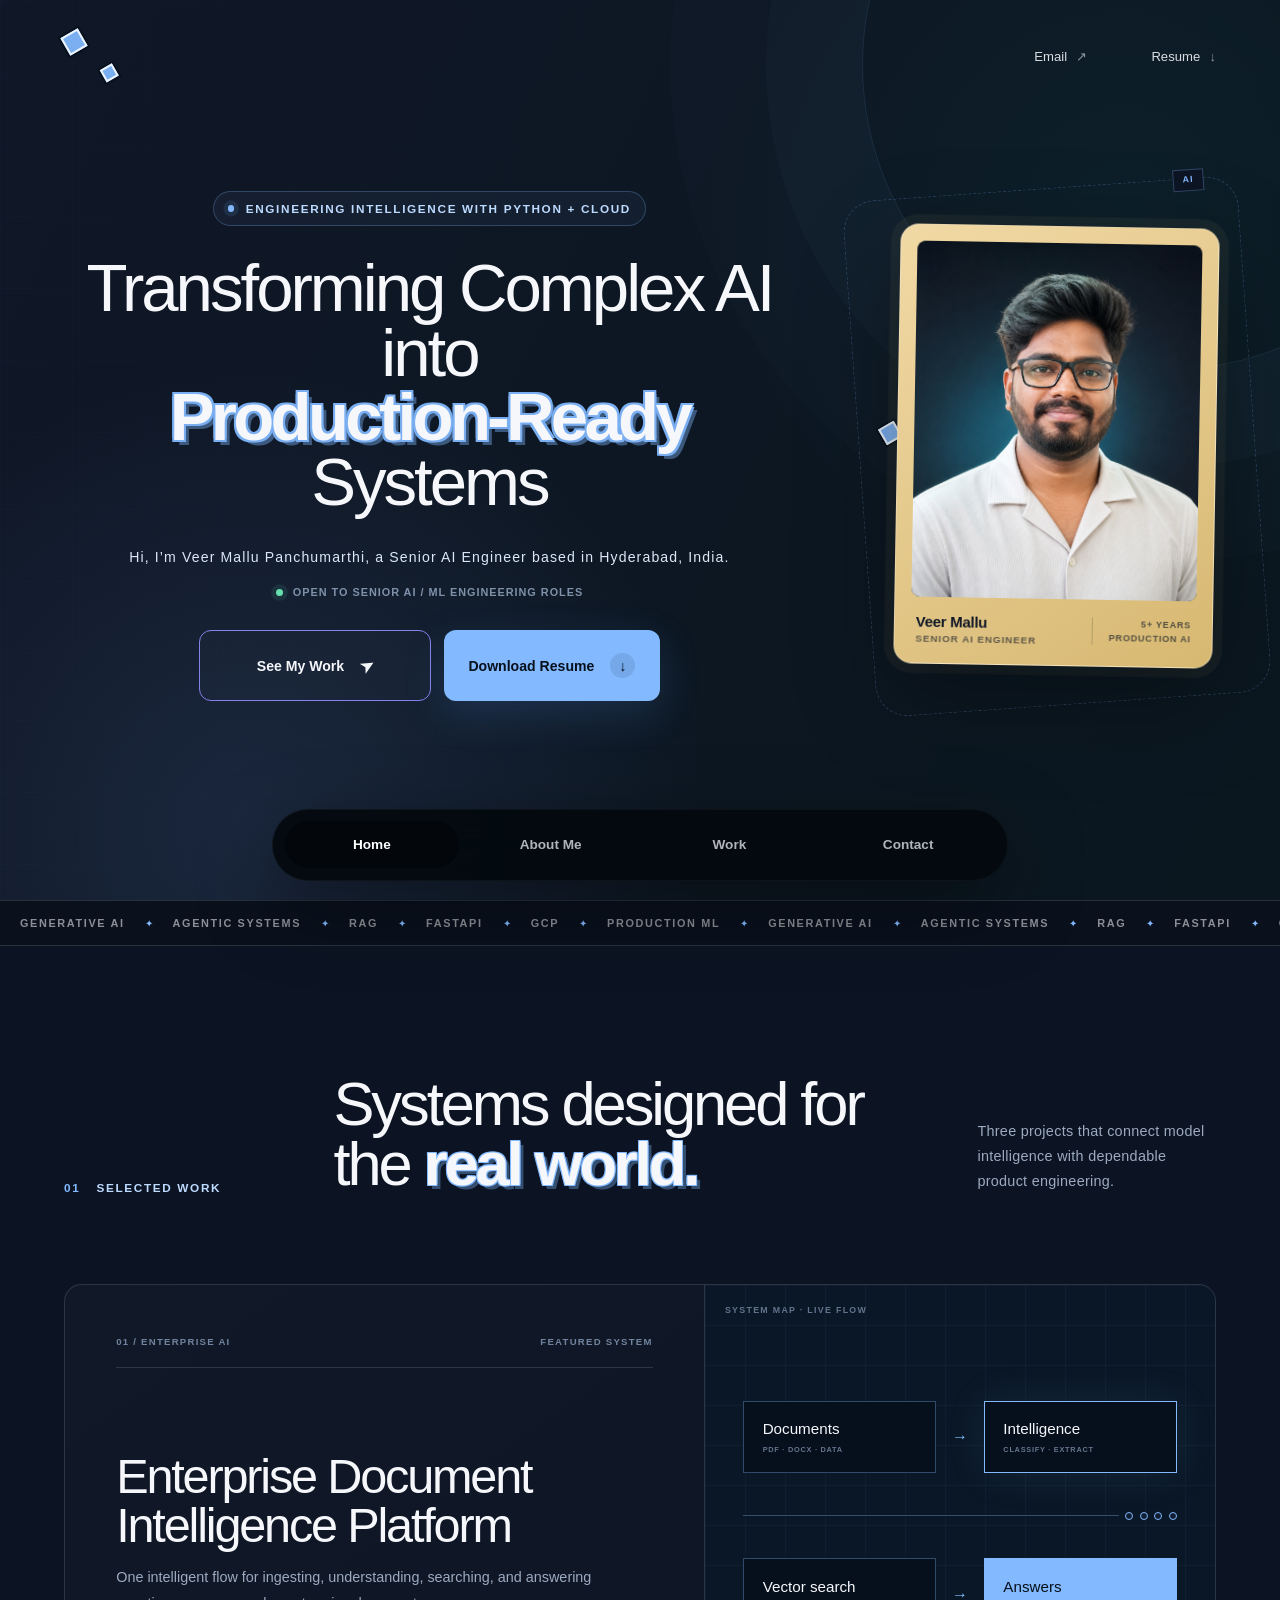
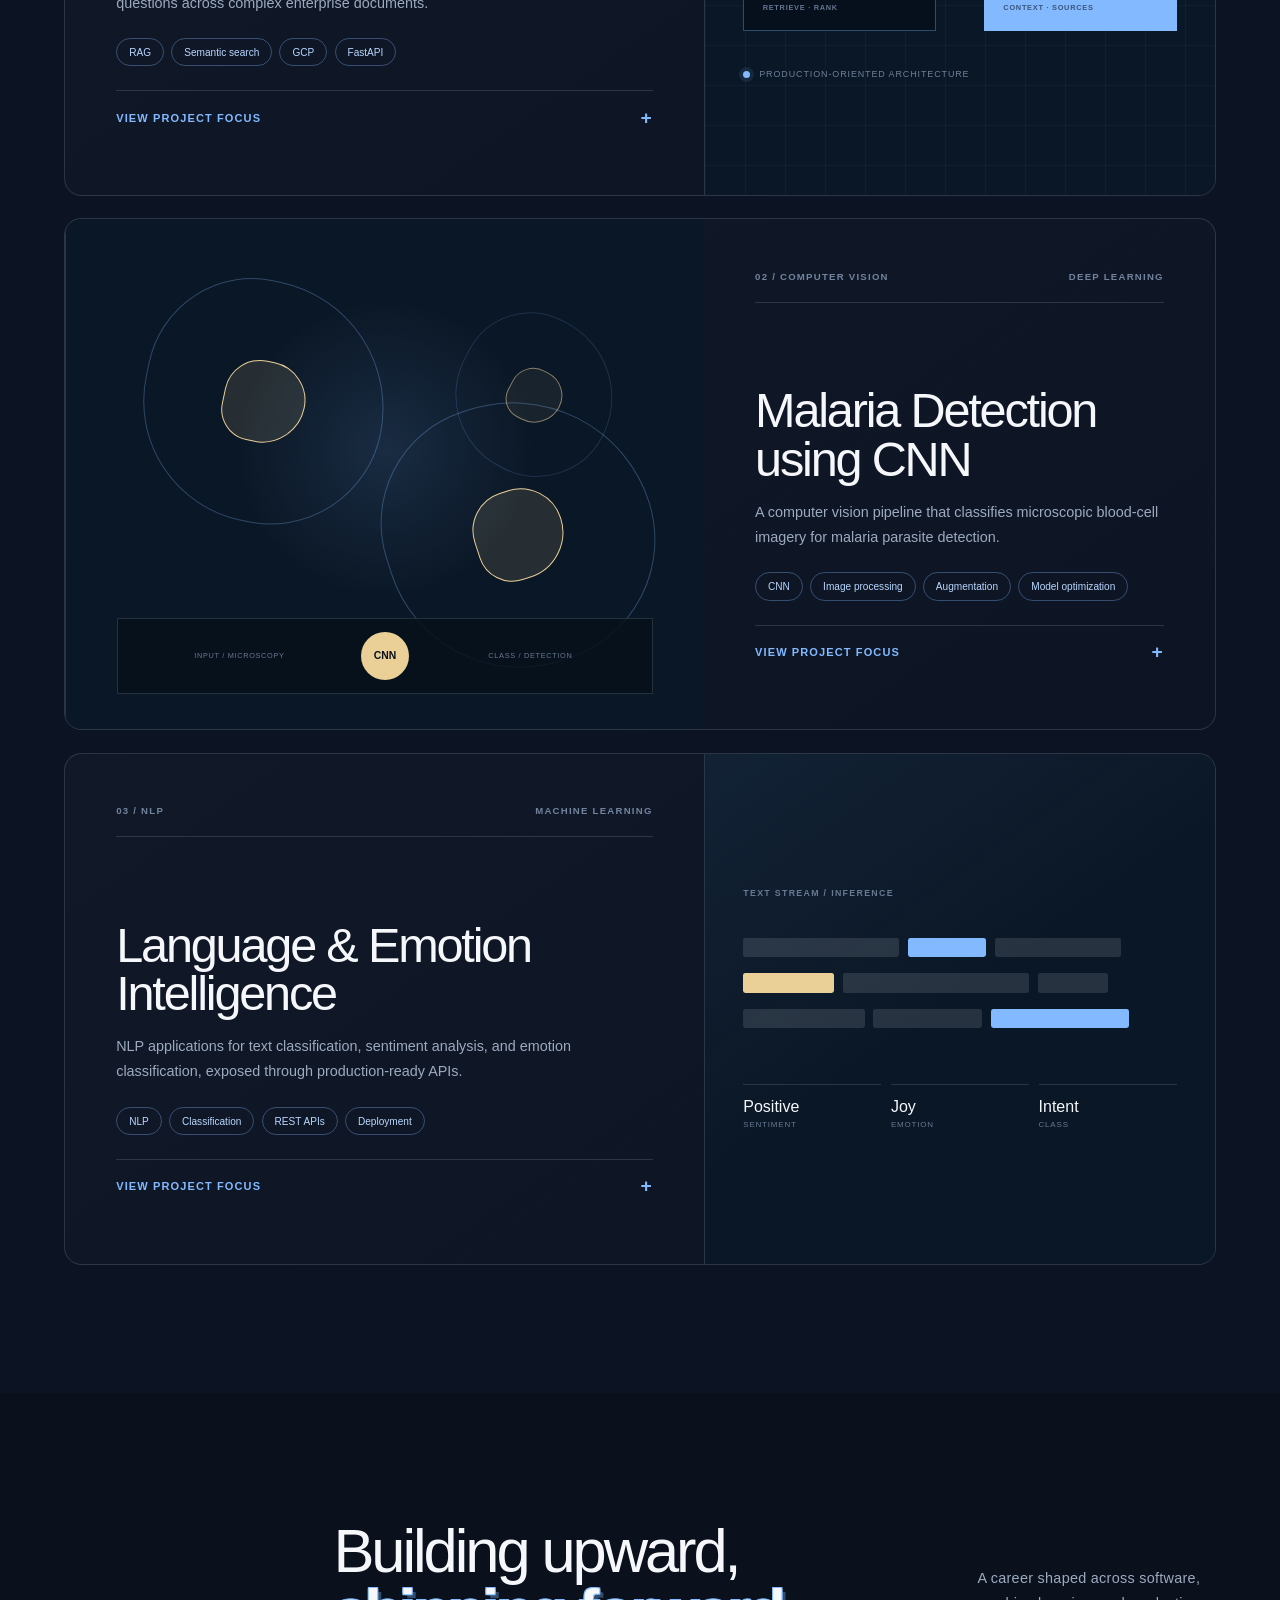
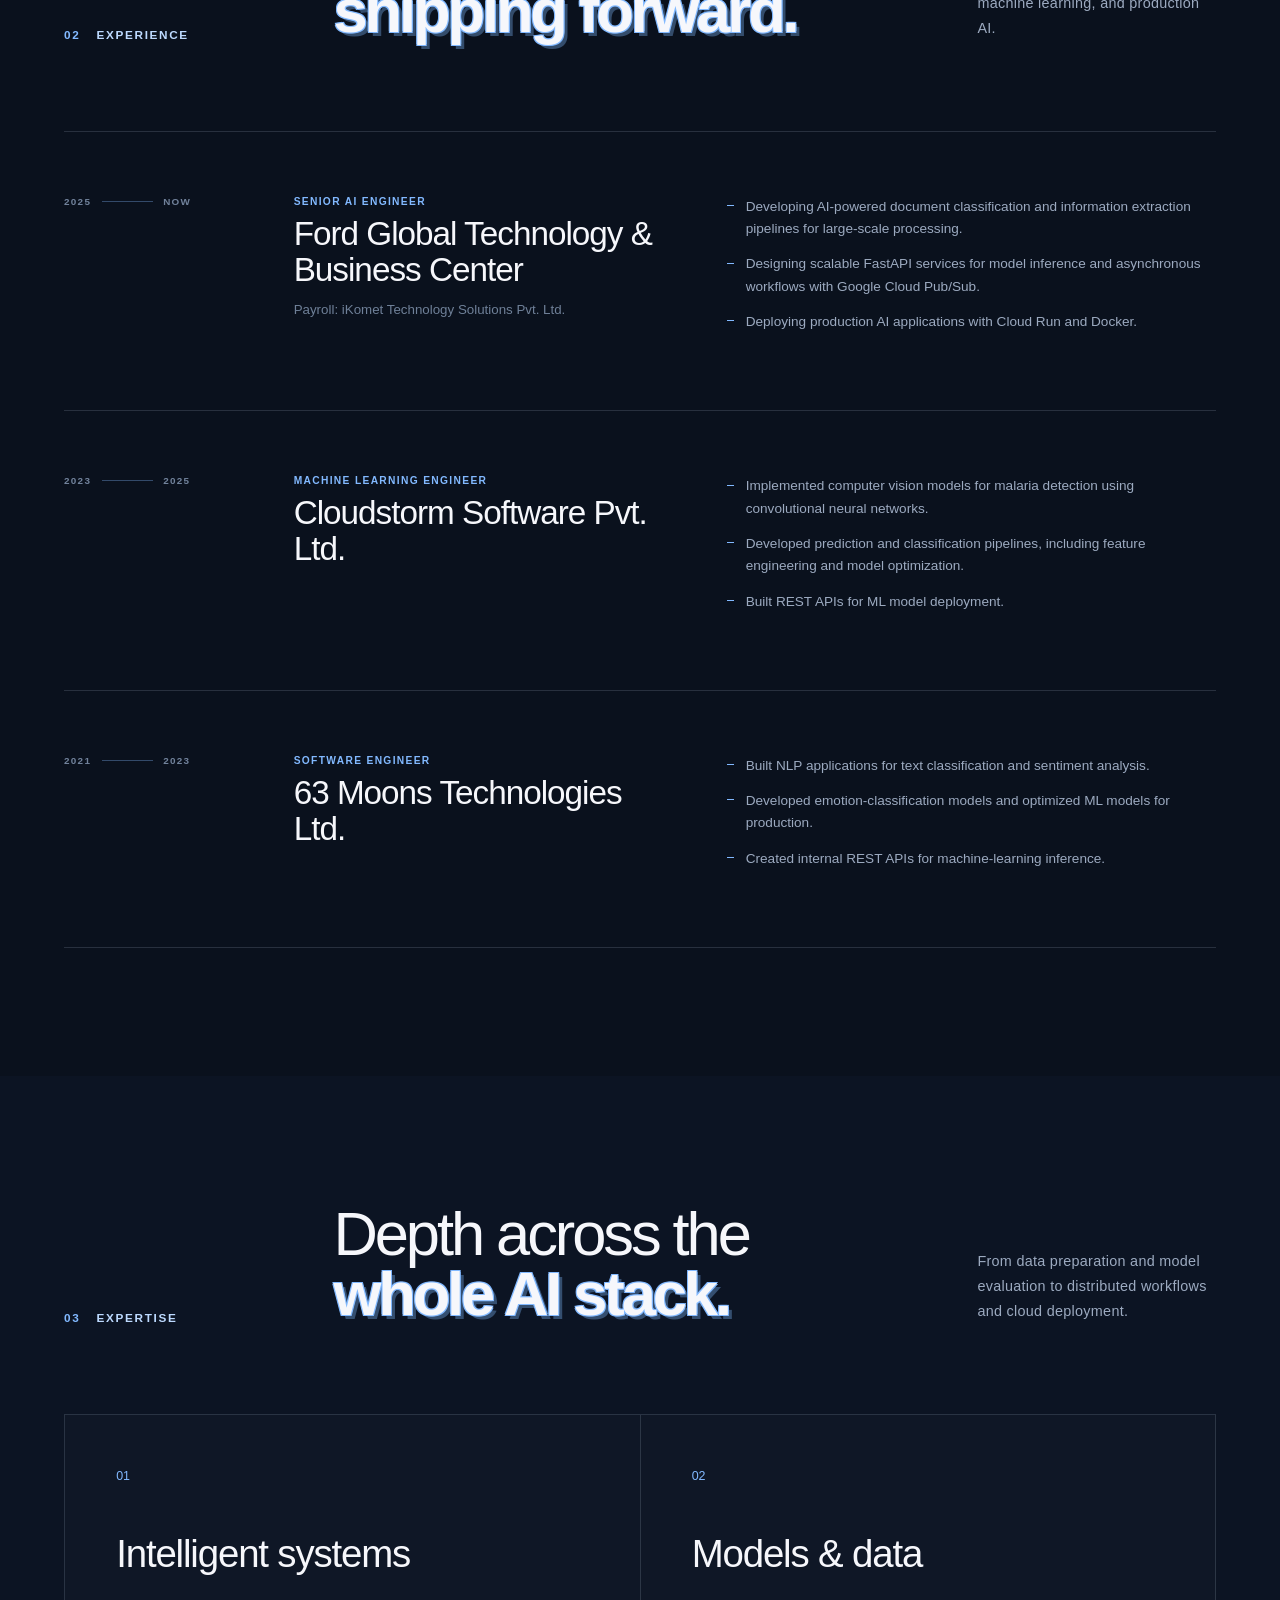
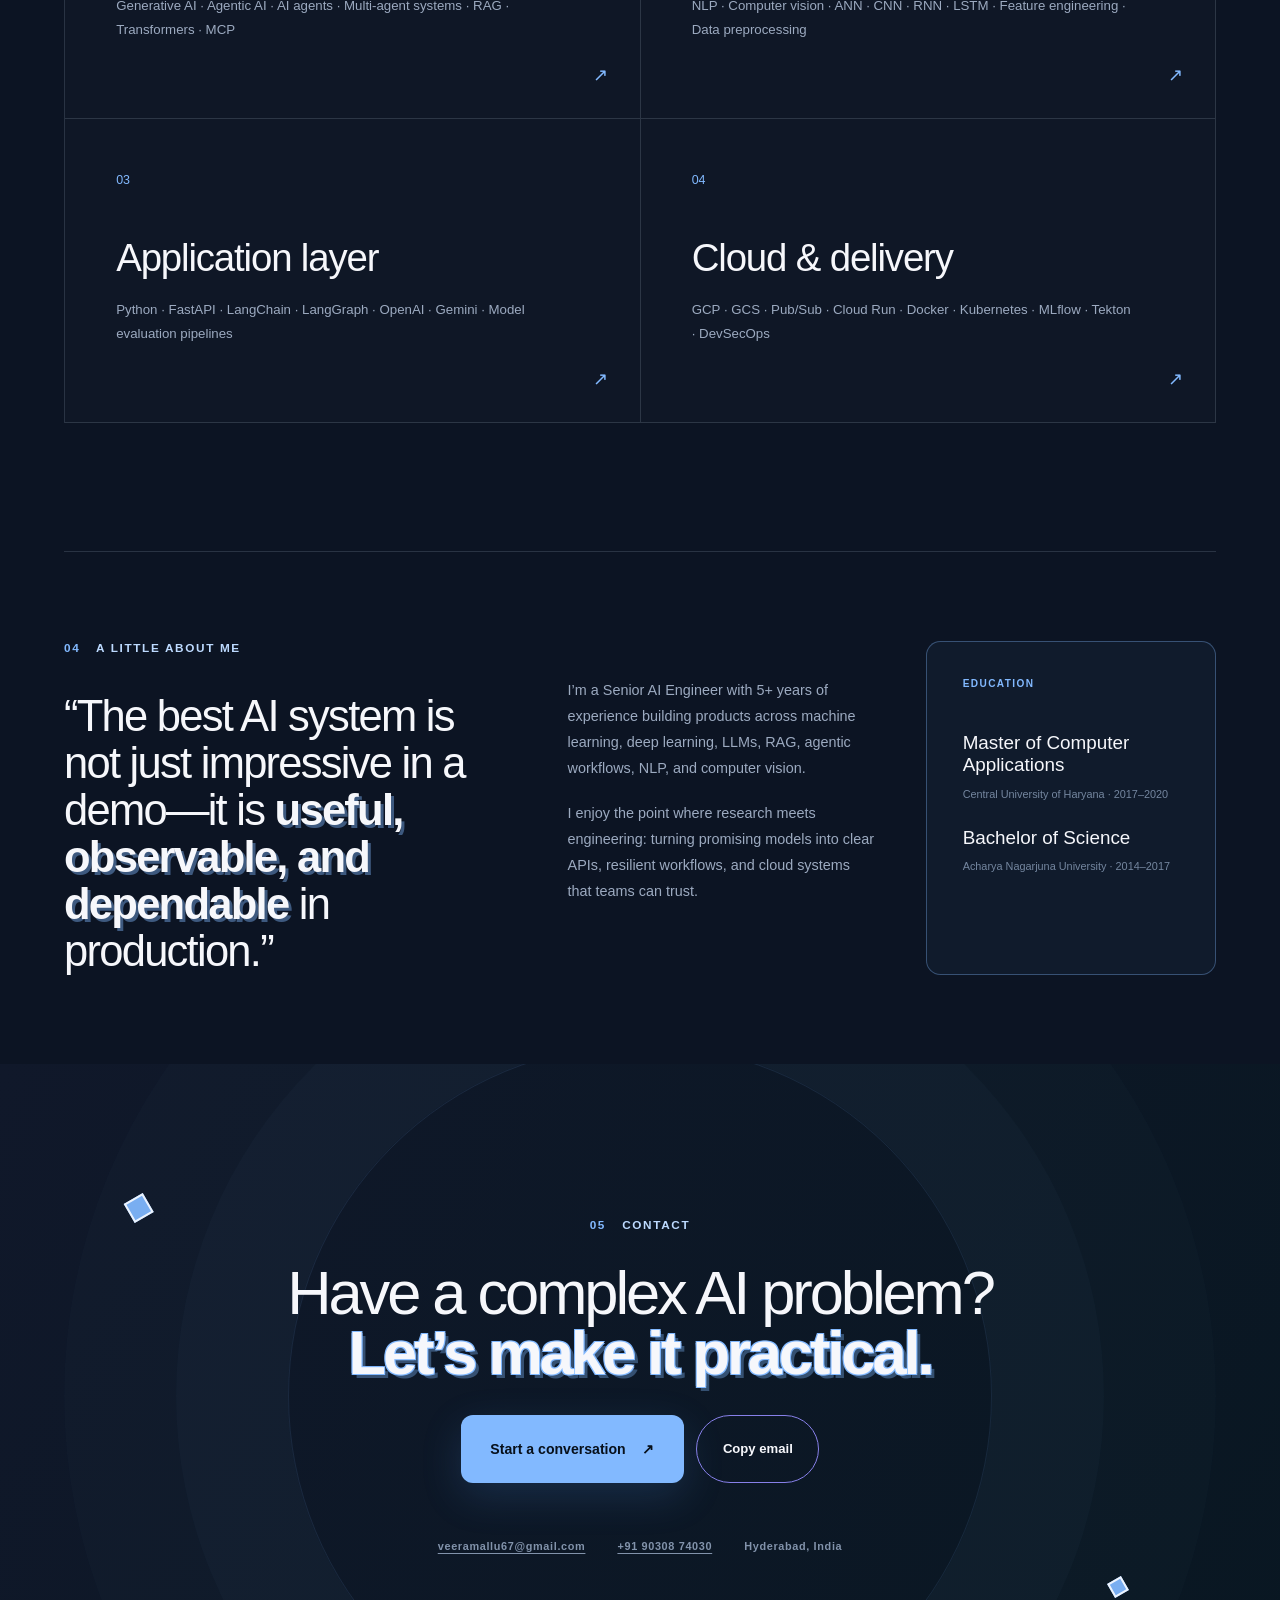
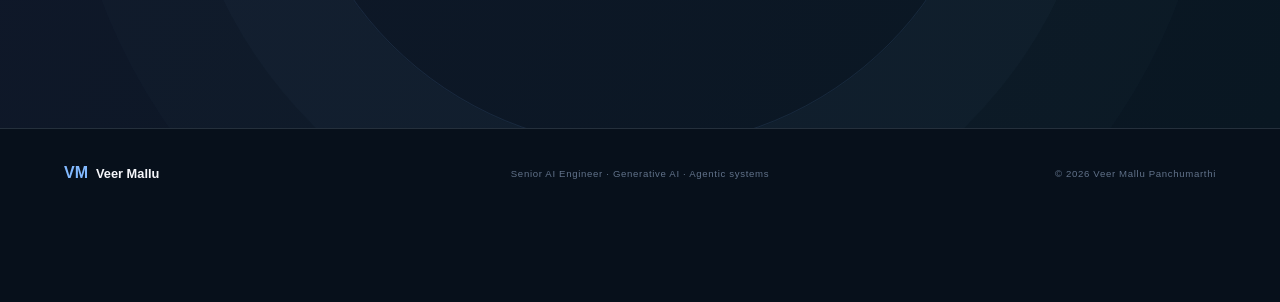
==== index.html @ 97373ddd "Publish AI engineer portfolio" ====
<!doctype html>
<html lang="en">
  <head>
    <meta charset="utf-8" />
    <meta name="viewport" content="width=device-width, initial-scale=1" />
    <meta name="theme-color" content="#0c1423" />
    <meta
      name="description"
      content="Portfolio of Veer Mallu Panchumarthi, a Senior AI Engineer building production-ready Generative AI, Agentic AI, RAG, and machine learning systems."
    />
    <meta property="og:type" content="website" />
    <meta property="og:title" content="Veer Mallu Panchumarthi — Senior AI Engineer" />
    <meta property="og:description" content="Production-ready Generative AI, Agentic AI, RAG, and machine learning systems." />
    <meta property="og:image" content="assets/og-reference-ui.png" />
    <meta property="og:image:alt" content="Veer Mallu Panchumarthi — Senior AI Engineer, Generative AI, Agentic Systems" />
    <meta name="twitter:card" content="summary_large_image" />
    <meta name="twitter:title" content="Veer Mallu Panchumarthi — Senior AI Engineer" />
    <meta name="twitter:description" content="Production-ready Generative AI, Agentic AI, RAG, and machine learning systems." />
    <meta name="twitter:image" content="assets/og-reference-ui.png" />
    <title>Veer Mallu Panchumarthi — Senior AI Engineer</title>
    <link rel="stylesheet" href="styles.css" />
    <script src="script.js" defer></script>
  </head>
  <body>
    <a class="skip-link" href="#main">Skip to content</a>
    <div class="noise" aria-hidden="true"></div>

    <header class="site-header" data-header>
      <a class="corner-mark" href="#top" aria-label="Veer Mallu Panchumarthi, home">
        <i></i><i></i>
      </a>
      <nav class="utility-nav" aria-label="Utility navigation">
        <a href="mailto:veeramallu67@gmail.com">Email <span aria-hidden="true">↗</span></a>
        <a href="assets/resume.pdf" download="Veer-Mallu-Panchumarthi-Resume.pdf" aria-label="Download Veer Mallu Panchumarthi's resume">Resume <span aria-hidden="true">↓</span></a>
      </nav>
    </header>

    <main id="main">
      <section class="hero" id="top">
        <div class="hero-copy">
          <p class="eyebrow reveal">Engineering intelligence with Python + Cloud</p>
          <h1 class="reveal">
            <span>Transforming Complex AI</span>
            <span>into</span>
            <span class="outlined">Production-Ready</span>
            <span>Systems</span>
          </h1>
          <p class="hero-intro reveal">Hi, I’m Veer Mallu Panchumarthi, a Senior AI Engineer based in Hyderabad, India.</p>
          <p class="hero-status reveal"><i aria-hidden="true"></i> Open to senior AI / ML engineering roles</p>
          <div class="hero-actions reveal">
            <a class="button button-outline" href="#work">See My Work <span aria-hidden="true">➤</span></a>
            <a class="button button-primary" href="assets/resume.pdf" download="Veer-Mallu-Panchumarthi-Resume.pdf">Download Resume <span class="download-icon" aria-hidden="true">↓</span></a>
          </div>
        </div>

        <div class="hero-visual reveal" aria-label="Portrait of Veer Mallu Panchumarthi">
          <div class="portrait-frame">
            <div class="portrait-image">
              <img src="assets/veer-mallu-panchumarthi.png" alt="Veer Mallu Panchumarthi" width="1024" height="1024" />
            </div>
            <div class="portrait-meta">
              <div><strong>Veer Mallu</strong><span>Senior AI Engineer</span></div>
              <small>5+ years<br />Production AI</small>
            </div>
          </div>
          <i class="portrait-spark" aria-hidden="true"></i>
          <i class="portrait-ring" aria-hidden="true"></i>
        </div>
      </section>

      <div class="ticker" aria-label="Areas of expertise">
        <div class="ticker-track">
          <span>Generative AI</span><i>✦</i><span>Agentic systems</span><i>✦</i><span>RAG</span><i>✦</i><span>FastAPI</span><i>✦</i><span>GCP</span><i>✦</i><span>Production ML</span><i>✦</i>
          <span aria-hidden="true">Generative AI</span><i aria-hidden="true">✦</i><span aria-hidden="true">Agentic systems</span><i aria-hidden="true">✦</i><span aria-hidden="true">RAG</span><i aria-hidden="true">✦</i><span aria-hidden="true">FastAPI</span><i aria-hidden="true">✦</i><span aria-hidden="true">GCP</span><i aria-hidden="true">✦</i><span aria-hidden="true">Production ML</span><i aria-hidden="true">✦</i>
        </div>
      </div>

      <section class="section work-section" id="work">
        <header class="section-heading reveal-on-scroll">
          <p class="section-kicker"><span>01</span> Selected work</p>
          <h2>Systems designed for the <em>real world.</em></h2>
          <p>Three projects that connect model intelligence with dependable product engineering.</p>
        </header>

        <div class="project-list">
          <article class="project-card project-featured reveal-on-scroll">
            <div class="project-copy">
              <div class="project-meta"><span>01 / Enterprise AI</span><span>Featured system</span></div>
              <h3>Enterprise Document Intelligence Platform</h3>
              <p>One intelligent flow for ingesting, understanding, searching, and answering questions across complex enterprise documents.</p>
              <ul class="tag-list" aria-label="Technologies used">
                <li>RAG</li><li>Semantic search</li><li>GCP</li><li>FastAPI</li>
              </ul>
              <details class="project-details">
                <summary>View project focus <span aria-hidden="true">+</span></summary>
                <div>
                  <p><strong>Challenge</strong> Turn scattered documents into useful, searchable knowledge without losing context.</p>
                  <p><strong>Approach</strong> Combined document ingestion, classification, metadata extraction, vector retrieval, and contextual generation in a scalable cloud-native architecture.</p>
                </div>
              </details>
            </div>
            <div class="system-map" aria-label="Document intelligence system flow">
              <div class="map-label">SYSTEM MAP · LIVE FLOW</div>
              <div class="map-row">
                <span class="map-node">Documents<small>PDF · DOCX · DATA</small></span>
                <b aria-hidden="true">→</b>
                <span class="map-node active">Intelligence<small>CLASSIFY · EXTRACT</small></span>
              </div>
              <div class="map-rail" aria-hidden="true"><i></i><i></i><i></i><i></i></div>
              <div class="map-row map-row-end">
                <span class="map-node">Vector search<small>RETRIEVE · RANK</small></span>
                <b aria-hidden="true">→</b>
                <span class="map-node output">Answers<small>CONTEXT · SOURCES</small></span>
              </div>
              <div class="map-status"><i></i> Production-oriented architecture</div>
            </div>
          </article>

          <article class="project-card reveal-on-scroll">
            <div class="project-copy">
              <div class="project-meta"><span>02 / Computer vision</span><span>Deep learning</span></div>
              <h3>Malaria Detection using CNN</h3>
              <p>A computer vision pipeline that classifies microscopic blood-cell imagery for malaria parasite detection.</p>
              <ul class="tag-list"><li>CNN</li><li>Image processing</li><li>Augmentation</li><li>Model optimization</li></ul>
              <details class="project-details">
                <summary>View project focus <span aria-hidden="true">+</span></summary>
                <div>
                  <p><strong>Challenge</strong> Learn reliable visual patterns from medical microscopy images.</p>
                  <p><strong>Approach</strong> Built the preprocessing, augmentation, training, and optimization workflow around a convolutional neural network.</p>
                </div>
              </details>
            </div>
            <div class="vision-panel" aria-label="Abstract visualization of image classification">
              <div class="cell cell-one"><i></i></div><div class="cell cell-two"><i></i></div><div class="cell cell-three"><i></i></div>
              <div class="vision-readout"><span>INPUT / MICROSCOPY</span><strong>CNN</strong><span>CLASS / DETECTION</span></div>
            </div>
          </article>

          <article class="project-card reveal-on-scroll">
            <div class="project-copy">
              <div class="project-meta"><span>03 / NLP</span><span>Machine learning</span></div>
              <h3>Language &amp; Emotion Intelligence</h3>
              <p>NLP applications for text classification, sentiment analysis, and emotion classification, exposed through production-ready APIs.</p>
              <ul class="tag-list"><li>NLP</li><li>Classification</li><li>REST APIs</li><li>Deployment</li></ul>
              <details class="project-details">
                <summary>View project focus <span aria-hidden="true">+</span></summary>
                <div>
                  <p><strong>Challenge</strong> Convert unstructured language into useful categories and emotional signals.</p>
                  <p><strong>Approach</strong> Developed and optimized machine-learning models, then delivered inference through internal REST APIs.</p>
                </div>
              </details>
            </div>
            <div class="language-panel" aria-label="Abstract visualization of natural language processing">
              <p>Text stream / inference</p>
              <div class="sentence"><span style="--w: 36%"></span><span class="hot" style="--w: 18%"></span><span style="--w: 29%"></span></div>
              <div class="sentence"><span class="warm" style="--w: 21%"></span><span style="--w: 43%"></span><span style="--w: 16%"></span></div>
              <div class="sentence"><span style="--w: 28%"></span><span style="--w: 25%"></span><span class="hot" style="--w: 32%"></span></div>
              <dl><div><dt>Positive</dt><dd>Sentiment</dd></div><div><dt>Joy</dt><dd>Emotion</dd></div><div><dt>Intent</dt><dd>Class</dd></div></dl>
            </div>
          </article>
        </div>
      </section>

      <section class="section experience-section" id="experience">
        <header class="section-heading section-heading-dark reveal-on-scroll">
          <p class="section-kicker"><span>02</span> Experience</p>
          <h2>Building upward, <em>shipping forward.</em></h2>
          <p>A career shaped across software, machine learning, and production AI.</p>
        </header>

        <div class="timeline">
          <article class="timeline-item reveal-on-scroll">
            <div class="timeline-date"><span>2025</span><i></i><span>Now</span></div>
            <div class="timeline-role"><p>Senior AI Engineer</p><h3>Ford Global Technology &amp; Business Center</h3><small>Payroll: iKomet Technology Solutions Pvt. Ltd.</small></div>
            <ul>
              <li>Developing AI-powered document classification and information extraction pipelines for large-scale processing.</li>
              <li>Designing scalable FastAPI services for model inference and asynchronous workflows with Google Cloud Pub/Sub.</li>
              <li>Deploying production AI applications with Cloud Run and Docker.</li>
            </ul>
          </article>
          <article class="timeline-item reveal-on-scroll">
            <div class="timeline-date"><span>2023</span><i></i><span>2025</span></div>
            <div class="timeline-role"><p>Machine Learning Engineer</p><h3>Cloudstorm Software Pvt. Ltd.</h3></div>
            <ul>
              <li>Implemented computer vision models for malaria detection using convolutional neural networks.</li>
              <li>Developed prediction and classification pipelines, including feature engineering and model optimization.</li>
              <li>Built REST APIs for ML model deployment.</li>
            </ul>
          </article>
          <article class="timeline-item reveal-on-scroll">
            <div class="timeline-date"><span>2021</span><i></i><span>2023</span></div>
            <div class="timeline-role"><p>Software Engineer</p><h3>63 Moons Technologies Ltd.</h3></div>
            <ul>
              <li>Built NLP applications for text classification and sentiment analysis.</li>
              <li>Developed emotion-classification models and optimized ML models for production.</li>
              <li>Created internal REST APIs for machine-learning inference.</li>
            </ul>
          </article>
        </div>
      </section>

      <section class="section expertise-section" id="about">
        <header class="section-heading reveal-on-scroll">
          <p class="section-kicker"><span>03</span> Expertise</p>
          <h2>Depth across the <em>whole AI stack.</em></h2>
          <p>From data preparation and model evaluation to distributed workflows and cloud deployment.</p>
        </header>

        <div class="expertise-grid">
          <article class="expertise-card reveal-on-scroll">
            <span class="expertise-number">01</span><h3>Intelligent systems</h3>
            <p>Generative AI · Agentic AI · AI agents · Multi-agent systems · RAG · Transformers · MCP</p>
          </article>
          <article class="expertise-card reveal-on-scroll">
            <span class="expertise-number">02</span><h3>Models &amp; data</h3>
            <p>NLP · Computer vision · ANN · CNN · RNN · LSTM · Feature engineering · Data preprocessing</p>
          </article>
          <article class="expertise-card reveal-on-scroll">
            <span class="expertise-number">03</span><h3>Application layer</h3>
            <p>Python · FastAPI · LangChain · LangGraph · OpenAI · Gemini · Model evaluation pipelines</p>
          </article>
          <article class="expertise-card reveal-on-scroll">
            <span class="expertise-number">04</span><h3>Cloud &amp; delivery</h3>
            <p>GCP · GCS · Pub/Sub · Cloud Run · Docker · Kubernetes · MLflow · Tekton · DevSecOps</p>
          </article>
        </div>

        <div class="about-grid reveal-on-scroll">
          <div class="about-statement">
            <p class="section-kicker"><span>04</span> A little about me</p>
            <blockquote>“The best AI system is not just impressive in a demo—it is <em>useful, observable, and dependable</em> in production.”</blockquote>
          </div>
          <div class="about-copy">
            <p>I’m a Senior AI Engineer with 5+ years of experience building products across machine learning, deep learning, LLMs, RAG, agentic workflows, NLP, and computer vision.</p>
            <p>I enjoy the point where research meets engineering: turning promising models into clear APIs, resilient workflows, and cloud systems that teams can trust.</p>
          </div>
          <div class="education-card">
            <p>Education</p>
            <h3>Master of Computer Applications</h3>
            <span>Central University of Haryana · 2017–2020</span>
            <h3>Bachelor of Science</h3>
            <span>Acharya Nagarjuna University · 2014–2017</span>
          </div>
        </div>
      </section>

      <section class="contact-section" id="contact">
        <div class="contact-orbit" aria-hidden="true"></div>
        <p class="section-kicker reveal-on-scroll"><span>05</span> Contact</p>
        <h2 class="reveal-on-scroll">Have a complex AI problem?<br /><em>Let’s make it practical.</em></h2>
        <div class="contact-actions reveal-on-scroll">
          <a class="button button-primary button-large" href="mailto:veeramallu67@gmail.com">Start a conversation <span aria-hidden="true">↗</span></a>
          <button class="copy-button" type="button" data-copy-email data-email="veeramallu67@gmail.com">Copy email</button>
        </div>
        <div class="contact-details reveal-on-scroll">
          <a href="mailto:veeramallu67@gmail.com">veeramallu67@gmail.com</a>
          <a href="tel:+919030874030">+91 90308 74030</a>
          <span>Hyderabad, India</span>
        </div>
      </section>
    </main>

    <footer>
      <a class="brand" href="#top"><span class="brand-mark">VM</span><span class="brand-name">Veer Mallu</span></a>
      <p>Senior AI Engineer · Generative AI · Agentic systems</p>
      <p>© <span data-year>2026</span> Veer Mallu Panchumarthi</p>
    </footer>

    <nav class="floating-nav" aria-label="Portfolio sections" data-floating-nav>
      <a class="active" href="#top">Home</a>
      <a href="#about">About Me</a>
      <a href="#work">Work</a>
      <a href="#contact">Contact</a>
    </nav>

    <div class="scroll-progress" aria-hidden="true" data-scroll-progress></div>
    <div class="toast" role="status" aria-live="polite" data-toast>Email copied to clipboard</div>
  </body>
</html>
---- styles.css ----
:root {
  --navy: #0c1423;
  --navy-deep: #07101b;
  --navy-soft: #111d30;
  --panel: #101b2c;
  --white: #f6f7fb;
  --muted: #9caac0;
  --blue: #82b9ff;
  --blue-soft: #bddaff;
  --violet: #8780e9;
  --sand: #ead097;
  --line: rgba(207, 224, 246, 0.15);
  --line-blue: rgba(130, 185, 255, 0.34);
  --sans: "Segoe UI", Inter, Arial, sans-serif;
  --pad: clamp(1.3rem, 5vw, 6rem);
}

* { box-sizing: border-box; }
html { scroll-behavior: smooth; }
body { margin: 0; min-width: 320px; overflow-x: hidden; background: var(--navy); color: var(--white); font-family: var(--sans); -webkit-font-smoothing: antialiased; }
a { color: inherit; }
img { display: block; max-width: 100%; }
button, a { -webkit-tap-highlight-color: transparent; }

.skip-link { position: fixed; top: .75rem; left: .75rem; z-index: 100; transform: translateY(-180%); padding: .8rem 1rem; border-radius: .4rem; background: var(--blue); color: var(--navy-deep); font-weight: 750; text-decoration: none; }
.skip-link:focus { transform: none; }
.sr-only { position: absolute; width: 1px; height: 1px; padding: 0; margin: -1px; overflow: hidden; clip: rect(0,0,0,0); white-space: nowrap; border: 0; }
.noise { position: fixed; inset: 0; z-index: 60; opacity: .025; pointer-events: none; background-image: repeating-radial-gradient(circle at 20% 20%, #fff 0, #fff .55px, transparent .75px, transparent 5px); background-size: 8px 8px; mix-blend-mode: overlay; }

.site-header { position: fixed; inset: 0 0 auto; z-index: 40; min-height: 7rem; display: grid; grid-template-columns: 1fr auto; align-items: center; padding: 1.1rem var(--pad); transition: min-height 180ms ease, background 180ms ease; }
.site-header.scrolled { min-height: 5rem; background: rgba(7,16,27,.84); backdrop-filter: blur(18px); }
.corner-mark { position: relative; display: block; width: 3.3rem; height: 3rem; }
.corner-mark i, .portrait-spark { position: absolute; display: block; width: 1.25rem; aspect-ratio: 1; border: 2px solid #eef4fd; background: #79aef1; box-shadow: 0 0 0 2px rgba(7,16,27,.95); transform: rotate(60deg); }
.corner-mark i:first-child { top: 0; left: 0; }
.corner-mark i:last-child { right: 0; bottom: 0; width: .9rem; }
.utility-nav { display: flex; gap: clamp(2rem,5vw,5.5rem); }
.utility-nav a { color: rgba(246,247,251,.88); font-size: clamp(.82rem,1vw,1rem); text-decoration: none; }
.utility-nav a span { margin-left: .35rem; color: rgba(246,247,251,.55); }
.utility-nav a:hover, .utility-nav a:focus-visible { color: var(--blue); }

.hero { position: relative; min-height: 100svh; display: grid; grid-template-columns: minmax(0,1.65fr) minmax(18rem,.72fr); align-items: center; gap: clamp(3rem,8vw,10rem); overflow: hidden; padding: 8.5rem var(--pad) 9rem; background: radial-gradient(circle at 20% 92%, rgba(72,98,153,.22), transparent 35%), radial-gradient(circle at 88% 24%, rgba(20,78,89,.15), transparent 32%), linear-gradient(115deg,#101727 0%,#0a171f 100%); isolation: isolate; }
.hero::before { content: ""; position: absolute; inset: 0; z-index: -2; opacity: .26; background-image: linear-gradient(rgba(130,185,255,.055) 1px,transparent 1px),linear-gradient(90deg,rgba(130,185,255,.055) 1px,transparent 1px); background-size: 4.5rem 4.5rem; -webkit-mask-image: linear-gradient(90deg,black,transparent 70%); mask-image: linear-gradient(90deg,black,transparent 70%); }
.hero::after { content: ""; position: absolute; z-index: -1; width: 38rem; aspect-ratio: 1; right: -12rem; top: -15rem; border: 1px solid rgba(130,185,255,.12); border-radius: 50%; box-shadow: 0 0 0 6rem rgba(130,185,255,.025),0 0 0 12rem rgba(130,185,255,.012); }
.hero-copy { position: relative; z-index: 2; max-width: 76rem; text-align: center; }
.eyebrow, .section-kicker { margin: 0; color: var(--blue-soft); font-size: clamp(.68rem,.92vw,.94rem); font-weight: 650; letter-spacing: .14em; text-transform: uppercase; }
.eyebrow { display: inline-flex; align-items: center; gap: .7rem; margin-bottom: 1.9rem; padding: .62rem .85rem; border: 1px solid rgba(130,185,255,.25); border-radius: 999px; background: rgba(130,185,255,.055); }
.eyebrow::before { content: ""; width: .42rem; aspect-ratio: 1; border-radius: 50%; background: var(--blue); box-shadow: 0 0 0 .28rem rgba(130,185,255,.1); }
h1 { margin: 0; font-size: clamp(3.15rem,5.25vw,6.7rem); font-weight: 330; line-height: .96; letter-spacing: -.045em; }
h1 span { display: block; }
.outlined { color: var(--white); font-weight: 650; letter-spacing: -.055em; text-shadow: -2px -2px 0 #79aef1, 2px -2px 0 #79aef1, -2px 2px 0 #79aef1, 2px 2px 0 #79aef1, 5px 5px 0 rgba(121,174,241,.43); }
.hero-intro { max-width: 65rem; margin: 2rem auto 0; color: #dbe7f7; font-size: clamp(.82rem,1.1vw,1.08rem); line-height: 1.7; letter-spacing: .08em; }
.hero-status { display: flex; align-items: center; justify-content: center; gap: .6rem; margin: 1rem 0 0; color: #7f91a9; font-size: .68rem; font-weight: 650; letter-spacing: .09em; text-transform: uppercase; }
.hero-status i { width: .48rem; aspect-ratio: 1; border-radius: 50%; background: #66e0ae; box-shadow: 0 0 0 .3rem rgba(102,224,174,.1); }
.hero-actions { display: flex; justify-content: center; flex-wrap: wrap; gap: .8rem; margin-top: 2rem; }
.button { display: inline-flex; align-items: center; justify-content: center; gap: 1rem; min-height: 3.9rem; padding: .85rem 1.45rem; border: 1px solid transparent; border-radius: .75rem; font-size: .88rem; font-weight: 700; text-decoration: none; transition: transform 160ms ease, border-color 160ms ease, background 160ms ease; }
.button:hover, .button:focus-visible { transform: translateY(-3px); }
.button-outline { min-width: 14.5rem; min-height: 4.4rem; border-color: var(--violet); background: rgba(255,255,255,.015); }
.button-outline:hover { border-color: var(--blue); background: rgba(130,185,255,.08); }
.button-outline span { font-size: 1rem; transform: rotate(-30deg); }
.button-primary { min-width: 13.5rem; border-radius: .75rem; background: var(--blue); color: var(--navy-deep); box-shadow: 0 .8rem 2.5rem rgba(80,145,228,.18); }
.button-primary:hover { background: #a7ceff; box-shadow: 0 1rem 3rem rgba(80,145,228,.3); }
.download-icon { display: inline-grid; place-items: center; width: 1.55rem; aspect-ratio: 1; border-radius: 50%; background: rgba(7,16,27,.1); font-size: .9rem; }
.hero-visual { position: relative; z-index: 2; justify-self: end; width: min(100%,29rem); }
.portrait-frame { position: relative; z-index: 2; padding: 1rem; border: 1px solid rgba(255,255,255,.35); border-radius: 1.15rem; background: linear-gradient(145deg,#f1d9a5,#d7b871); box-shadow: 0 1.8rem 6rem rgba(0,0,0,.35),0 0 0 .6rem rgba(234,208,151,.055); transform: rotate(1deg); transition: transform 220ms ease,box-shadow 220ms ease; }
.portrait-frame:hover { transform: rotate(0deg) translateY(-5px); box-shadow: 0 2.2rem 7rem rgba(0,0,0,.42),0 0 0 .6rem rgba(234,208,151,.08); }
.portrait-image { overflow: hidden; aspect-ratio: 4/5; border-radius: .55rem; background: #0b1a29; }
.portrait-frame img { width: 100%; height: 100%; object-fit: cover; object-position: 50% 28%; transform: scale(1.015); }
.portrait-meta { display: flex; align-items: center; justify-content: space-between; gap: 1rem; padding: 1rem .3rem .2rem; color: #111826; }
.portrait-meta div { display: grid; gap: .18rem; }
.portrait-meta strong { font-size: .94rem; letter-spacing: -.02em; }
.portrait-meta span { color: rgba(17,24,38,.62); font-size: .62rem; font-weight: 700; letter-spacing: .09em; text-transform: uppercase; }
.portrait-meta small { padding-left: 1rem; border-left: 1px solid rgba(17,24,38,.2); color: rgba(17,24,38,.66); font-size: .57rem; font-weight: 750; line-height: 1.45; letter-spacing: .08em; text-align: right; text-transform: uppercase; }
.portrait-spark { left: -1rem; top: 45%; width: 1.15rem; }
.portrait-ring { position: absolute; z-index: 1; inset: -2.4rem; border: 1px dashed rgba(130,185,255,.22); border-radius: 2rem; transform: rotate(-4deg); }
.portrait-ring::after { content: "AI"; position: absolute; top: -.65rem; right: 2rem; padding: .35rem .55rem; border: 1px solid rgba(130,185,255,.3); background: var(--navy); color: var(--blue); font: 750 .55rem/1 var(--sans); letter-spacing: .12em; }

.reveal { opacity: 0; transform: translateY(1.2rem); animation: reveal 720ms cubic-bezier(.2,.7,.2,1) forwards; }
.hero-copy .reveal:nth-child(2) { animation-delay: 100ms; }
.hero-copy .reveal:nth-child(3) { animation-delay: 190ms; }
.hero-copy .reveal:nth-child(4) { animation-delay: 270ms; }
.hero-visual.reveal { animation-delay: 210ms; }
.floating-nav { position: fixed; z-index: 50; left: 50%; bottom: 1.2rem; display: flex; gap: .25rem; width: min(92vw,46rem); padding: .72rem; border: 1px solid rgba(255,255,255,.04); border-radius: 999px; background: rgba(3,8,13,.9); box-shadow: 0 1.5rem 5rem rgba(0,0,0,.42); backdrop-filter: blur(18px); transform: translateX(-50%); }
.floating-nav a { flex: 1; padding: 1rem .7rem; border-radius: 999px; color: rgba(246,247,251,.72); font-size: .85rem; font-weight: 650; text-align: center; text-decoration: none; transition: background 160ms ease,color 160ms ease; }
.floating-nav a:hover, .floating-nav a:focus-visible, .floating-nav a.active { background: #02060b; color: #fff; }

.ticker { overflow: hidden; border-block: 1px solid var(--line); background: #0a111d; }
.ticker-track { display: flex; align-items: center; width: max-content; padding: 1rem 0; animation: ticker 28s linear infinite; }
.ticker span { padding-inline: 1.25rem; color: rgba(246,247,251,.55); font-size: .68rem; font-weight: 700; letter-spacing: .15em; text-transform: uppercase; }
.ticker i { color: var(--blue); font-size: .63rem; font-style: normal; }

.section { position: relative; padding: clamp(6rem,10vw,10rem) var(--pad); background: var(--navy); }
.section-heading { display: grid; grid-template-columns: .62fr minmax(18rem,1.75fr) minmax(14rem,.72fr); align-items: end; gap: clamp(2rem,5vw,6rem); max-width: 104rem; margin: 0 auto clamp(3.8rem,7vw,7rem); }
.section-kicker span { margin-right: .7rem; color: var(--blue); }
.section-heading h2, .contact-section h2 { margin: 0; font-size: clamp(2.8rem,4.8vw,5.8rem); font-weight: 350; line-height: .98; letter-spacing: -.05em; }
.section-heading h2 em, .contact-section h2 em { color: var(--white); font-style: normal; font-weight: 650; text-shadow: -1px -1px 0 var(--blue), 1px -1px 0 var(--blue), -1px 1px 0 var(--blue), 1px 1px 0 var(--blue), 4px 4px 0 rgba(130,185,255,.35); }
.section-heading > p:last-child { margin: 0; color: var(--muted); font-size: .9rem; line-height: 1.75; letter-spacing: .02em; }

.project-list { display: grid; gap: 1.4rem; max-width: 104rem; margin: auto; }
.project-card { display: grid; grid-template-columns: minmax(0,1fr) minmax(20rem,.8fr); min-height: 32rem; overflow: hidden; border: 1px solid var(--line); border-radius: 1.1rem; background: linear-gradient(145deg,rgba(255,255,255,.025),rgba(255,255,255,.006)); }
.project-card:nth-child(even) .project-copy { order: 2; }
.project-copy { display: flex; flex-direction: column; padding: clamp(1.6rem,4vw,4rem); }
.project-meta { display: flex; justify-content: space-between; gap: 1rem; padding-bottom: 1.25rem; border-bottom: 1px solid var(--line); color: #71839e; font-size: .6rem; font-weight: 700; letter-spacing: .13em; text-transform: uppercase; }
.project-copy h3 { max-width: 17ch; margin: auto 0 1rem; font-size: clamp(2.3rem,3.8vw,4.4rem); font-weight: 380; line-height: 1; letter-spacing: -.045em; }
.project-copy > p { max-width: 42rem; margin: 0; color: var(--muted); font-size: .9rem; line-height: 1.75; }
.tag-list { display: flex; flex-wrap: wrap; gap: .45rem; margin: 1.4rem 0 0; padding: 0; list-style: none; }
.tag-list li { padding: .48rem .75rem; border: 1px solid var(--line-blue); border-radius: 999px; color: #b9d7ff; font-size: .63rem; }
.project-details { margin-top: 1.5rem; }
.project-details summary { display: flex; align-items: center; justify-content: space-between; padding: .95rem 0; border-top: 1px solid var(--line); cursor: pointer; color: var(--blue); font-size: .69rem; font-weight: 750; letter-spacing: .1em; list-style: none; text-transform: uppercase; }
.project-details summary::-webkit-details-marker { display: none; }
.project-details summary span { font-size: 1.2rem; transition: transform 180ms ease; }
.project-details[open] summary span { transform: rotate(45deg); }
.project-details div { display: grid; grid-template-columns: 1fr 1fr; gap: 1.2rem; padding-top: .7rem; }
.project-details div p { margin: 0; color: #8090a8; font-size: .78rem; line-height: 1.6; }
.project-details strong { display: block; margin-bottom: .25rem; color: var(--white); }

.system-map, .vision-panel, .language-panel { position: relative; overflow: hidden; min-height: 100%; border-left: 1px solid var(--line); background: #0a1726; }
.system-map { display: flex; flex-direction: column; justify-content: center; gap: 2.4rem; padding: clamp(1.4rem,3vw,3rem); background-image: linear-gradient(rgba(130,185,255,.045) 1px,transparent 1px),linear-gradient(90deg,rgba(130,185,255,.045) 1px,transparent 1px); background-size: 2.5rem 2.5rem; }
.map-label { position: absolute; top: 1.25rem; left: 1.25rem; color: #63738c; font-size: .55rem; font-weight: 700; letter-spacing: .15em; }
.map-row { display: flex; align-items: center; gap: 1rem; }
.map-row b { color: var(--blue); font-weight: 400; }
.map-node { flex: 1; padding: 1.15rem; border: 1px solid var(--line-blue); background: rgba(7,16,27,.85); font-size: .95rem; }
.map-node small { display: block; margin-top: .5rem; color: #64758e; font-size: .46rem; font-weight: 650; letter-spacing: .1em; }
.map-node.active { border-color: var(--blue); box-shadow: 0 0 2.5rem rgba(130,185,255,.1); }
.map-node.output { color: var(--navy-deep); border-color: var(--blue); background: var(--blue); }
.map-node.output small { color: rgba(7,16,27,.58); }
.map-rail { display: grid; grid-template-columns: repeat(4,1fr); align-items: center; gap: .4rem; }
.map-rail::before { content: ""; grid-column: 1/-1; grid-row: 1; height: 1px; background: var(--line-blue); }
.map-rail i { z-index: 1; grid-row: 1; justify-self: center; width: .5rem; aspect-ratio: 1; border: 1px solid var(--blue); border-radius: 50%; background: var(--navy-soft); }
.map-status { display: flex; align-items: center; gap: .55rem; color: #6e8099; font-size: .56rem; letter-spacing: .1em; text-transform: uppercase; }
.map-status i { width: .45rem; aspect-ratio: 1; border-radius: 50%; background: var(--blue); box-shadow: 0 0 0 .25rem rgba(130,185,255,.1); }

.vision-panel { min-height: 31rem; background: radial-gradient(circle at 50% 45%,rgba(130,185,255,.13),transparent 35%),#0a1726; }
.cell { position: absolute; display: grid; place-items: center; aspect-ratio: 1; border: 1px solid rgba(130,185,255,.3); border-radius: 45% 55% 48% 52%; }
.cell i { width: 34%; aspect-ratio: 1; border: 1px solid var(--sand); border-radius: 48% 52% 58% 42%; background: rgba(234,208,151,.12); }
.cell-one { width: 38%; top: 12%; left: 12%; transform: rotate(12deg); }
.cell-two { width: 42%; right: 8%; bottom: 12%; transform: rotate(-18deg); }
.cell-three { width: 25%; top: 19%; right: 14%; opacity: .56; transform: rotate(28deg); }
.vision-readout { position: absolute; inset: auto 8% 7%; display: grid; grid-template-columns: 1fr auto 1fr; align-items: center; gap: .8rem; padding: .8rem; border: 1px solid var(--line); background: rgba(7,16,27,.84); }
.vision-readout span { color: #687992; font-size: .46rem; letter-spacing: .09em; text-align: center; }
.vision-readout strong { display: grid; place-items: center; width: 3rem; aspect-ratio: 1; border-radius: 50%; background: var(--sand); color: var(--navy-deep); font-size: .65rem; }
.language-panel { display: flex; flex-direction: column; justify-content: center; padding: clamp(1.4rem,3vw,3rem); background: linear-gradient(145deg,rgba(130,185,255,.07),transparent 50%),#0a1726; }
.language-panel > p { margin: 0 0 2rem; color: #687992; font-size: .55rem; font-weight: 700; letter-spacing: .15em; text-transform: uppercase; }
.sentence { display: flex; gap: .55rem; margin-block: .5rem; }
.sentence span { width: var(--w); height: 1.2rem; border-radius: .15rem; background: rgba(246,247,251,.12); }
.sentence .hot { background: var(--blue); }
.sentence .warm { background: var(--sand); }
.language-panel dl { display: grid; grid-template-columns: repeat(3,1fr); gap: .6rem; margin: 3rem 0 0; }
.language-panel dl div { padding-top: .85rem; border-top: 1px solid var(--line); }
.language-panel dt { font-size: 1rem; }
.language-panel dd { margin: .25rem 0 0; color: #677992; font-size: .5rem; letter-spacing: .1em; text-transform: uppercase; }

.experience-section { background: #0a111d; }
.timeline { max-width: 104rem; margin: auto; border-top: 1px solid var(--line); }
.timeline-item { display: grid; grid-template-columns: .42fr .9fr 1.15fr; gap: clamp(1.5rem,4vw,5rem); padding: clamp(2.4rem,5vw,4.8rem) 0; border-bottom: 1px solid var(--line); }
.timeline-date { display: flex; align-items: center; gap: .65rem; align-self: start; color: #71829b; font-size: .62rem; font-weight: 700; letter-spacing: .13em; text-transform: uppercase; }
.timeline-date i { width: clamp(2rem,4vw,4rem); height: 1px; background: var(--line-blue); }
.timeline-role p { margin: 0 0 .55rem; color: var(--blue); font-size: .64rem; font-weight: 750; letter-spacing: .13em; text-transform: uppercase; }
.timeline-role h3 { margin: 0; font-size: clamp(1.55rem,2.6vw,2.7rem); font-weight: 400; line-height: 1.08; letter-spacing: -.03em; }
.timeline-role small { display: block; margin-top: .8rem; color: #6f8098; line-height: 1.5; }
.timeline-item ul { margin: 0; padding: 0; list-style: none; }
.timeline-item li { position: relative; margin-bottom: .8rem; padding-left: 1.15rem; color: var(--muted); font-size: .85rem; line-height: 1.65; }
.timeline-item li::before { content: ""; position: absolute; top: .68em; left: 0; width: .42rem; height: 1px; background: var(--blue); }

.expertise-section { padding-bottom: 0; }
.expertise-grid { display: grid; grid-template-columns: repeat(2,1fr); max-width: 104rem; margin: auto; border-top: 1px solid var(--line); border-left: 1px solid var(--line); }
.expertise-card { position: relative; min-height: 19rem; padding: clamp(1.8rem,4vw,3.5rem); border-right: 1px solid var(--line); border-bottom: 1px solid var(--line); background: rgba(255,255,255,.012); }
.expertise-card::after { content: "↗"; position: absolute; right: 2rem; bottom: 2rem; color: var(--blue); font-size: 1.1rem; transition: transform 180ms ease; }
.expertise-card:hover { background: rgba(130,185,255,.025); }
.expertise-card:hover::after { transform: translate(.25rem,-.25rem); }
.expertise-number { color: var(--blue); font-size: .78rem; }
.expertise-card h3 { margin: 3rem 0 1.1rem; font-size: clamp(1.8rem,3vw,2.8rem); font-weight: 400; letter-spacing: -.03em; }
.expertise-card p { max-width: 38rem; margin: 0; padding-right: 2rem; color: var(--muted); font-size: .83rem; line-height: 1.85; }
.about-grid { display: grid; grid-template-columns: 1.25fr .85fr .8fr; gap: clamp(2rem,4vw,5rem); max-width: 104rem; margin: clamp(6rem,10vw,10rem) auto 0; padding: clamp(3rem,7vw,7rem) 0; border-top: 1px solid var(--line); }
.about-statement blockquote { max-width: 17ch; margin: 2.4rem 0 0; font-size: clamp(2rem,3.4vw,4rem); font-weight: 350; line-height: 1.08; letter-spacing: -.04em; }
.about-statement blockquote em { color: var(--white); font-style: normal; font-weight: 650; text-shadow: 3px 3px 0 rgba(130,185,255,.42); }
.about-copy { padding-top: 2.3rem; }
.about-copy p { margin: 0 0 1.2rem; color: var(--muted); font-size: .9rem; line-height: 1.8; }
.education-card { padding: 2.2rem; border: 1px solid var(--line-blue); border-radius: .9rem; background: var(--panel); }
.education-card > p { margin: 0 0 2.7rem; color: var(--blue); font-size: .63rem; font-weight: 750; letter-spacing: .14em; text-transform: uppercase; }
.education-card h3 { margin: 1.5rem 0 .45rem; font-size: 1.18rem; font-weight: 500; line-height: 1.2; }
.education-card span { color: #74869f; font-size: .68rem; line-height: 1.5; }

.contact-section { position: relative; overflow: hidden; padding: clamp(7rem,12vw,12rem) var(--pad) 11rem; background: linear-gradient(120deg,#10182a,#091722); text-align: center; }
.contact-section::before, .contact-section::after { content: ""; position: absolute; width: 1.1rem; aspect-ratio: 1; border: 2px solid #eef4fd; background: #79aef1; transform: rotate(60deg); }
.contact-section::before { top: 20%; left: 10%; }
.contact-section::after { right: 12%; bottom: 20%; width: .75rem; }
.contact-section h2 { position: relative; z-index: 2; margin: 2rem auto; }
.contact-actions { position: relative; z-index: 2; display: flex; justify-content: center; flex-wrap: wrap; gap: .8rem; }
.button-large { min-height: 4.2rem; padding-inline: 1.8rem; }
.copy-button { min-height: 4.2rem; padding: .85rem 1.6rem; border: 1px solid var(--violet); border-radius: 999px; background: transparent; color: var(--white); font: 700 .82rem/1 var(--sans); cursor: pointer; }
.copy-button:hover, .copy-button:focus-visible { border-color: var(--blue); }
.contact-details { position: relative; z-index: 2; display: flex; justify-content: center; flex-wrap: wrap; gap: .7rem 2rem; margin-top: 3.6rem; color: #8293ab; font-size: .68rem; font-weight: 700; letter-spacing: .06em; }
.contact-details a { text-underline-offset: .3em; }
.contact-orbit { position: absolute; width: 44rem; aspect-ratio: 1; left: 50%; top: 50%; border: 1px solid rgba(130,185,255,.11); border-radius: 50%; box-shadow: 0 0 0 7rem rgba(130,185,255,.025),0 0 0 14rem rgba(130,185,255,.015); transform: translate(-50%,-50%); }

footer { display: grid; grid-template-columns: 1fr auto 1fr; align-items: center; gap: 2rem; padding: 2.2rem var(--pad) 7.5rem; border-top: 1px solid var(--line); background: var(--navy-deep); }
footer .brand { color: var(--white); text-decoration: none; }
footer .brand-mark { color: var(--blue); font-weight: 750; }
footer .brand-name { margin-left: .5rem; font-size: .8rem; font-weight: 650; }
footer p { margin: 0; color: #61728a; font-size: .6rem; letter-spacing: .07em; }
footer p:last-child { justify-self: end; }
.toast { position: fixed; z-index: 70; right: 1.2rem; bottom: 6.6rem; padding: .85rem 1rem; border: 1px solid var(--line-blue); border-radius: .55rem; background: var(--panel); color: var(--white); font-size: .7rem; box-shadow: 0 1rem 3rem rgba(0,0,0,.35); opacity: 0; pointer-events: none; transform: translateY(.7rem); transition: 180ms ease; }
.toast.visible { opacity: 1; transform: none; }
.scroll-progress { position: fixed; inset: 0 auto auto 0; z-index: 80; width: 0; height: 2px; background: var(--blue); }
.reveal-on-scroll { opacity: 0; transform: translateY(2rem); transition: opacity 700ms cubic-bezier(.2,.7,.2,1),transform 700ms cubic-bezier(.2,.7,.2,1); }
.reveal-on-scroll.visible { opacity: 1; transform: none; }

@keyframes reveal { to { opacity: 1; transform: none; } }
@keyframes ticker { to { transform: translateX(-50%); } }

@media (max-width: 980px) {
  .hero { grid-template-columns: 1fr; padding-top: 9rem; }
  .hero-copy { max-width: 62rem; margin-inline: auto; }
  .hero-visual { justify-self: center; width: min(68vw,25rem); }
  .section-heading { grid-template-columns: 1fr; align-items: start; gap: 1.5rem; }
  .section-heading h2 { max-width: 13ch; }
  .section-heading > p:last-child { max-width: 35rem; }
  .project-card { grid-template-columns: 1fr; }
  .project-card:nth-child(even) .project-copy { order: initial; }
  .project-copy { min-height: 29rem; }
  .system-map, .vision-panel, .language-panel { min-height: 29rem; border-left: 0; border-top: 1px solid var(--line); }
  .timeline-item { grid-template-columns: .45fr 1fr; }
  .timeline-item ul { grid-column: 2; }
  .about-grid { grid-template-columns: 1fr 1fr; }
  .about-statement { grid-column: 1/-1; }
  footer { grid-template-columns: 1fr 1fr; }
  footer > p:first-of-type { display: none; }
}

@media (max-width: 600px) {
  .site-header { min-height: 5.5rem; padding-inline: 1.25rem; }
  .utility-nav { gap: 1.25rem; }
  .utility-nav a { font-size: .76rem; }
  .corner-mark { transform: scale(.82); transform-origin: left center; }
  .hero { padding: 7.5rem 1.25rem 8.5rem; gap: 3.7rem; }
  h1 { font-size: clamp(2.85rem,14vw,4.5rem); }
  .hero-intro { font-size: .76rem; line-height: 1.65; }
  .hero-visual { width: min(82vw,22rem); }
  .portrait-frame { padding: .85rem; }
  .portrait-meta { padding-top: .8rem; }
  .portrait-ring { inset: -1.2rem; }
  .floating-nav { gap: .05rem; width: calc(100vw - 1rem); padding: .4rem; }
  .floating-nav a { padding: .85rem .3rem; font-size: .7rem; }
  .section { padding-block: 5.5rem; }
  .project-card { min-height: auto; border-radius: .8rem; }
  .project-copy { min-height: 28rem; padding: 1.4rem; }
  .project-meta span:last-child { display: none; }
  .project-copy h3 { font-size: 2.5rem; }
  .project-details div { grid-template-columns: 1fr; }
  .system-map, .vision-panel, .language-panel { min-height: 25rem; }
  .map-row { gap: .5rem; }
  .map-node { padding: .8rem; font-size: .82rem; }
  .timeline-item { grid-template-columns: 1fr; gap: 1.2rem; }
  .timeline-item ul { grid-column: auto; }
  .expertise-grid { grid-template-columns: 1fr; }
  .expertise-card { min-height: 16rem; }
  .about-grid { grid-template-columns: 1fr; }
  .about-statement { grid-column: auto; }
  .education-card { padding: 1.5rem; }
  .contact-section { padding-inline: 1.25rem; }
  .contact-section h2 br { display: none; }
  .contact-details { flex-direction: column; }
  footer { grid-template-columns: 1fr; text-align: center; }
  footer .brand, footer p:last-child { justify-self: center; }
}

@media (prefers-reduced-motion: reduce) {
  html { scroll-behavior: auto; }
  *, *::before, *::after { animation-duration: .01ms !important; animation-iteration-count: 1 !important; transition-duration: .01ms !important; }
  .reveal-on-scroll { opacity: 1; transform: none; }
}
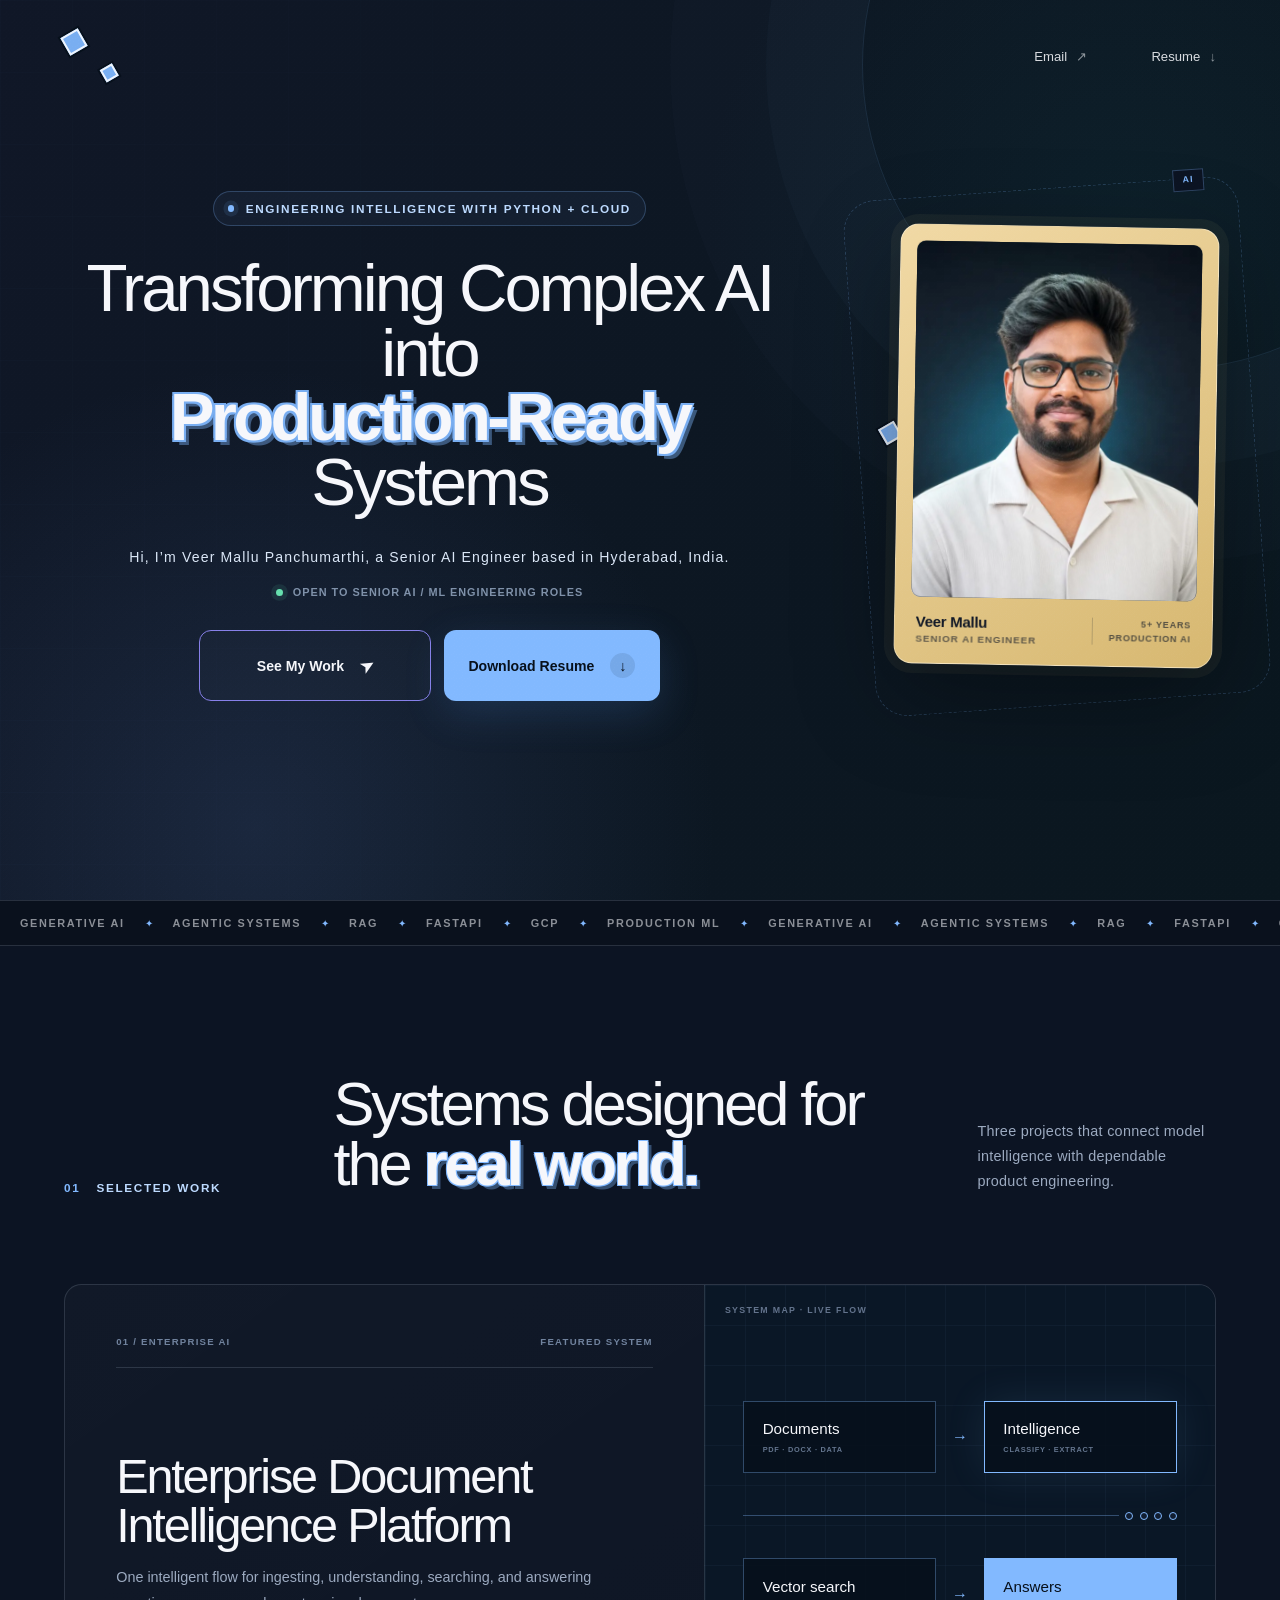
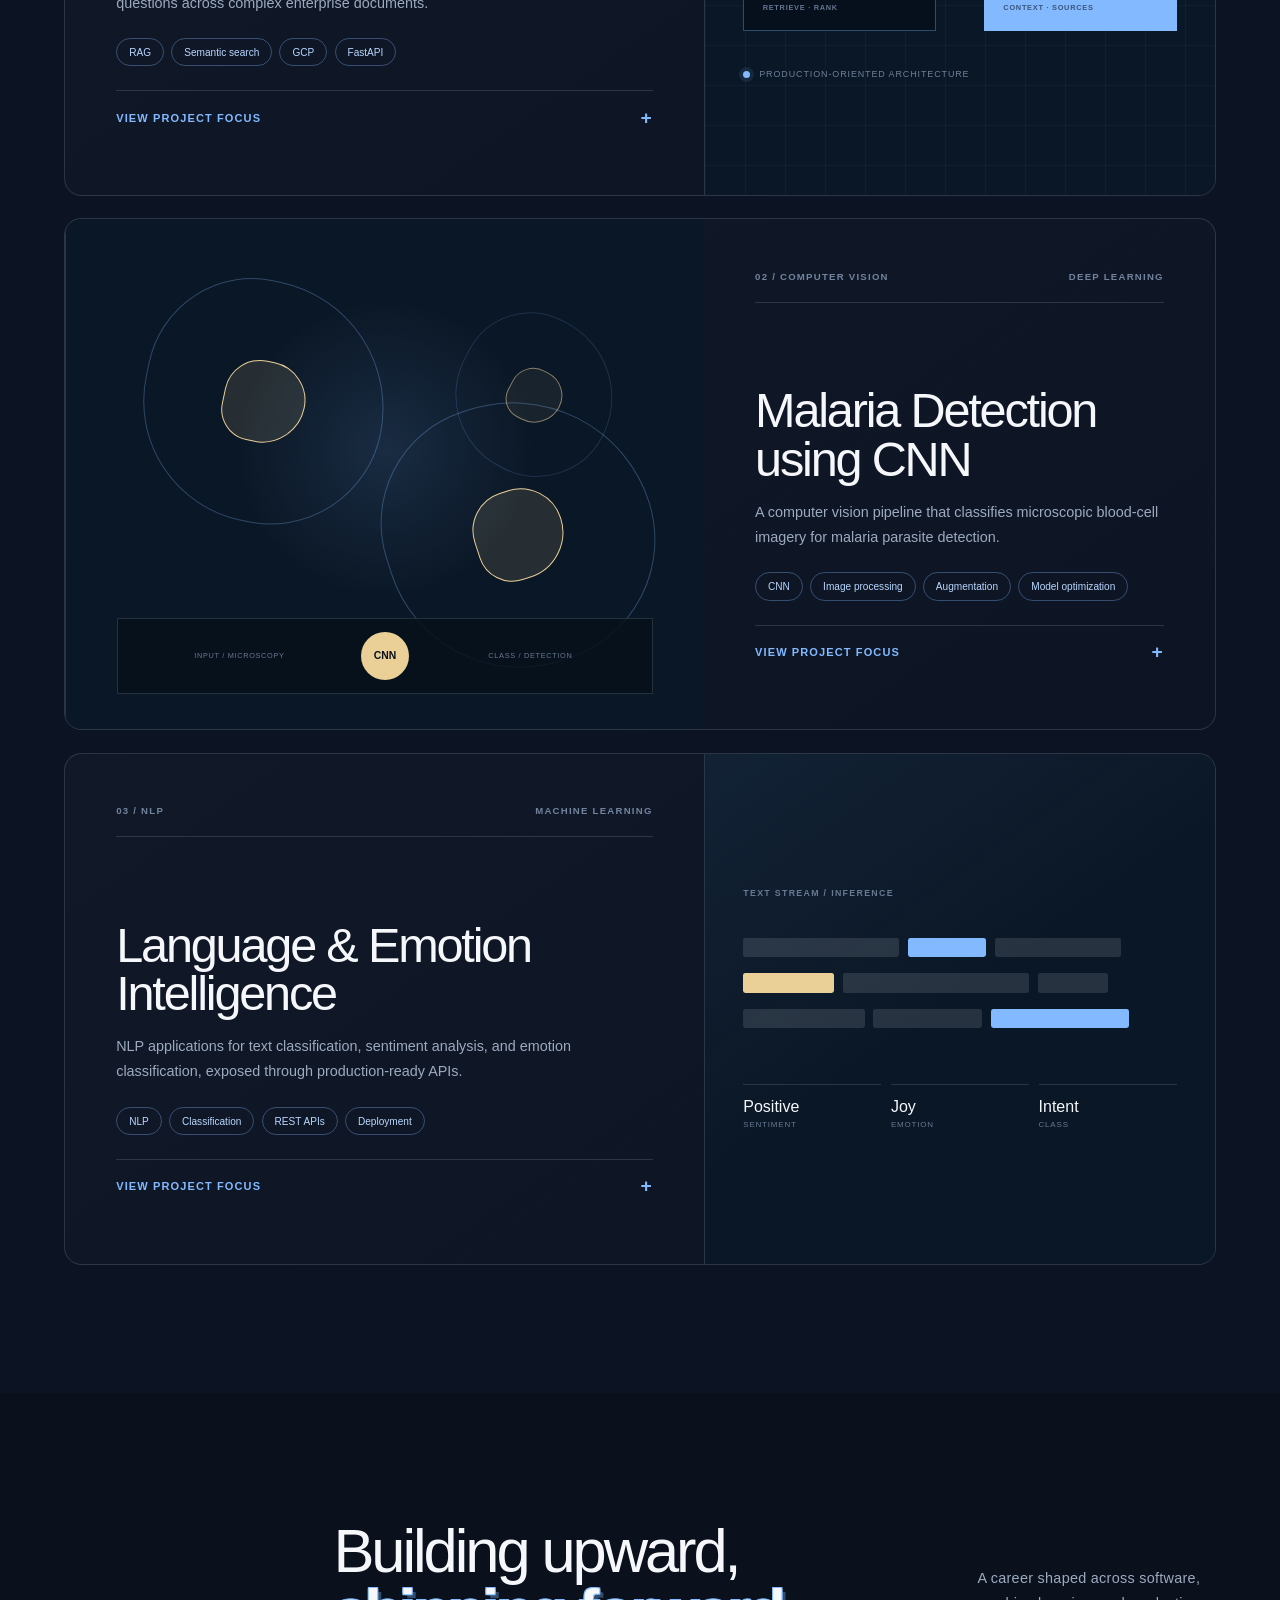
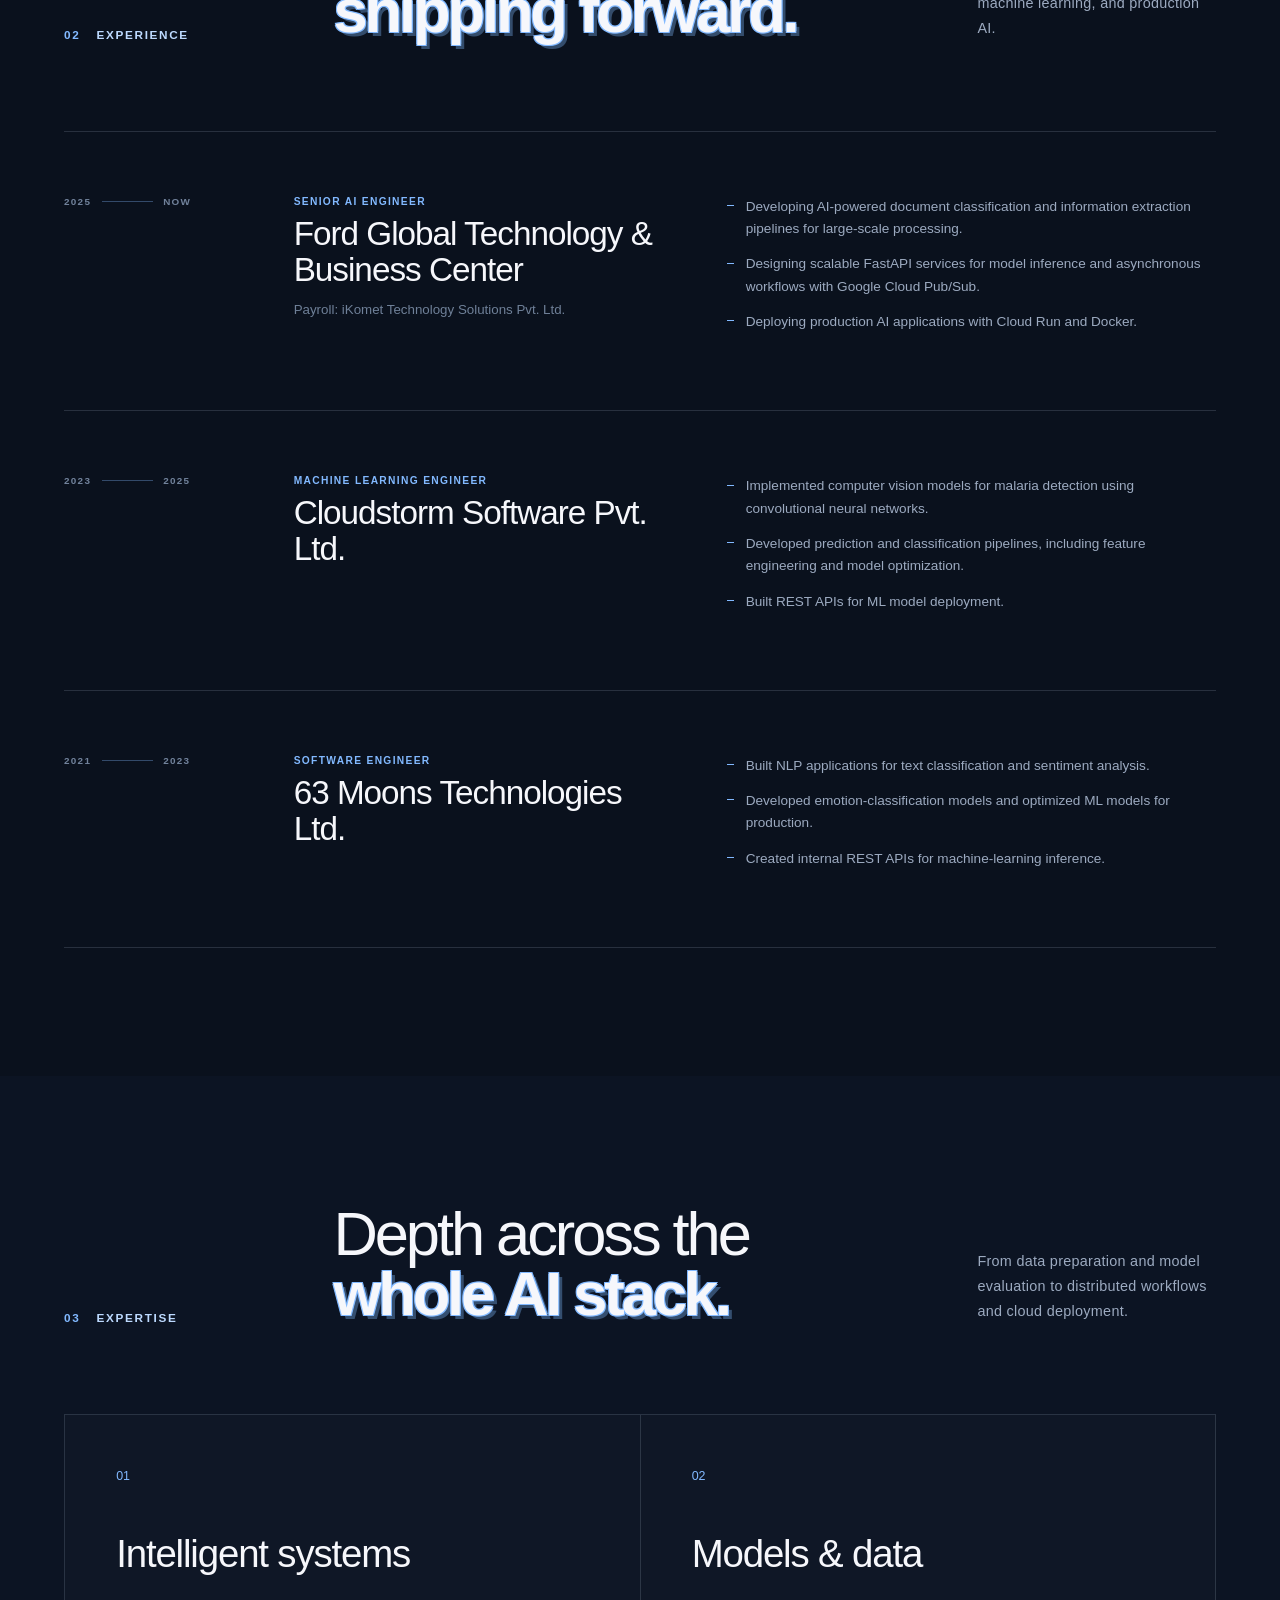
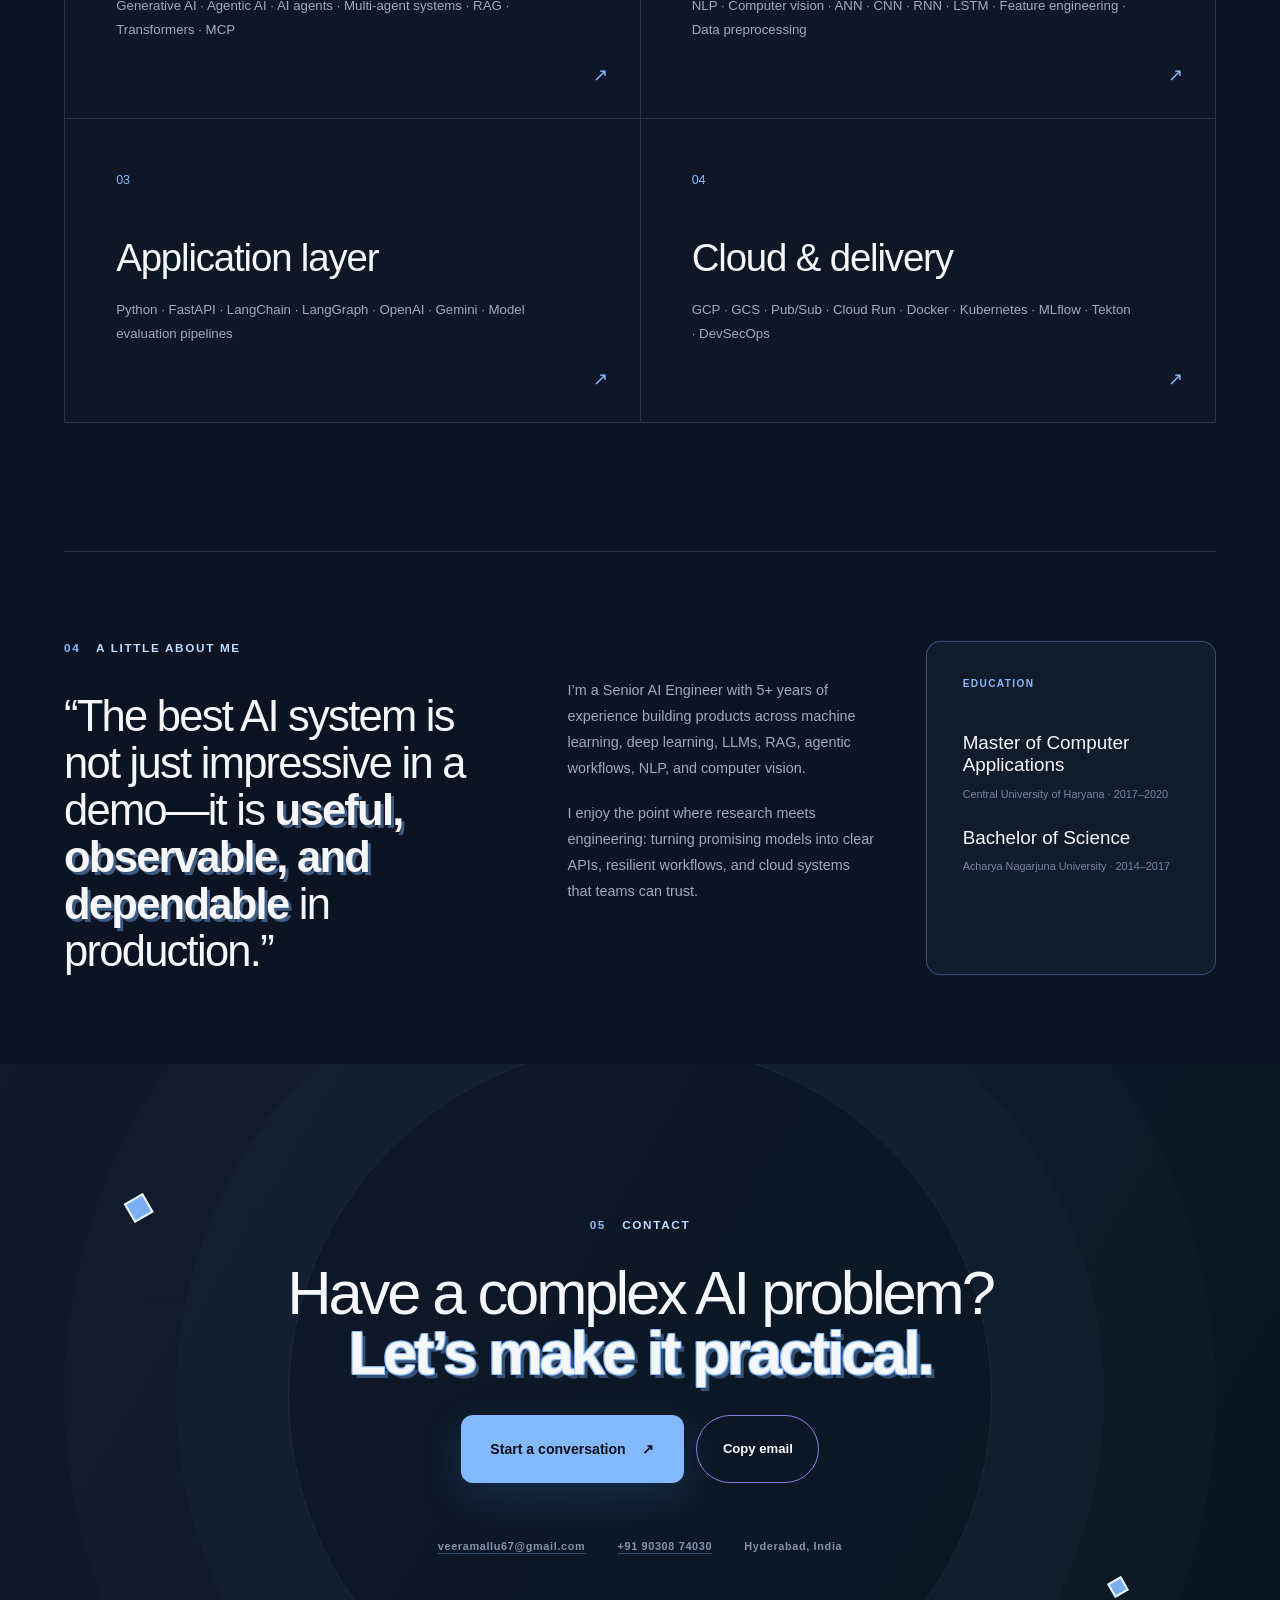
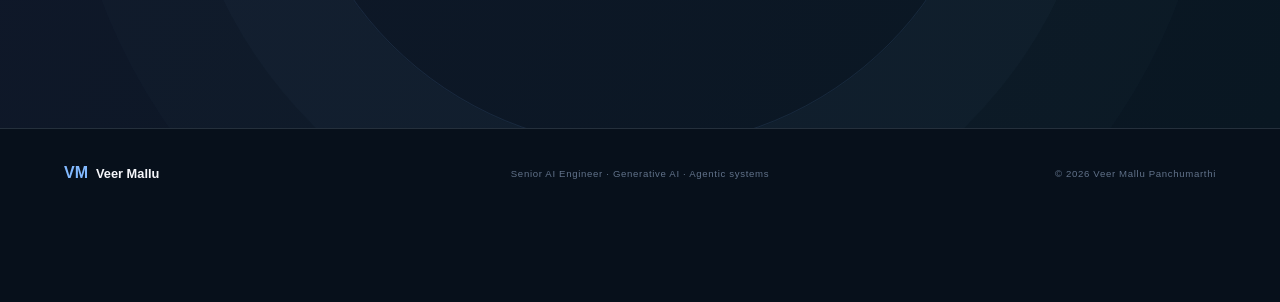
==== commit d2bce2f2: "Polish portfolio responsiveness and SEO" ====
--- a/index.html
+++ b/index.html
@@ -11,14 +11,43 @@
     <meta property="og:type" content="website" />
     <meta property="og:title" content="Veer Mallu Panchumarthi — Senior AI Engineer" />
     <meta property="og:description" content="Production-ready Generative AI, Agentic AI, RAG, and machine learning systems." />
-    <meta property="og:image" content="assets/og-reference-ui.png" />
+    <meta property="og:url" content="https://veeramallu743.github.io/My_Portfolio/" />
+    <meta property="og:image" content="https://veeramallu743.github.io/My_Portfolio/assets/og-reference-ui.jpg" />
+    <meta property="og:image:type" content="image/jpeg" />
+    <meta property="og:image:width" content="1200" />
+    <meta property="og:image:height" content="630" />
     <meta property="og:image:alt" content="Veer Mallu Panchumarthi — Senior AI Engineer, Generative AI, Agentic Systems" />
     <meta name="twitter:card" content="summary_large_image" />
     <meta name="twitter:title" content="Veer Mallu Panchumarthi — Senior AI Engineer" />
     <meta name="twitter:description" content="Production-ready Generative AI, Agentic AI, RAG, and machine learning systems." />
-    <meta name="twitter:image" content="assets/og-reference-ui.png" />
+    <meta name="twitter:image" content="https://veeramallu743.github.io/My_Portfolio/assets/og-reference-ui.jpg" />
+    <meta name="twitter:image:alt" content="Veer Mallu Panchumarthi — Senior AI Engineer, Production-Ready AI Systems" />
     <title>Veer Mallu Panchumarthi — Senior AI Engineer</title>
+    <link rel="canonical" href="https://veeramallu743.github.io/My_Portfolio/" />
+    <link rel="icon" type="image/png" sizes="16x16" href="assets/favicon-16x16.png" />
+    <link rel="icon" type="image/png" sizes="32x32" href="assets/favicon-32x32.png" />
+    <link rel="apple-touch-icon" sizes="180x180" href="assets/apple-touch-icon.png" />
     <link rel="stylesheet" href="styles.css" />
+    <script type="application/ld+json">
+      {
+        "@context": "https://schema.org",
+        "@type": "Person",
+        "name": "Veer Mallu Panchumarthi",
+        "jobTitle": "Senior AI Engineer",
+        "url": "https://veeramallu743.github.io/My_Portfolio/",
+        "image": "https://veeramallu743.github.io/My_Portfolio/assets/veer-mallu-panchumarthi.jpg",
+        "email": "mailto:veeramallu67@gmail.com",
+        "address": {
+          "@type": "PostalAddress",
+          "addressLocality": "Hyderabad",
+          "addressCountry": "IN"
+        },
+        "worksFor": {
+          "@type": "Organization",
+          "name": "Ford Global Technology & Business Center"
+        }
+      }
+    </script>
     <script src="script.js" defer></script>
   </head>
   <body>
@@ -56,7 +85,10 @@
         <div class="hero-visual reveal" aria-label="Portrait of Veer Mallu Panchumarthi">
           <div class="portrait-frame">
             <div class="portrait-image">
-              <img src="assets/veer-mallu-panchumarthi.png" alt="Veer Mallu Panchumarthi" width="1024" height="1024" />
+              <picture>
+                <source srcset="assets/veer-mallu-panchumarthi.webp" type="image/webp" />
+                <img src="assets/veer-mallu-panchumarthi.jpg" alt="Veer Mallu Panchumarthi" width="640" height="800" fetchpriority="high" />
+              </picture>
             </div>
             <div class="portrait-meta">
               <div><strong>Veer Mallu</strong><span>Senior AI Engineer</span></div>
@@ -266,10 +298,11 @@
       <p>© <span data-year>2026</span> Veer Mallu Panchumarthi</p>
     </footer>
 
-    <nav class="floating-nav" aria-label="Portfolio sections" data-floating-nav>
+    <nav class="floating-nav" aria-label="Portfolio sections" data-floating-nav aria-hidden="true" inert>
       <a class="active" href="#top">Home</a>
-      <a href="#about">About Me</a>
       <a href="#work">Work</a>
+      <a href="#experience">Experience</a>
+      <a href="#about">About</a>
       <a href="#contact">Contact</a>
     </nav>
 
--- a/styles.css
+++ b/styles.css
@@ -16,11 +16,12 @@
 }
 
 * { box-sizing: border-box; }
-html { scroll-behavior: smooth; }
+html { scroll-behavior: smooth; scroll-padding-top: 5.5rem; }
 body { margin: 0; min-width: 320px; overflow-x: hidden; background: var(--navy); color: var(--white); font-family: var(--sans); -webkit-font-smoothing: antialiased; }
 a { color: inherit; }
 img { display: block; max-width: 100%; }
 button, a { -webkit-tap-highlight-color: transparent; }
+:where(a, button, summary):focus-visible { outline: 2px solid var(--blue); outline-offset: 4px; }
 
 .skip-link { position: fixed; top: .75rem; left: .75rem; z-index: 100; transform: translateY(-180%); padding: .8rem 1rem; border-radius: .4rem; background: var(--blue); color: var(--navy-deep); font-weight: 750; text-decoration: none; }
 .skip-link:focus { transform: none; }
@@ -52,7 +53,7 @@
 .hero-status { display: flex; align-items: center; justify-content: center; gap: .6rem; margin: 1rem 0 0; color: #7f91a9; font-size: .68rem; font-weight: 650; letter-spacing: .09em; text-transform: uppercase; }
 .hero-status i { width: .48rem; aspect-ratio: 1; border-radius: 50%; background: #66e0ae; box-shadow: 0 0 0 .3rem rgba(102,224,174,.1); }
 .hero-actions { display: flex; justify-content: center; flex-wrap: wrap; gap: .8rem; margin-top: 2rem; }
-.button { display: inline-flex; align-items: center; justify-content: center; gap: 1rem; min-height: 3.9rem; padding: .85rem 1.45rem; border: 1px solid transparent; border-radius: .75rem; font-size: .88rem; font-weight: 700; text-decoration: none; transition: transform 160ms ease, border-color 160ms ease, background 160ms ease; }
+.button { display: inline-flex; align-items: center; justify-content: center; gap: 1rem; min-height: 3.9rem; padding: .85rem 1.45rem; border: 1px solid transparent; border-radius: .75rem; font-size: .88rem; font-weight: 700; text-decoration: none; transition: transform 160ms ease, border-color 160ms ease, background 160ms ease, box-shadow 160ms ease; }
 .button:hover, .button:focus-visible { transform: translateY(-3px); }
 .button-outline { min-width: 14.5rem; min-height: 4.4rem; border-color: var(--violet); background: rgba(255,255,255,.015); }
 .button-outline:hover { border-color: var(--blue); background: rgba(130,185,255,.08); }
@@ -64,6 +65,7 @@
 .portrait-frame { position: relative; z-index: 2; padding: 1rem; border: 1px solid rgba(255,255,255,.35); border-radius: 1.15rem; background: linear-gradient(145deg,#f1d9a5,#d7b871); box-shadow: 0 1.8rem 6rem rgba(0,0,0,.35),0 0 0 .6rem rgba(234,208,151,.055); transform: rotate(1deg); transition: transform 220ms ease,box-shadow 220ms ease; }
 .portrait-frame:hover { transform: rotate(0deg) translateY(-5px); box-shadow: 0 2.2rem 7rem rgba(0,0,0,.42),0 0 0 .6rem rgba(234,208,151,.08); }
 .portrait-image { overflow: hidden; aspect-ratio: 4/5; border-radius: .55rem; background: #0b1a29; }
+.portrait-image picture { display: block; width: 100%; height: 100%; }
 .portrait-frame img { width: 100%; height: 100%; object-fit: cover; object-position: 50% 28%; transform: scale(1.015); }
 .portrait-meta { display: flex; align-items: center; justify-content: space-between; gap: 1rem; padding: 1rem .3rem .2rem; color: #111826; }
 .portrait-meta div { display: grid; gap: .18rem; }
@@ -79,8 +81,9 @@
 .hero-copy .reveal:nth-child(3) { animation-delay: 190ms; }
 .hero-copy .reveal:nth-child(4) { animation-delay: 270ms; }
 .hero-visual.reveal { animation-delay: 210ms; }
-.floating-nav { position: fixed; z-index: 50; left: 50%; bottom: 1.2rem; display: flex; gap: .25rem; width: min(92vw,46rem); padding: .72rem; border: 1px solid rgba(255,255,255,.04); border-radius: 999px; background: rgba(3,8,13,.9); box-shadow: 0 1.5rem 5rem rgba(0,0,0,.42); backdrop-filter: blur(18px); transform: translateX(-50%); }
-.floating-nav a { flex: 1; padding: 1rem .7rem; border-radius: 999px; color: rgba(246,247,251,.72); font-size: .85rem; font-weight: 650; text-align: center; text-decoration: none; transition: background 160ms ease,color 160ms ease; }
+.floating-nav { position: fixed; z-index: 50; left: 50%; bottom: 1.2rem; display: flex; gap: .25rem; width: min(94vw,52rem); padding: .72rem; border: 1px solid rgba(255,255,255,.07); border-radius: 999px; background: rgba(3,8,13,.9); box-shadow: 0 1.5rem 5rem rgba(0,0,0,.42); backdrop-filter: blur(18px); opacity: 0; visibility: hidden; pointer-events: none; transform: translate(-50%,1rem); transition: opacity 220ms ease, transform 220ms ease, visibility 220ms ease; }
+.floating-nav.is-visible { opacity: 1; visibility: visible; pointer-events: auto; transform: translate(-50%,0); }
+.floating-nav a { flex: 1; min-width: 0; padding: 1rem .55rem; border-radius: 999px; color: rgba(246,247,251,.72); font-size: .82rem; font-weight: 650; text-align: center; text-decoration: none; white-space: nowrap; transition: background 160ms ease,color 160ms ease; }
 .floating-nav a:hover, .floating-nav a:focus-visible, .floating-nav a.active { background: #02060b; color: #fff; }
 
 .ticker { overflow: hidden; border-block: 1px solid var(--line); background: #0a111d; }
@@ -96,7 +99,7 @@
 .section-heading > p:last-child { margin: 0; color: var(--muted); font-size: .9rem; line-height: 1.75; letter-spacing: .02em; }
 
 .project-list { display: grid; gap: 1.4rem; max-width: 104rem; margin: auto; }
-.project-card { display: grid; grid-template-columns: minmax(0,1fr) minmax(20rem,.8fr); min-height: 32rem; overflow: hidden; border: 1px solid var(--line); border-radius: 1.1rem; background: linear-gradient(145deg,rgba(255,255,255,.025),rgba(255,255,255,.006)); }
+.project-card { display: grid; grid-template-columns: minmax(0,1fr) minmax(20rem,.8fr); min-height: 32rem; overflow: hidden; border: 1px solid var(--line); border-radius: 1.1rem; background: linear-gradient(145deg,rgba(255,255,255,.025),rgba(255,255,255,.006)); transition: border-color 180ms ease, box-shadow 180ms ease, transform 180ms ease; }
 .project-card:nth-child(even) .project-copy { order: 2; }
 .project-copy { display: flex; flex-direction: column; padding: clamp(1.6rem,4vw,4rem); }
 .project-meta { display: flex; justify-content: space-between; gap: 1rem; padding-bottom: 1.25rem; border-bottom: 1px solid var(--line); color: #71839e; font-size: .6rem; font-weight: 700; letter-spacing: .13em; text-transform: uppercase; }
@@ -190,7 +193,8 @@
 .copy-button { min-height: 4.2rem; padding: .85rem 1.6rem; border: 1px solid var(--violet); border-radius: 999px; background: transparent; color: var(--white); font: 700 .82rem/1 var(--sans); cursor: pointer; }
 .copy-button:hover, .copy-button:focus-visible { border-color: var(--blue); }
 .contact-details { position: relative; z-index: 2; display: flex; justify-content: center; flex-wrap: wrap; gap: .7rem 2rem; margin-top: 3.6rem; color: #8293ab; font-size: .68rem; font-weight: 700; letter-spacing: .06em; }
-.contact-details a { text-underline-offset: .3em; }
+.contact-details a { text-decoration-color: rgba(130,185,255,.35); text-underline-offset: .3em; transition: color 160ms ease, text-decoration-color 160ms ease; }
+.contact-details a:hover, .contact-details a:focus-visible { color: var(--blue-soft); text-decoration-color: var(--blue); }
 .contact-orbit { position: absolute; width: 44rem; aspect-ratio: 1; left: 50%; top: 50%; border: 1px solid rgba(130,185,255,.11); border-radius: 50%; box-shadow: 0 0 0 7rem rgba(130,185,255,.025),0 0 0 14rem rgba(130,185,255,.015); transform: translate(-50%,-50%); }
 
 footer { display: grid; grid-template-columns: 1fr auto 1fr; align-items: center; gap: 2rem; padding: 2.2rem var(--pad) 7.5rem; border-top: 1px solid var(--line); background: var(--navy-deep); }
@@ -207,6 +211,11 @@
 
 @keyframes reveal { to { opacity: 1; transform: none; } }
 @keyframes ticker { to { transform: translateX(-50%); } }
+
+@media (hover: hover) {
+  .project-card:hover, .project-card:focus-within { border-color: var(--line-blue); box-shadow: 0 1.5rem 4rem rgba(0,0,0,.18); transform: translateY(-3px); }
+  .project-details summary:hover { color: var(--blue-soft); }
+}
 
 @media (max-width: 980px) {
   .hero { grid-template-columns: 1fr; padding-top: 9rem; }
@@ -240,7 +249,7 @@
   .portrait-meta { padding-top: .8rem; }
   .portrait-ring { inset: -1.2rem; }
   .floating-nav { gap: .05rem; width: calc(100vw - 1rem); padding: .4rem; }
-  .floating-nav a { padding: .85rem .3rem; font-size: .7rem; }
+  .floating-nav a { padding: .85rem .18rem; font-size: clamp(.6rem,2.5vw,.7rem); letter-spacing: -.015em; }
   .section { padding-block: 5.5rem; }
   .project-card { min-height: auto; border-radius: .8rem; }
   .project-copy { min-height: 28rem; padding: 1.4rem; }
@@ -264,6 +273,21 @@
   footer .brand, footer p:last-child { justify-self: center; }
 }
 
+@media (max-width: 400px) {
+  .site-header { padding-inline: 1rem; }
+  .utility-nav { gap: .85rem; }
+  .hero { padding: 7rem 1rem 5.5rem; gap: 3rem; }
+  h1 { font-size: clamp(2.55rem,13.5vw,3.4rem); line-height: .98; }
+  .eyebrow { font-size: .59rem; letter-spacing: .1em; }
+  .hero-status { font-size: .58rem; line-height: 1.5; }
+  .hero-actions .button { width: 100%; min-width: 0; }
+  .hero-visual { width: min(84vw,20.5rem); }
+  .portrait-meta small { font-size: .5rem; }
+  .section-heading h2, .contact-section h2 { font-size: 2.55rem; }
+  .project-copy h3 { overflow-wrap: anywhere; font-size: 2.2rem; }
+  .contact-actions > * { width: 100%; }
+}
+
 @media (prefers-reduced-motion: reduce) {
   html { scroll-behavior: auto; }
   *, *::before, *::after { animation-duration: .01ms !important; animation-iteration-count: 1 !important; transition-duration: .01ms !important; }
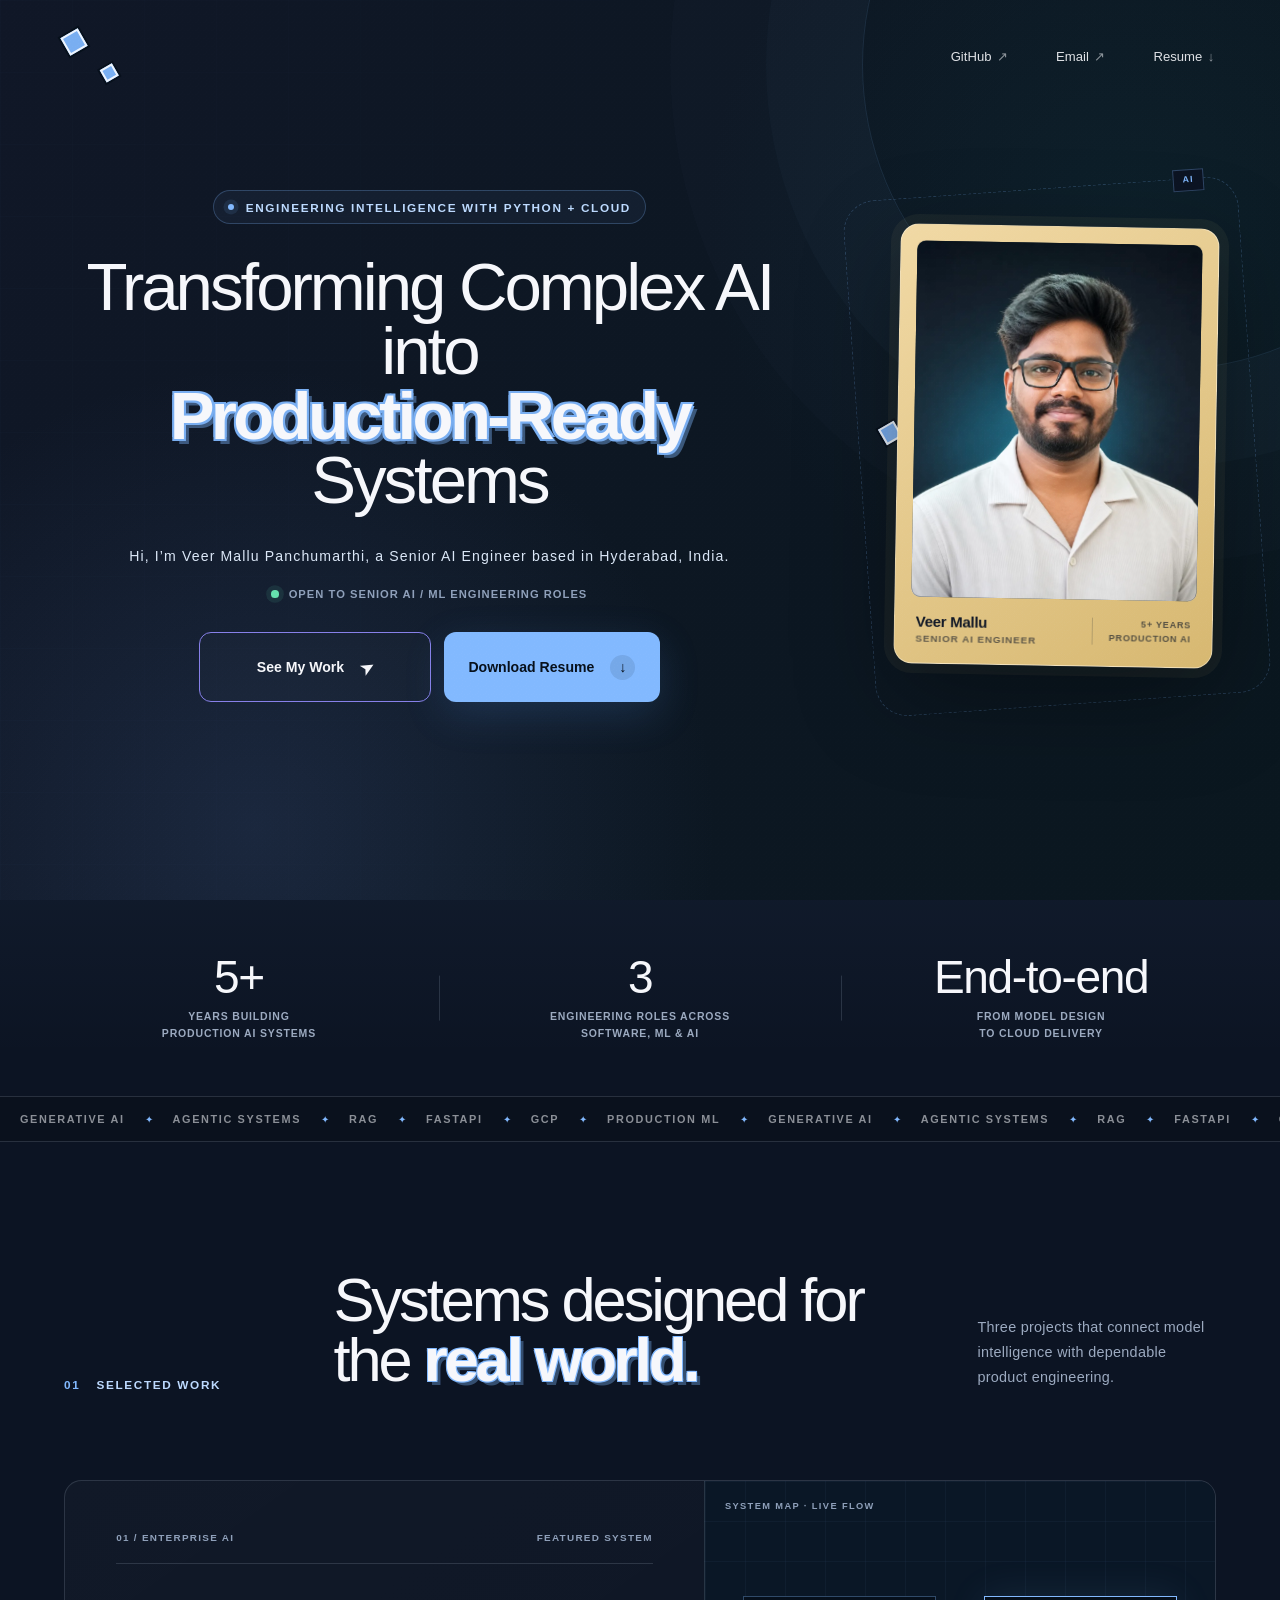
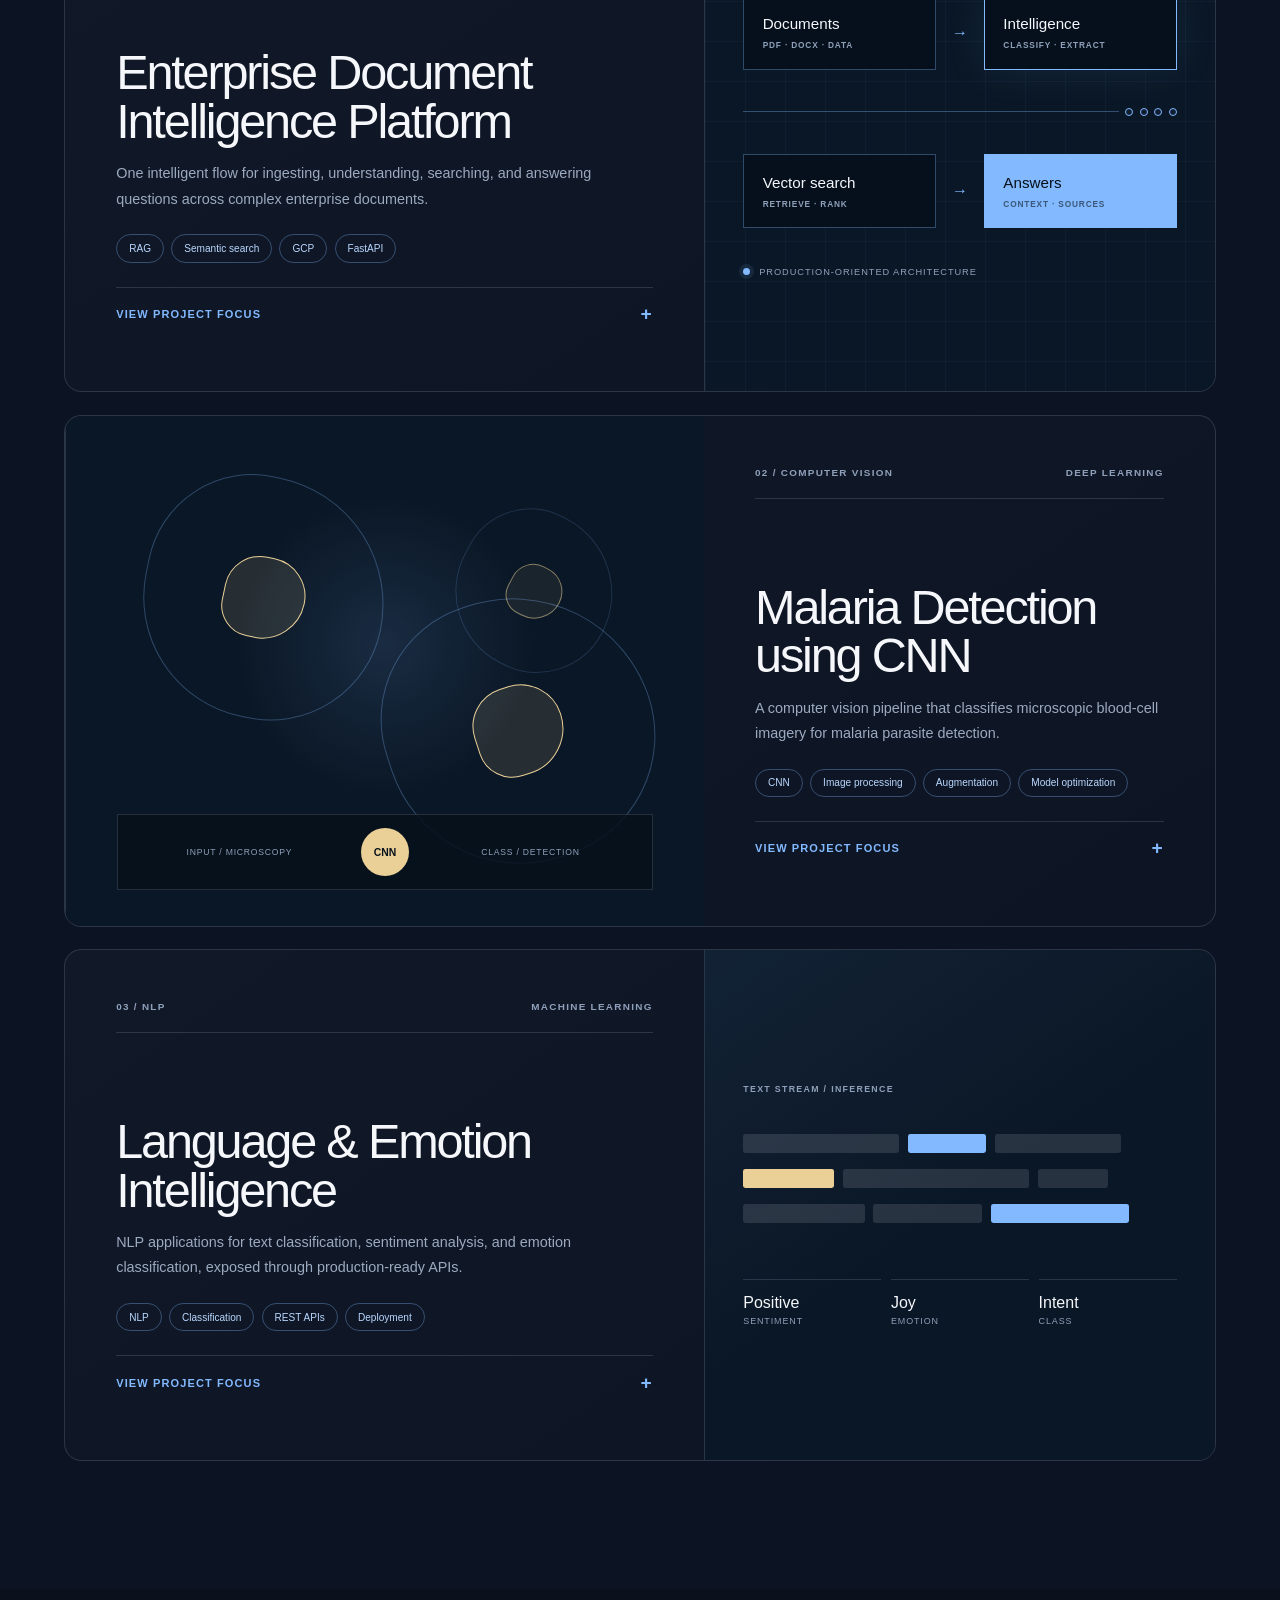
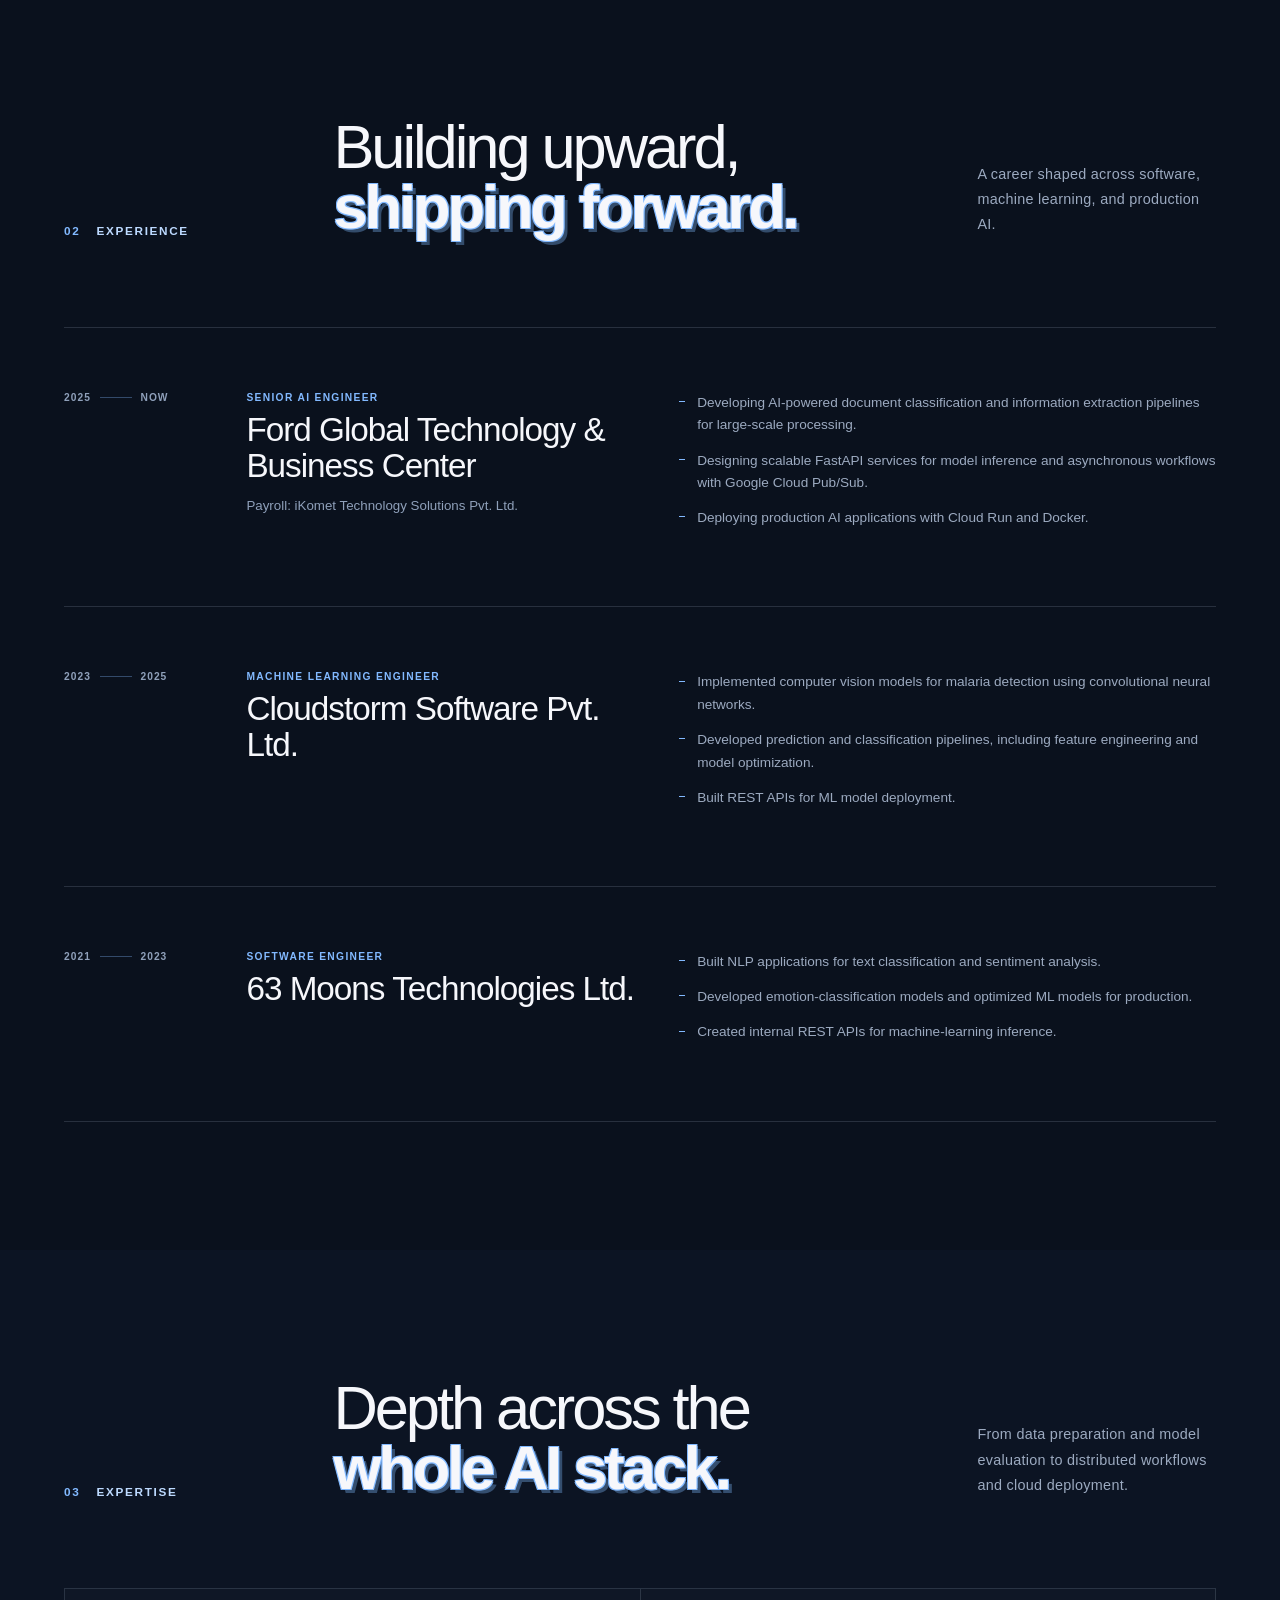
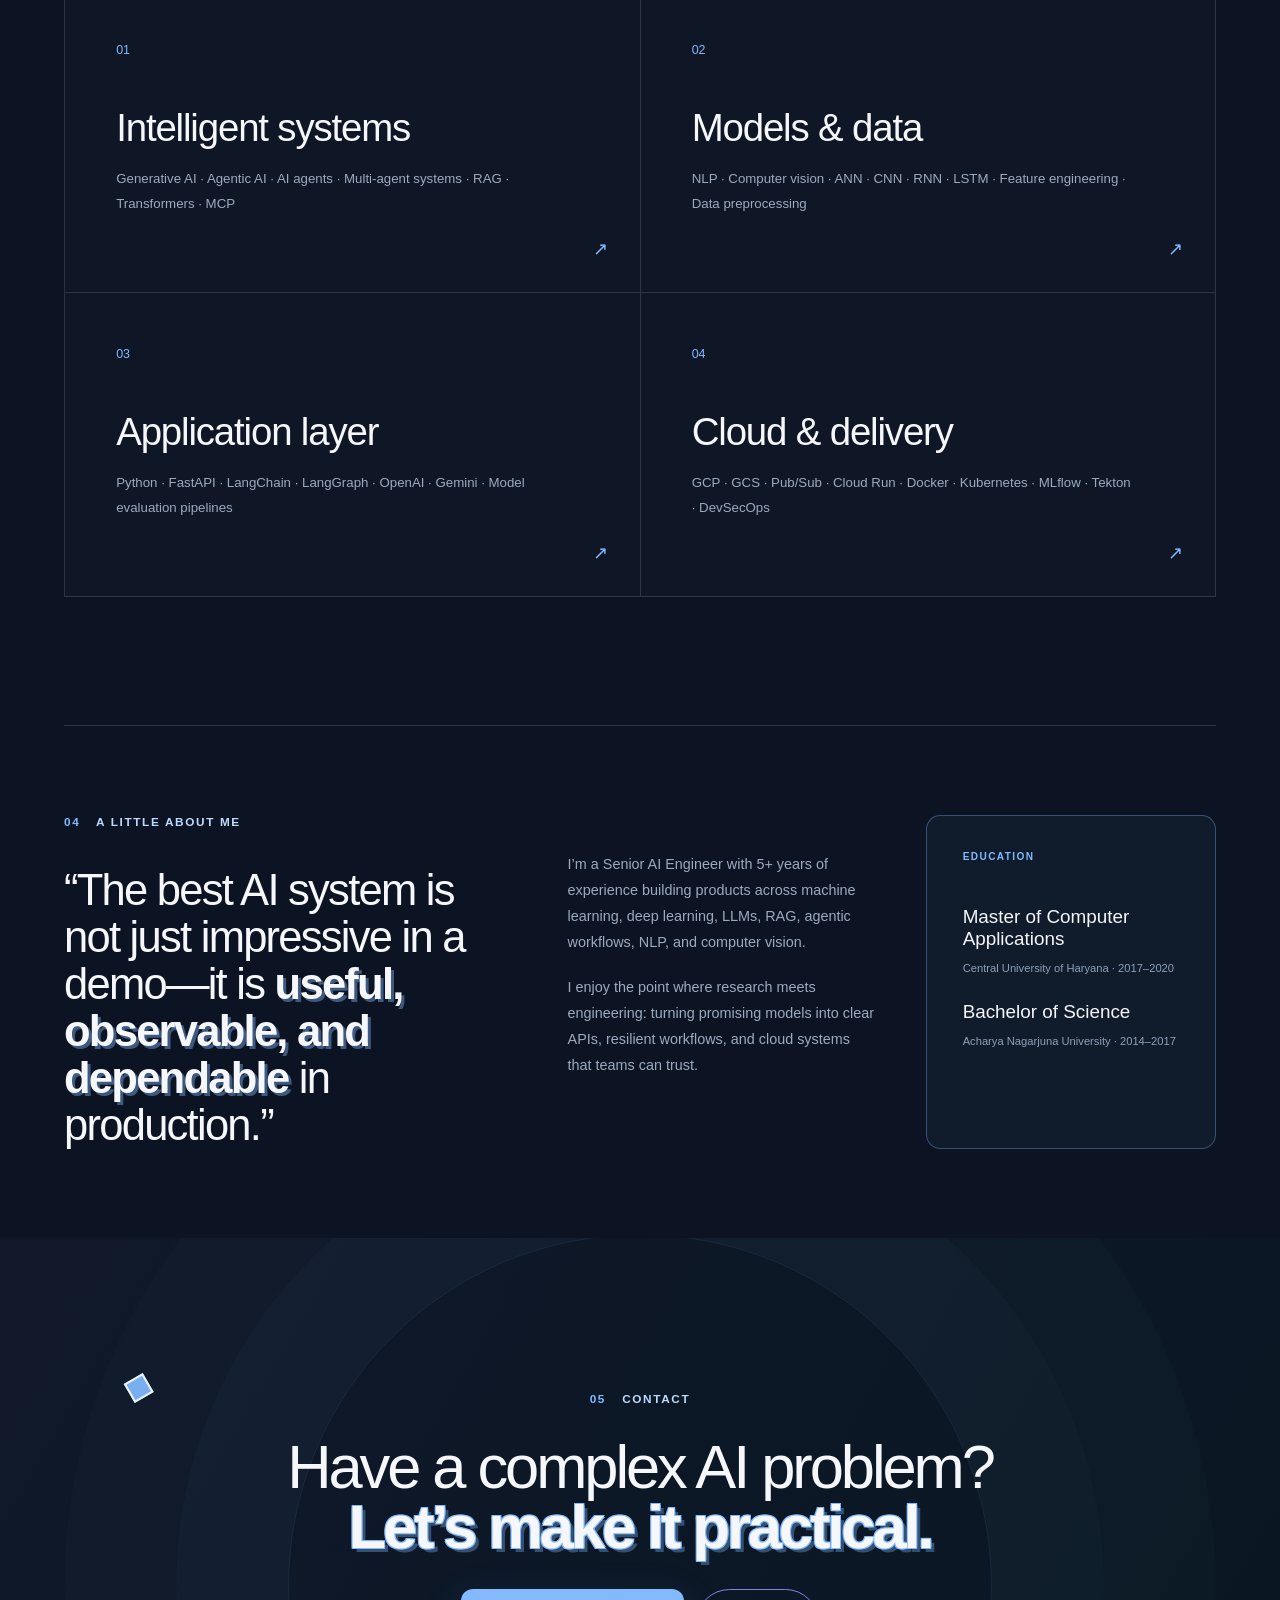
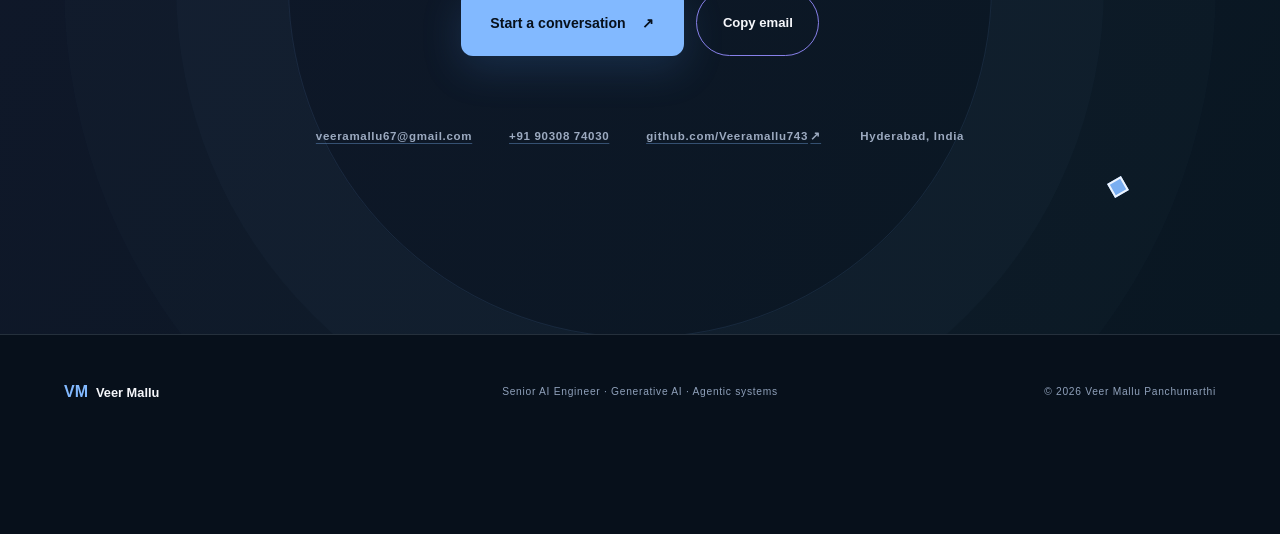
==== commit f07dea23: "Fix accessibility, resilience, responsiveness and SEO gaps - Progressive enhancement: gate reveal an" ====
--- a/index.html
+++ b/index.html
@@ -2,13 +2,22 @@
 <html lang="en">
   <head>
     <meta charset="utf-8" />
-    <meta name="viewport" content="width=device-width, initial-scale=1" />
+    <meta name="viewport" content="width=device-width, initial-scale=1, viewport-fit=cover" />
+    <script>
+      document.documentElement.classList.add("js");
+    </script>
     <meta name="theme-color" content="#0c1423" />
+    <meta name="color-scheme" content="dark" />
+    <meta name="author" content="Veer Mallu Panchumarthi" />
+    <meta name="robots" content="index, follow" />
     <meta
       name="description"
       content="Portfolio of Veer Mallu Panchumarthi, a Senior AI Engineer building production-ready Generative AI, Agentic AI, RAG, and machine learning systems."
     />
+    <meta name="keywords" content="Senior AI Engineer, Generative AI, Agentic AI, RAG, Machine Learning, FastAPI, GCP, LangChain, LangGraph, Python" />
     <meta property="og:type" content="website" />
+    <meta property="og:site_name" content="Veer Mallu Panchumarthi — Portfolio" />
+    <meta property="og:locale" content="en_US" />
     <meta property="og:title" content="Veer Mallu Panchumarthi — Senior AI Engineer" />
     <meta property="og:description" content="Production-ready Generative AI, Agentic AI, RAG, and machine learning systems." />
     <meta property="og:url" content="https://veeramallu743.github.io/My_Portfolio/" />
@@ -24,9 +33,12 @@
     <meta name="twitter:image:alt" content="Veer Mallu Panchumarthi — Senior AI Engineer, Production-Ready AI Systems" />
     <title>Veer Mallu Panchumarthi — Senior AI Engineer</title>
     <link rel="canonical" href="https://veeramallu743.github.io/My_Portfolio/" />
+    <link rel="icon" href="favicon.ico" sizes="any" />
+    <link rel="icon" href="assets/favicon.svg" type="image/svg+xml" />
+    <link rel="icon" type="image/png" sizes="32x32" href="assets/favicon-32x32.png" />
     <link rel="icon" type="image/png" sizes="16x16" href="assets/favicon-16x16.png" />
-    <link rel="icon" type="image/png" sizes="32x32" href="assets/favicon-32x32.png" />
     <link rel="apple-touch-icon" sizes="180x180" href="assets/apple-touch-icon.png" />
+    <link rel="sitemap" type="application/xml" href="sitemap.xml" />
     <link rel="stylesheet" href="styles.css" />
     <script type="application/ld+json">
       {
@@ -37,15 +49,32 @@
         "url": "https://veeramallu743.github.io/My_Portfolio/",
         "image": "https://veeramallu743.github.io/My_Portfolio/assets/veer-mallu-panchumarthi.jpg",
         "email": "mailto:veeramallu67@gmail.com",
+        "telephone": "+91-90308-74030",
         "address": {
           "@type": "PostalAddress",
           "addressLocality": "Hyderabad",
+          "addressRegion": "Telangana",
           "addressCountry": "IN"
         },
         "worksFor": {
           "@type": "Organization",
           "name": "Ford Global Technology & Business Center"
-        }
+        },
+        "alumniOf": [
+          { "@type": "CollegeOrUniversity", "name": "Central University of Haryana" },
+          { "@type": "CollegeOrUniversity", "name": "Acharya Nagarjuna University" }
+        ],
+        "knowsAbout": [
+          "Generative AI",
+          "Agentic AI",
+          "Retrieval-Augmented Generation",
+          "Machine Learning",
+          "Natural Language Processing",
+          "Computer Vision",
+          "FastAPI",
+          "Google Cloud Platform"
+        ],
+        "sameAs": ["https://github.com/Veeramallu743"]
       }
     </script>
     <script src="script.js" defer></script>
@@ -59,6 +88,7 @@
         <i></i><i></i>
       </a>
       <nav class="utility-nav" aria-label="Utility navigation">
+        <a href="https://github.com/Veeramallu743" target="_blank" rel="noopener noreferrer">GitHub <span aria-hidden="true">↗</span></a>
         <a href="mailto:veeramallu67@gmail.com">Email <span aria-hidden="true">↗</span></a>
         <a href="assets/resume.pdf" download="Veer-Mallu-Panchumarthi-Resume.pdf" aria-label="Download Veer Mallu Panchumarthi's resume">Resume <span aria-hidden="true">↓</span></a>
       </nav>
@@ -87,7 +117,14 @@
             <div class="portrait-image">
               <picture>
                 <source srcset="assets/veer-mallu-panchumarthi.webp" type="image/webp" />
-                <img src="assets/veer-mallu-panchumarthi.jpg" alt="Veer Mallu Panchumarthi" width="640" height="800" fetchpriority="high" />
+                <img
+                  src="assets/veer-mallu-panchumarthi.jpg"
+                  alt="Studio headshot of Veer Mallu Panchumarthi"
+                  width="900"
+                  height="1125"
+                  fetchpriority="high"
+                  decoding="async"
+                />
               </picture>
             </div>
             <div class="portrait-meta">
@@ -97,6 +134,21 @@
           </div>
           <i class="portrait-spark" aria-hidden="true"></i>
           <i class="portrait-ring" aria-hidden="true"></i>
+        </div>
+      </section>
+
+      <section class="impact-strip" aria-label="Career highlights">
+        <div class="impact-item">
+          <strong>5+</strong>
+          <span>Years building<br />production AI systems</span>
+        </div>
+        <div class="impact-item">
+          <strong>3</strong>
+          <span>Engineering roles across<br />software, ML &amp; AI</span>
+        </div>
+        <div class="impact-item">
+          <strong>End&#8209;to&#8209;end</strong>
+          <span>From model design<br />to cloud delivery</span>
         </div>
       </section>
 
@@ -279,7 +331,7 @@
       <section class="contact-section" id="contact">
         <div class="contact-orbit" aria-hidden="true"></div>
         <p class="section-kicker reveal-on-scroll"><span>05</span> Contact</p>
-        <h2 class="reveal-on-scroll">Have a complex AI problem?<br /><em>Let’s make it practical.</em></h2>
+        <h2 class="reveal-on-scroll">Have a complex AI problem? <br /><em>Let’s make it practical.</em></h2>
         <div class="contact-actions reveal-on-scroll">
           <a class="button button-primary button-large" href="mailto:veeramallu67@gmail.com">Start a conversation <span aria-hidden="true">↗</span></a>
           <button class="copy-button" type="button" data-copy-email data-email="veeramallu67@gmail.com">Copy email</button>
@@ -287,6 +339,7 @@
         <div class="contact-details reveal-on-scroll">
           <a href="mailto:veeramallu67@gmail.com">veeramallu67@gmail.com</a>
           <a href="tel:+919030874030">+91 90308 74030</a>
+          <a href="https://github.com/Veeramallu743" target="_blank" rel="noopener noreferrer">github.com/Veeramallu743 <span aria-hidden="true">↗</span></a>
           <span>Hyderabad, India</span>
         </div>
       </section>
--- a/styles.css
+++ b/styles.css
@@ -5,6 +5,7 @@
   --panel: #101b2c;
   --white: #f6f7fb;
   --muted: #9caac0;
+  --muted-2: #8fa0ba;
   --blue: #82b9ff;
   --blue-soft: #bddaff;
   --violet: #8780e9;
@@ -13,31 +14,39 @@
   --line-blue: rgba(130, 185, 255, 0.34);
   --sans: "Segoe UI", Inter, Arial, sans-serif;
   --pad: clamp(1.3rem, 5vw, 6rem);
+  --safe-b: env(safe-area-inset-bottom, 0px);
 }
 
 * { box-sizing: border-box; }
-html { scroll-behavior: smooth; scroll-padding-top: 5.5rem; }
+html { scroll-behavior: smooth; scroll-padding-top: 6rem; }
 body { margin: 0; min-width: 320px; overflow-x: hidden; background: var(--navy); color: var(--white); font-family: var(--sans); -webkit-font-smoothing: antialiased; }
 a { color: inherit; }
 img { display: block; max-width: 100%; }
 button, a { -webkit-tap-highlight-color: transparent; }
-:where(a, button, summary):focus-visible { outline: 2px solid var(--blue); outline-offset: 4px; }
+:where(a, button, summary, [tabindex]):focus-visible { outline: 2px solid var(--blue); outline-offset: 3px; border-radius: 2px; }
+
+/* Progressive enhancement: content is fully visible without JS; the reveal
+   choreography only applies once the inline <script> adds the `js` class. */
+.js .reveal { opacity: 0; transform: translateY(1.2rem); animation: reveal 720ms cubic-bezier(.2, .7, .2, 1) forwards; }
+.js .reveal-on-scroll { opacity: 0; transform: translateY(2rem); transition: opacity 700ms cubic-bezier(.2, .7, .2, 1), transform 700ms cubic-bezier(.2, .7, .2, 1); }
+.js .reveal-on-scroll.visible { opacity: 1; transform: none; }
 
 .skip-link { position: fixed; top: .75rem; left: .75rem; z-index: 100; transform: translateY(-180%); padding: .8rem 1rem; border-radius: .4rem; background: var(--blue); color: var(--navy-deep); font-weight: 750; text-decoration: none; }
 .skip-link:focus { transform: none; }
 .sr-only { position: absolute; width: 1px; height: 1px; padding: 0; margin: -1px; overflow: hidden; clip: rect(0,0,0,0); white-space: nowrap; border: 0; }
 .noise { position: fixed; inset: 0; z-index: 60; opacity: .025; pointer-events: none; background-image: repeating-radial-gradient(circle at 20% 20%, #fff 0, #fff .55px, transparent .75px, transparent 5px); background-size: 8px 8px; mix-blend-mode: overlay; }
 
-.site-header { position: fixed; inset: 0 0 auto; z-index: 40; min-height: 7rem; display: grid; grid-template-columns: 1fr auto; align-items: center; padding: 1.1rem var(--pad); transition: min-height 180ms ease, background 180ms ease; }
-.site-header.scrolled { min-height: 5rem; background: rgba(7,16,27,.84); backdrop-filter: blur(18px); }
+.site-header { position: fixed; inset: 0 0 auto; z-index: 40; min-height: 7rem; display: grid; grid-template-columns: 1fr auto; align-items: center; gap: 1rem; padding: 1.1rem var(--pad); padding-left: max(var(--pad), env(safe-area-inset-left)); padding-right: max(var(--pad), env(safe-area-inset-right)); transition: min-height 180ms ease, background 180ms ease; }
+.site-header.scrolled { min-height: 5rem; background: rgba(7,16,27,.9); backdrop-filter: blur(18px); }
 .corner-mark { position: relative; display: block; width: 3.3rem; height: 3rem; }
 .corner-mark i, .portrait-spark { position: absolute; display: block; width: 1.25rem; aspect-ratio: 1; border: 2px solid #eef4fd; background: #79aef1; box-shadow: 0 0 0 2px rgba(7,16,27,.95); transform: rotate(60deg); }
 .corner-mark i:first-child { top: 0; left: 0; }
 .corner-mark i:last-child { right: 0; bottom: 0; width: .9rem; }
-.utility-nav { display: flex; gap: clamp(2rem,5vw,5.5rem); }
-.utility-nav a { color: rgba(246,247,251,.88); font-size: clamp(.82rem,1vw,1rem); text-decoration: none; }
+.utility-nav { display: flex; align-items: center; gap: clamp(1.1rem,3.5vw,4rem); }
+.utility-nav a { display: inline-flex; align-items: center; min-height: 44px; padding: .35rem .1rem; color: rgba(246,247,251,.9); font-size: clamp(.82rem,1vw,1rem); text-decoration: none; white-space: nowrap; }
 .utility-nav a span { margin-left: .35rem; color: rgba(246,247,251,.55); }
 .utility-nav a:hover, .utility-nav a:focus-visible { color: var(--blue); }
+.utility-nav a:hover span, .utility-nav a:focus-visible span { color: var(--blue); }
 
 .hero { position: relative; min-height: 100svh; display: grid; grid-template-columns: minmax(0,1.65fr) minmax(18rem,.72fr); align-items: center; gap: clamp(3rem,8vw,10rem); overflow: hidden; padding: 8.5rem var(--pad) 9rem; background: radial-gradient(circle at 20% 92%, rgba(72,98,153,.22), transparent 35%), radial-gradient(circle at 88% 24%, rgba(20,78,89,.15), transparent 32%), linear-gradient(115deg,#101727 0%,#0a171f 100%); isolation: isolate; }
 .hero::before { content: ""; position: absolute; inset: 0; z-index: -2; opacity: .26; background-image: linear-gradient(rgba(130,185,255,.055) 1px,transparent 1px),linear-gradient(90deg,rgba(130,185,255,.055) 1px,transparent 1px); background-size: 4.5rem 4.5rem; -webkit-mask-image: linear-gradient(90deg,black,transparent 70%); mask-image: linear-gradient(90deg,black,transparent 70%); }
@@ -50,7 +59,7 @@
 h1 span { display: block; }
 .outlined { color: var(--white); font-weight: 650; letter-spacing: -.055em; text-shadow: -2px -2px 0 #79aef1, 2px -2px 0 #79aef1, -2px 2px 0 #79aef1, 2px 2px 0 #79aef1, 5px 5px 0 rgba(121,174,241,.43); }
 .hero-intro { max-width: 65rem; margin: 2rem auto 0; color: #dbe7f7; font-size: clamp(.82rem,1.1vw,1.08rem); line-height: 1.7; letter-spacing: .08em; }
-.hero-status { display: flex; align-items: center; justify-content: center; gap: .6rem; margin: 1rem 0 0; color: #7f91a9; font-size: .68rem; font-weight: 650; letter-spacing: .09em; text-transform: uppercase; }
+.hero-status { display: flex; align-items: center; justify-content: center; gap: .6rem; margin: 1.2rem 0 0; color: var(--muted-2); font-size: .7rem; font-weight: 650; letter-spacing: .09em; text-transform: uppercase; }
 .hero-status i { width: .48rem; aspect-ratio: 1; border-radius: 50%; background: #66e0ae; box-shadow: 0 0 0 .3rem rgba(102,224,174,.1); }
 .hero-actions { display: flex; justify-content: center; flex-wrap: wrap; gap: .8rem; margin-top: 2rem; }
 .button { display: inline-flex; align-items: center; justify-content: center; gap: 1rem; min-height: 3.9rem; padding: .85rem 1.45rem; border: 1px solid transparent; border-radius: .75rem; font-size: .88rem; font-weight: 700; text-decoration: none; transition: transform 160ms ease, border-color 160ms ease, background 160ms ease, box-shadow 160ms ease; }
@@ -76,15 +85,21 @@
 .portrait-ring { position: absolute; z-index: 1; inset: -2.4rem; border: 1px dashed rgba(130,185,255,.22); border-radius: 2rem; transform: rotate(-4deg); }
 .portrait-ring::after { content: "AI"; position: absolute; top: -.65rem; right: 2rem; padding: .35rem .55rem; border: 1px solid rgba(130,185,255,.3); background: var(--navy); color: var(--blue); font: 750 .55rem/1 var(--sans); letter-spacing: .12em; }
 
-.reveal { opacity: 0; transform: translateY(1.2rem); animation: reveal 720ms cubic-bezier(.2,.7,.2,1) forwards; }
 .hero-copy .reveal:nth-child(2) { animation-delay: 100ms; }
 .hero-copy .reveal:nth-child(3) { animation-delay: 190ms; }
 .hero-copy .reveal:nth-child(4) { animation-delay: 270ms; }
 .hero-visual.reveal { animation-delay: 210ms; }
-.floating-nav { position: fixed; z-index: 50; left: 50%; bottom: 1.2rem; display: flex; gap: .25rem; width: min(94vw,52rem); padding: .72rem; border: 1px solid rgba(255,255,255,.07); border-radius: 999px; background: rgba(3,8,13,.9); box-shadow: 0 1.5rem 5rem rgba(0,0,0,.42); backdrop-filter: blur(18px); opacity: 0; visibility: hidden; pointer-events: none; transform: translate(-50%,1rem); transition: opacity 220ms ease, transform 220ms ease, visibility 220ms ease; }
+.floating-nav { position: fixed; z-index: 50; left: 50%; bottom: calc(1.2rem + var(--safe-b)); display: flex; gap: .25rem; width: min(94vw,52rem); padding: .5rem; border: 1px solid rgba(255,255,255,.09); border-radius: 999px; background: rgba(3,8,13,.92); box-shadow: 0 1.5rem 5rem rgba(0,0,0,.42); backdrop-filter: blur(18px); opacity: 0; visibility: hidden; pointer-events: none; transform: translate(-50%,1rem); transition: opacity 220ms ease, transform 220ms ease, visibility 220ms ease; }
 .floating-nav.is-visible { opacity: 1; visibility: visible; pointer-events: auto; transform: translate(-50%,0); }
-.floating-nav a { flex: 1; min-width: 0; padding: 1rem .55rem; border-radius: 999px; color: rgba(246,247,251,.72); font-size: .82rem; font-weight: 650; text-align: center; text-decoration: none; white-space: nowrap; transition: background 160ms ease,color 160ms ease; }
+.floating-nav a { flex: 1; min-width: 0; min-height: 44px; display: flex; align-items: center; justify-content: center; padding: .55rem .5rem; border-radius: 999px; color: rgba(246,247,251,.74); font-size: clamp(.72rem,2vw,.82rem); font-weight: 650; text-align: center; text-decoration: none; white-space: nowrap; transition: background 160ms ease,color 160ms ease; }
 .floating-nav a:hover, .floating-nav a:focus-visible, .floating-nav a.active { background: #02060b; color: #fff; }
+.floating-nav a.active { box-shadow: inset 0 0 0 1px rgba(130,185,255,.25); }
+
+.impact-strip { display: grid; grid-template-columns: repeat(3, 1fr); gap: clamp(1rem, 4vw, 3.5rem); max-width: 104rem; margin: 0 auto; padding: clamp(2rem, 5vw, 3.4rem) var(--pad); background: linear-gradient(180deg, rgba(130, 185, 255, .035), transparent 80%); }
+.impact-item { position: relative; display: flex; flex-direction: column; gap: .55rem; text-align: center; }
+.impact-item + .impact-item::before { content: ""; position: absolute; left: calc(-1 * clamp(.5rem, 2vw, 1.75rem)); top: 50%; width: 1px; height: 2.8rem; background: var(--line); transform: translateY(-50%); }
+.impact-item strong { color: var(--white); font-size: clamp(1.9rem, 3.6vw, 3rem); font-weight: 400; line-height: 1; letter-spacing: -.03em; }
+.impact-item span { color: var(--muted); font-size: clamp(.62rem, .82vw, .74rem); font-weight: 650; line-height: 1.55; letter-spacing: .08em; text-transform: uppercase; }
 
 .ticker { overflow: hidden; border-block: 1px solid var(--line); background: #0a111d; }
 .ticker-track { display: flex; align-items: center; width: max-content; padding: 1rem 0; animation: ticker 28s linear infinite; }
@@ -102,7 +117,7 @@
 .project-card { display: grid; grid-template-columns: minmax(0,1fr) minmax(20rem,.8fr); min-height: 32rem; overflow: hidden; border: 1px solid var(--line); border-radius: 1.1rem; background: linear-gradient(145deg,rgba(255,255,255,.025),rgba(255,255,255,.006)); transition: border-color 180ms ease, box-shadow 180ms ease, transform 180ms ease; }
 .project-card:nth-child(even) .project-copy { order: 2; }
 .project-copy { display: flex; flex-direction: column; padding: clamp(1.6rem,4vw,4rem); }
-.project-meta { display: flex; justify-content: space-between; gap: 1rem; padding-bottom: 1.25rem; border-bottom: 1px solid var(--line); color: #71839e; font-size: .6rem; font-weight: 700; letter-spacing: .13em; text-transform: uppercase; }
+.project-meta { display: flex; justify-content: space-between; gap: 1rem; padding-bottom: 1.25rem; border-bottom: 1px solid var(--line); color: var(--muted-2); font-size: .62rem; font-weight: 700; letter-spacing: .13em; text-transform: uppercase; }
 .project-copy h3 { max-width: 17ch; margin: auto 0 1rem; font-size: clamp(2.3rem,3.8vw,4.4rem); font-weight: 380; line-height: 1; letter-spacing: -.045em; }
 .project-copy > p { max-width: 42rem; margin: 0; color: var(--muted); font-size: .9rem; line-height: 1.75; }
 .tag-list { display: flex; flex-wrap: wrap; gap: .45rem; margin: 1.4rem 0 0; padding: 0; list-style: none; }
@@ -113,23 +128,23 @@
 .project-details summary span { font-size: 1.2rem; transition: transform 180ms ease; }
 .project-details[open] summary span { transform: rotate(45deg); }
 .project-details div { display: grid; grid-template-columns: 1fr 1fr; gap: 1.2rem; padding-top: .7rem; }
-.project-details div p { margin: 0; color: #8090a8; font-size: .78rem; line-height: 1.6; }
+.project-details div p { margin: 0; color: var(--muted); font-size: .8rem; line-height: 1.65; }
 .project-details strong { display: block; margin-bottom: .25rem; color: var(--white); }
 
 .system-map, .vision-panel, .language-panel { position: relative; overflow: hidden; min-height: 100%; border-left: 1px solid var(--line); background: #0a1726; }
 .system-map { display: flex; flex-direction: column; justify-content: center; gap: 2.4rem; padding: clamp(1.4rem,3vw,3rem); background-image: linear-gradient(rgba(130,185,255,.045) 1px,transparent 1px),linear-gradient(90deg,rgba(130,185,255,.045) 1px,transparent 1px); background-size: 2.5rem 2.5rem; }
-.map-label { position: absolute; top: 1.25rem; left: 1.25rem; color: #63738c; font-size: .55rem; font-weight: 700; letter-spacing: .15em; }
+.map-label { position: absolute; top: 1.25rem; left: 1.25rem; color: var(--muted-2); font-size: .58rem; font-weight: 700; letter-spacing: .15em; }
 .map-row { display: flex; align-items: center; gap: 1rem; }
 .map-row b { color: var(--blue); font-weight: 400; }
 .map-node { flex: 1; padding: 1.15rem; border: 1px solid var(--line-blue); background: rgba(7,16,27,.85); font-size: .95rem; }
-.map-node small { display: block; margin-top: .5rem; color: #64758e; font-size: .46rem; font-weight: 650; letter-spacing: .1em; }
+.map-node small { display: block; margin-top: .5rem; color: var(--muted-2); font-size: .52rem; font-weight: 650; letter-spacing: .1em; }
 .map-node.active { border-color: var(--blue); box-shadow: 0 0 2.5rem rgba(130,185,255,.1); }
 .map-node.output { color: var(--navy-deep); border-color: var(--blue); background: var(--blue); }
 .map-node.output small { color: rgba(7,16,27,.58); }
 .map-rail { display: grid; grid-template-columns: repeat(4,1fr); align-items: center; gap: .4rem; }
 .map-rail::before { content: ""; grid-column: 1/-1; grid-row: 1; height: 1px; background: var(--line-blue); }
 .map-rail i { z-index: 1; grid-row: 1; justify-self: center; width: .5rem; aspect-ratio: 1; border: 1px solid var(--blue); border-radius: 50%; background: var(--navy-soft); }
-.map-status { display: flex; align-items: center; gap: .55rem; color: #6e8099; font-size: .56rem; letter-spacing: .1em; text-transform: uppercase; }
+.map-status { display: flex; align-items: center; gap: .55rem; color: var(--muted-2); font-size: .58rem; letter-spacing: .1em; text-transform: uppercase; }
 .map-status i { width: .45rem; aspect-ratio: 1; border-radius: 50%; background: var(--blue); box-shadow: 0 0 0 .25rem rgba(130,185,255,.1); }
 
 .vision-panel { min-height: 31rem; background: radial-gradient(circle at 50% 45%,rgba(130,185,255,.13),transparent 35%),#0a1726; }
@@ -139,10 +154,10 @@
 .cell-two { width: 42%; right: 8%; bottom: 12%; transform: rotate(-18deg); }
 .cell-three { width: 25%; top: 19%; right: 14%; opacity: .56; transform: rotate(28deg); }
 .vision-readout { position: absolute; inset: auto 8% 7%; display: grid; grid-template-columns: 1fr auto 1fr; align-items: center; gap: .8rem; padding: .8rem; border: 1px solid var(--line); background: rgba(7,16,27,.84); }
-.vision-readout span { color: #687992; font-size: .46rem; letter-spacing: .09em; text-align: center; }
+.vision-readout span { color: var(--muted-2); font-size: .54rem; letter-spacing: .09em; text-align: center; }
 .vision-readout strong { display: grid; place-items: center; width: 3rem; aspect-ratio: 1; border-radius: 50%; background: var(--sand); color: var(--navy-deep); font-size: .65rem; }
 .language-panel { display: flex; flex-direction: column; justify-content: center; padding: clamp(1.4rem,3vw,3rem); background: linear-gradient(145deg,rgba(130,185,255,.07),transparent 50%),#0a1726; }
-.language-panel > p { margin: 0 0 2rem; color: #687992; font-size: .55rem; font-weight: 700; letter-spacing: .15em; text-transform: uppercase; }
+.language-panel > p { margin: 0 0 2rem; color: var(--muted-2); font-size: .55rem; font-weight: 700; letter-spacing: .15em; text-transform: uppercase; }
 .sentence { display: flex; gap: .55rem; margin-block: .5rem; }
 .sentence span { width: var(--w); height: 1.2rem; border-radius: .15rem; background: rgba(246,247,251,.12); }
 .sentence .hot { background: var(--blue); }
@@ -150,16 +165,17 @@
 .language-panel dl { display: grid; grid-template-columns: repeat(3,1fr); gap: .6rem; margin: 3rem 0 0; }
 .language-panel dl div { padding-top: .85rem; border-top: 1px solid var(--line); }
 .language-panel dt { font-size: 1rem; }
-.language-panel dd { margin: .25rem 0 0; color: #677992; font-size: .5rem; letter-spacing: .1em; text-transform: uppercase; }
+.language-panel dd { margin: .25rem 0 0; color: var(--muted-2); font-size: .56rem; letter-spacing: .1em; text-transform: uppercase; }
 
 .experience-section { background: #0a111d; }
 .timeline { max-width: 104rem; margin: auto; border-top: 1px solid var(--line); }
-.timeline-item { display: grid; grid-template-columns: .42fr .9fr 1.15fr; gap: clamp(1.5rem,4vw,5rem); padding: clamp(2.4rem,5vw,4.8rem) 0; border-bottom: 1px solid var(--line); }
-.timeline-date { display: flex; align-items: center; gap: .65rem; align-self: start; color: #71829b; font-size: .62rem; font-weight: 700; letter-spacing: .13em; text-transform: uppercase; }
-.timeline-date i { width: clamp(2rem,4vw,4rem); height: 1px; background: var(--line-blue); }
+.timeline-item { display: grid; grid-template-columns: minmax(6rem, 9rem) minmax(0, 1.1fr) minmax(0, 1.5fr); gap: clamp(1.5rem,3vw,3rem); padding: clamp(2.4rem,5vw,4.2rem) 0; border-bottom: 1px solid var(--line); }
+.timeline-role { max-width: 34rem; }
+.timeline-date { display: flex; flex-wrap: wrap; align-items: center; gap: .45rem .55rem; align-self: start; color: var(--muted-2); font-size: .64rem; font-weight: 700; letter-spacing: .1em; text-transform: uppercase; }
+.timeline-date i { width: clamp(1.4rem,2.5vw,2.6rem); height: 1px; background: var(--line-blue); }
 .timeline-role p { margin: 0 0 .55rem; color: var(--blue); font-size: .64rem; font-weight: 750; letter-spacing: .13em; text-transform: uppercase; }
 .timeline-role h3 { margin: 0; font-size: clamp(1.55rem,2.6vw,2.7rem); font-weight: 400; line-height: 1.08; letter-spacing: -.03em; }
-.timeline-role small { display: block; margin-top: .8rem; color: #6f8098; line-height: 1.5; }
+.timeline-role small { display: block; margin-top: .8rem; color: var(--muted-2); line-height: 1.5; }
 .timeline-item ul { margin: 0; padding: 0; list-style: none; }
 .timeline-item li { position: relative; margin-bottom: .8rem; padding-left: 1.15rem; color: var(--muted); font-size: .85rem; line-height: 1.65; }
 .timeline-item li::before { content: ""; position: absolute; top: .68em; left: 0; width: .42rem; height: 1px; background: var(--blue); }
@@ -181,7 +197,7 @@
 .education-card { padding: 2.2rem; border: 1px solid var(--line-blue); border-radius: .9rem; background: var(--panel); }
 .education-card > p { margin: 0 0 2.7rem; color: var(--blue); font-size: .63rem; font-weight: 750; letter-spacing: .14em; text-transform: uppercase; }
 .education-card h3 { margin: 1.5rem 0 .45rem; font-size: 1.18rem; font-weight: 500; line-height: 1.2; }
-.education-card span { color: #74869f; font-size: .68rem; line-height: 1.5; }
+.education-card span { color: var(--muted-2); font-size: .7rem; line-height: 1.5; }
 
 .contact-section { position: relative; overflow: hidden; padding: clamp(7rem,12vw,12rem) var(--pad) 11rem; background: linear-gradient(120deg,#10182a,#091722); text-align: center; }
 .contact-section::before, .contact-section::after { content: ""; position: absolute; width: 1.1rem; aspect-ratio: 1; border: 2px solid #eef4fd; background: #79aef1; transform: rotate(60deg); }
@@ -192,22 +208,23 @@
 .button-large { min-height: 4.2rem; padding-inline: 1.8rem; }
 .copy-button { min-height: 4.2rem; padding: .85rem 1.6rem; border: 1px solid var(--violet); border-radius: 999px; background: transparent; color: var(--white); font: 700 .82rem/1 var(--sans); cursor: pointer; }
 .copy-button:hover, .copy-button:focus-visible { border-color: var(--blue); }
-.contact-details { position: relative; z-index: 2; display: flex; justify-content: center; flex-wrap: wrap; gap: .7rem 2rem; margin-top: 3.6rem; color: #8293ab; font-size: .68rem; font-weight: 700; letter-spacing: .06em; }
+.contact-details { position: relative; z-index: 2; display: flex; justify-content: center; align-items: center; flex-wrap: wrap; gap: .7rem 2rem; margin-top: 3.6rem; color: var(--muted); font-size: .72rem; font-weight: 700; letter-spacing: .06em; }
+.contact-details a, .contact-details span { display: inline-flex; align-items: center; min-height: 44px; padding: 0 .15rem; }
 .contact-details a { text-decoration-color: rgba(130,185,255,.35); text-underline-offset: .3em; transition: color 160ms ease, text-decoration-color 160ms ease; }
 .contact-details a:hover, .contact-details a:focus-visible { color: var(--blue-soft); text-decoration-color: var(--blue); }
 .contact-orbit { position: absolute; width: 44rem; aspect-ratio: 1; left: 50%; top: 50%; border: 1px solid rgba(130,185,255,.11); border-radius: 50%; box-shadow: 0 0 0 7rem rgba(130,185,255,.025),0 0 0 14rem rgba(130,185,255,.015); transform: translate(-50%,-50%); }
 
 footer { display: grid; grid-template-columns: 1fr auto 1fr; align-items: center; gap: 2rem; padding: 2.2rem var(--pad) 7.5rem; border-top: 1px solid var(--line); background: var(--navy-deep); }
-footer .brand { color: var(--white); text-decoration: none; }
+footer .brand { display: inline-flex; align-items: center; min-height: 44px; color: var(--white); text-decoration: none; }
 footer .brand-mark { color: var(--blue); font-weight: 750; }
 footer .brand-name { margin-left: .5rem; font-size: .8rem; font-weight: 650; }
-footer p { margin: 0; color: #61728a; font-size: .6rem; letter-spacing: .07em; }
+footer p { margin: 0; color: var(--muted-2); font-size: .64rem; letter-spacing: .07em; line-height: 1.5; }
 footer p:last-child { justify-self: end; }
-.toast { position: fixed; z-index: 70; right: 1.2rem; bottom: 6.6rem; padding: .85rem 1rem; border: 1px solid var(--line-blue); border-radius: .55rem; background: var(--panel); color: var(--white); font-size: .7rem; box-shadow: 0 1rem 3rem rgba(0,0,0,.35); opacity: 0; pointer-events: none; transform: translateY(.7rem); transition: 180ms ease; }
+.toast { position: fixed; z-index: 70; right: 1.2rem; left: auto; bottom: calc(6.6rem + var(--safe-b)); max-width: min(22rem, calc(100vw - 2.4rem)); padding: .85rem 1rem; border: 1px solid var(--line-blue); border-radius: .55rem; background: var(--panel); color: var(--white); font-size: .72rem; line-height: 1.45; box-shadow: 0 1rem 3rem rgba(0,0,0,.35); opacity: 0; pointer-events: none; transform: translateY(.7rem); transition: opacity 180ms ease, transform 180ms ease; }
 .toast.visible { opacity: 1; transform: none; }
+.toast.toast-error { border-color: #e6a15a; color: #ffe6c9; }
+@media (max-width: 600px) { .toast { right: .6rem; bottom: calc(5.4rem + var(--safe-b)); } }
 .scroll-progress { position: fixed; inset: 0 auto auto 0; z-index: 80; width: 0; height: 2px; background: var(--blue); }
-.reveal-on-scroll { opacity: 0; transform: translateY(2rem); transition: opacity 700ms cubic-bezier(.2,.7,.2,1),transform 700ms cubic-bezier(.2,.7,.2,1); }
-.reveal-on-scroll.visible { opacity: 1; transform: none; }
 
 @keyframes reveal { to { opacity: 1; transform: none; } }
 @keyframes ticker { to { transform: translateX(-50%); } }
@@ -237,19 +254,27 @@
 }
 
 @media (max-width: 600px) {
-  .site-header { min-height: 5.5rem; padding-inline: 1.25rem; }
-  .utility-nav { gap: 1.25rem; }
-  .utility-nav a { font-size: .76rem; }
-  .corner-mark { transform: scale(.82); transform-origin: left center; }
-  .hero { padding: 7.5rem 1.25rem 8.5rem; gap: 3.7rem; }
-  h1 { font-size: clamp(2.85rem,14vw,4.5rem); }
-  .hero-intro { font-size: .76rem; line-height: 1.65; }
+  .site-header { min-height: 5.5rem; padding-inline: 1.25rem; gap: .75rem; }
+  .utility-nav { gap: 1rem; }
+  .utility-nav a { font-size: .78rem; }
+  .corner-mark { width: 2.9rem; height: 2.9rem; }
+  .corner-mark i:first-child { width: 1.05rem; }
+  .corner-mark i:last-child { width: .78rem; }
+  .hero { padding: 7.5rem 1.25rem 8rem; gap: 3.4rem; }
+  h1 { font-size: clamp(2.75rem,13vw,4.3rem); }
+  .hero-intro { font-size: .8rem; line-height: 1.7; }
   .hero-visual { width: min(82vw,22rem); }
   .portrait-frame { padding: .85rem; }
   .portrait-meta { padding-top: .8rem; }
   .portrait-ring { inset: -1.2rem; }
-  .floating-nav { gap: .05rem; width: calc(100vw - 1rem); padding: .4rem; }
-  .floating-nav a { padding: .85rem .18rem; font-size: clamp(.6rem,2.5vw,.7rem); letter-spacing: -.015em; }
+  .impact-strip { grid-template-columns: 1fr; gap: 1.1rem; padding-block: 2.2rem; text-align: left; }
+  .impact-item { flex-direction: row; align-items: baseline; gap: .8rem; }
+  .impact-item + .impact-item { padding-top: 1.1rem; border-top: 1px solid var(--line); }
+  .impact-item + .impact-item::before { display: none; }
+  .impact-item strong { flex: none; min-width: 2.4ch; font-size: 1.55rem; }
+  .impact-item span { font-size: .64rem; }
+  .floating-nav { gap: .1rem; width: calc(100vw - .8rem); padding: .35rem; bottom: calc(.65rem + var(--safe-b)); }
+  .floating-nav a { padding: .5rem .15rem; font-size: clamp(.62rem,2.7vw,.74rem); letter-spacing: -.01em; }
   .section { padding-block: 5.5rem; }
   .project-card { min-height: auto; border-radius: .8rem; }
   .project-copy { min-height: 28rem; padding: 1.4rem; }
@@ -262,34 +287,69 @@
   .timeline-item { grid-template-columns: 1fr; gap: 1.2rem; }
   .timeline-item ul { grid-column: auto; }
   .expertise-grid { grid-template-columns: 1fr; }
-  .expertise-card { min-height: 16rem; }
-  .about-grid { grid-template-columns: 1fr; }
+  .expertise-card { min-height: 0; padding-block: 2.4rem 3rem; }
+  .expertise-card h3 { margin-top: 1.6rem; }
+  .expertise-card::after { right: 1.5rem; bottom: 1.5rem; }
+  .expertise-card p { padding-right: 0; }
+  .about-grid { grid-template-columns: 1fr; margin-top: clamp(4rem,10vw,7rem); padding-top: clamp(2.5rem,7vw,5rem); }
   .about-statement { grid-column: auto; }
-  .education-card { padding: 1.5rem; }
-  .contact-section { padding-inline: 1.25rem; }
+  .about-copy { padding-top: 0; }
+  .education-card { padding: 1.6rem; }
+  .contact-section { padding-inline: 1.25rem; padding-bottom: 9rem; }
   .contact-section h2 br { display: none; }
-  .contact-details { flex-direction: column; }
+  .contact-section::before, .contact-section::after { display: none; }
+  .contact-details { flex-direction: column; gap: .8rem; }
   footer { grid-template-columns: 1fr; text-align: center; }
   footer .brand, footer p:last-child { justify-self: center; }
 }
 
 @media (max-width: 400px) {
   .site-header { padding-inline: 1rem; }
-  .utility-nav { gap: .85rem; }
-  .hero { padding: 7rem 1rem 5.5rem; gap: 3rem; }
-  h1 { font-size: clamp(2.55rem,13.5vw,3.4rem); line-height: .98; }
+  .utility-nav { gap: .8rem; }
+  .utility-nav a { font-size: .74rem; }
+  .hero { padding: 7rem 1rem 5.5rem; gap: 2.8rem; }
+  h1 { font-size: clamp(2.35rem,11.4vw,3.2rem); line-height: 1; letter-spacing: -.03em; overflow-wrap: break-word; }
+  h1 .outlined { letter-spacing: -.05em; }
+  .outlined { letter-spacing: -.035em; text-shadow: -1px -1px 0 #79aef1, 1px -1px 0 #79aef1, -1px 1px 0 #79aef1, 1px 1px 0 #79aef1, 3px 3px 0 rgba(121,174,241,.4); }
   .eyebrow { font-size: .59rem; letter-spacing: .1em; }
-  .hero-status { font-size: .58rem; line-height: 1.5; }
+  .hero-status { font-size: .6rem; line-height: 1.5; }
   .hero-actions .button { width: 100%; min-width: 0; }
   .hero-visual { width: min(84vw,20.5rem); }
-  .portrait-meta small { font-size: .5rem; }
-  .section-heading h2, .contact-section h2 { font-size: 2.55rem; }
-  .project-copy h3 { overflow-wrap: anywhere; font-size: 2.2rem; }
+  .portrait-meta small { font-size: .52rem; }
+  .section-heading h2, .contact-section h2 { font-size: 2.5rem; }
+  .project-copy h3 { overflow-wrap: anywhere; font-size: 2.15rem; }
   .contact-actions > * { width: 100%; }
+  .contact-details a span { display: none; }
+}
+
+@media (max-width: 345px) {
+  h1 { font-size: clamp(2.05rem,10vw,2.35rem); }
+  .eyebrow { font-size: .55rem; }
+  .impact-item strong { font-size: 1.45rem; }
 }
 
 @media (prefers-reduced-motion: reduce) {
   html { scroll-behavior: auto; }
-  *, *::before, *::after { animation-duration: .01ms !important; animation-iteration-count: 1 !important; transition-duration: .01ms !important; }
-  .reveal-on-scroll { opacity: 1; transform: none; }
-}
+  *, *::before, *::after { animation-duration: .01ms !important; animation-iteration-count: 1 !important; animation-delay: 0ms !important; transition-duration: .01ms !important; }
+  .js .reveal, .js .reveal-on-scroll { opacity: 1 !important; transform: none !important; }
+  .ticker-track { animation: none !important; transform: none !important; }
+  .ticker { padding-inline: var(--pad); }
+  .portrait-frame, .portrait-frame:hover { transform: none; }
+  .contact-orbit, .hero::after { display: none; }
+}
+
+@media (prefers-contrast: more) {
+  :root {
+    --muted: #c9d3e2;
+    --muted-2: #bcc7da;
+    --line: rgba(207, 224, 246, .38);
+    --line-blue: rgba(130, 185, 255, .6);
+  }
+  .eyebrow, .section-kicker { color: #dcebff; }
+  .project-copy > p, .about-copy p, .timeline-item li, .expertise-card p, .section-heading > p:last-child { color: #d3dcea; }
+  .button-outline { border-color: var(--blue); }
+  .floating-nav { background: #01040a; border-color: rgba(255, 255, 255, .35); }
+  .floating-nav a { color: rgba(246, 247, 251, .92); }
+  .tag-list li { color: #d7e7ff; border-color: var(--blue); }
+  .noise { display: none; }
+}
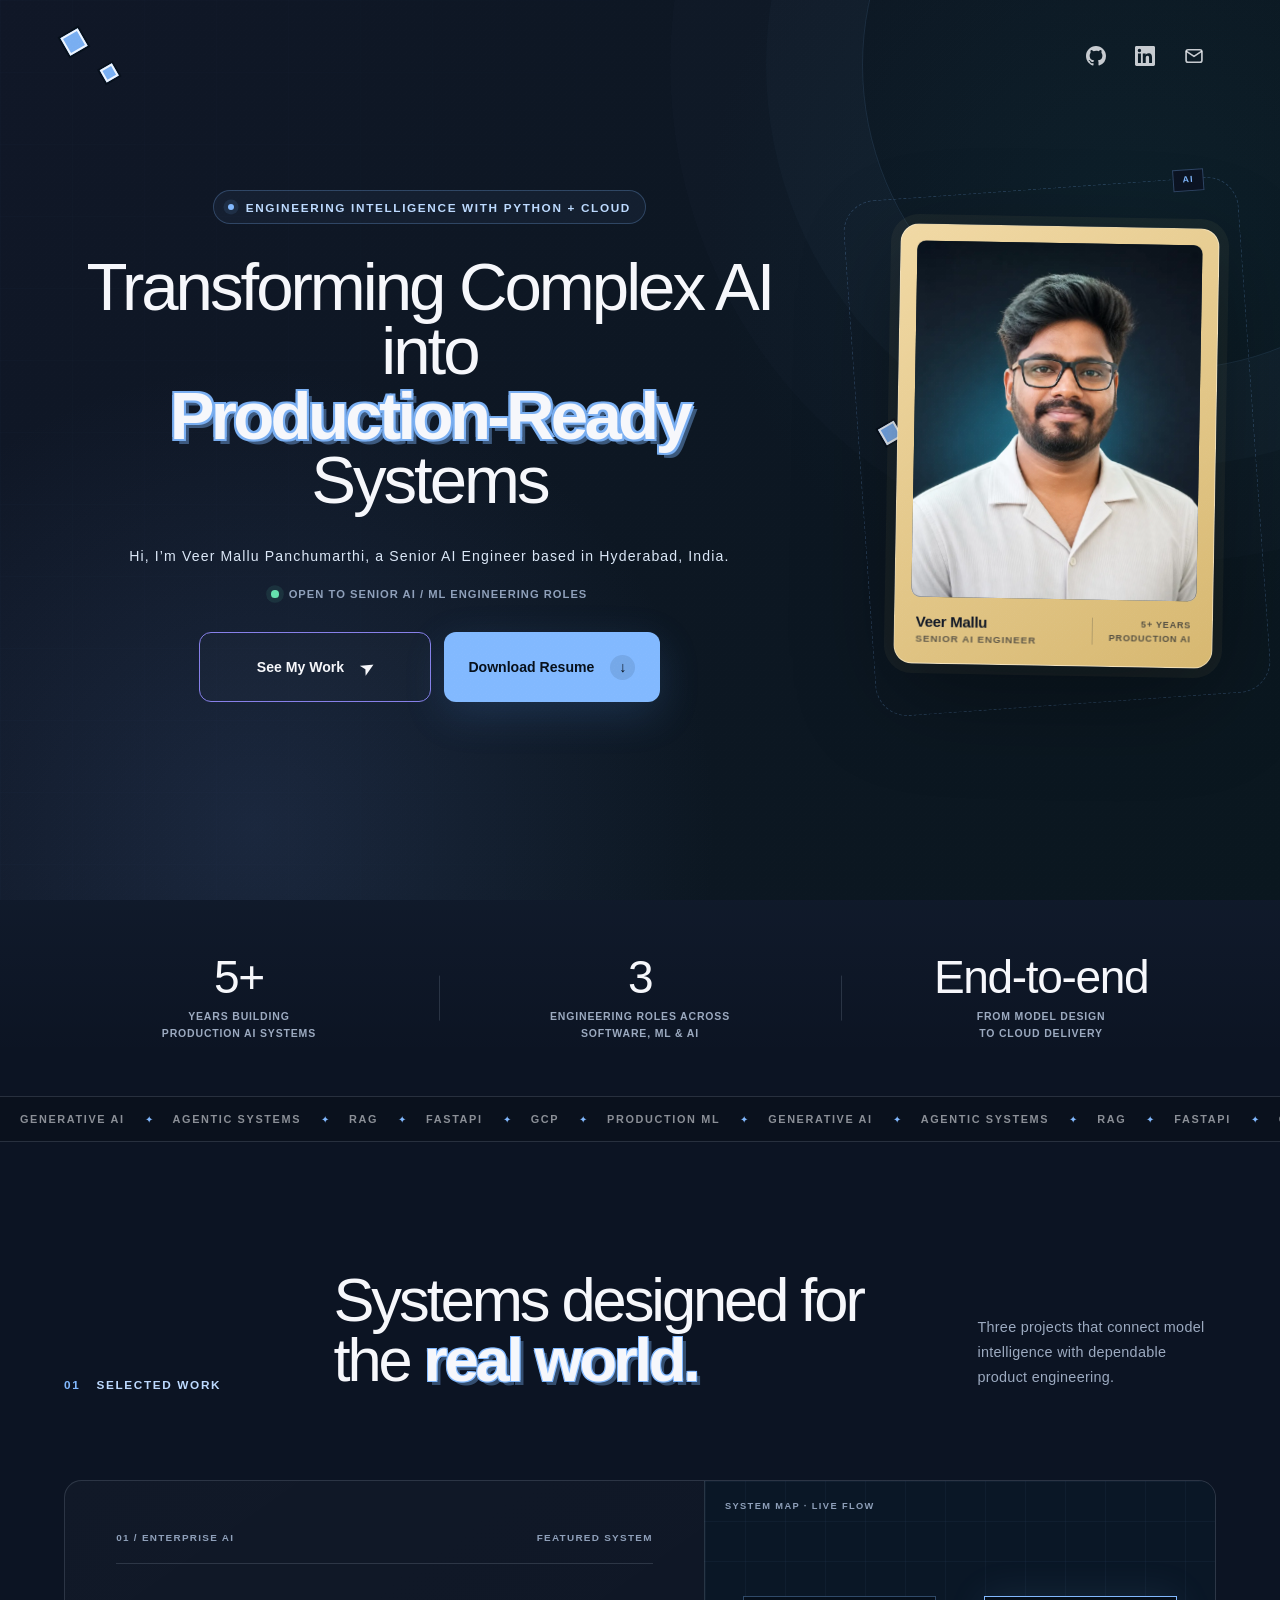
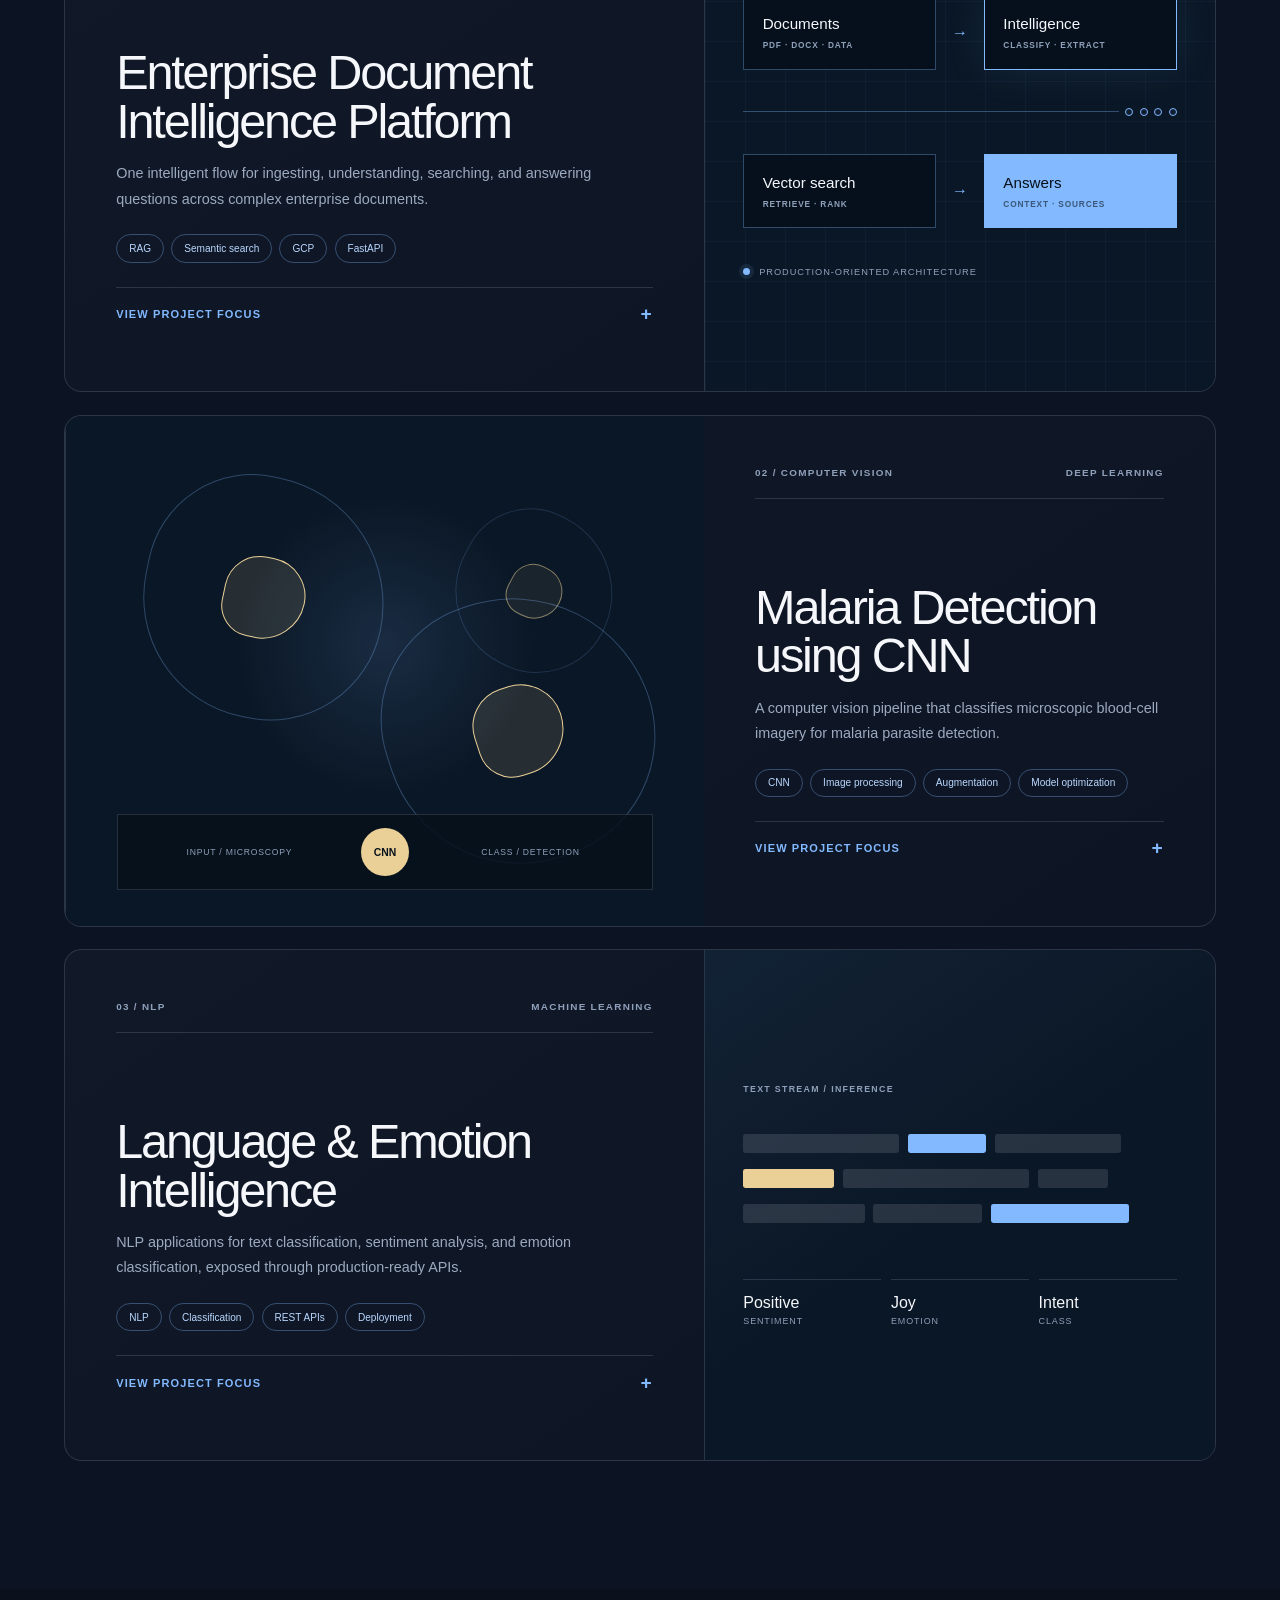
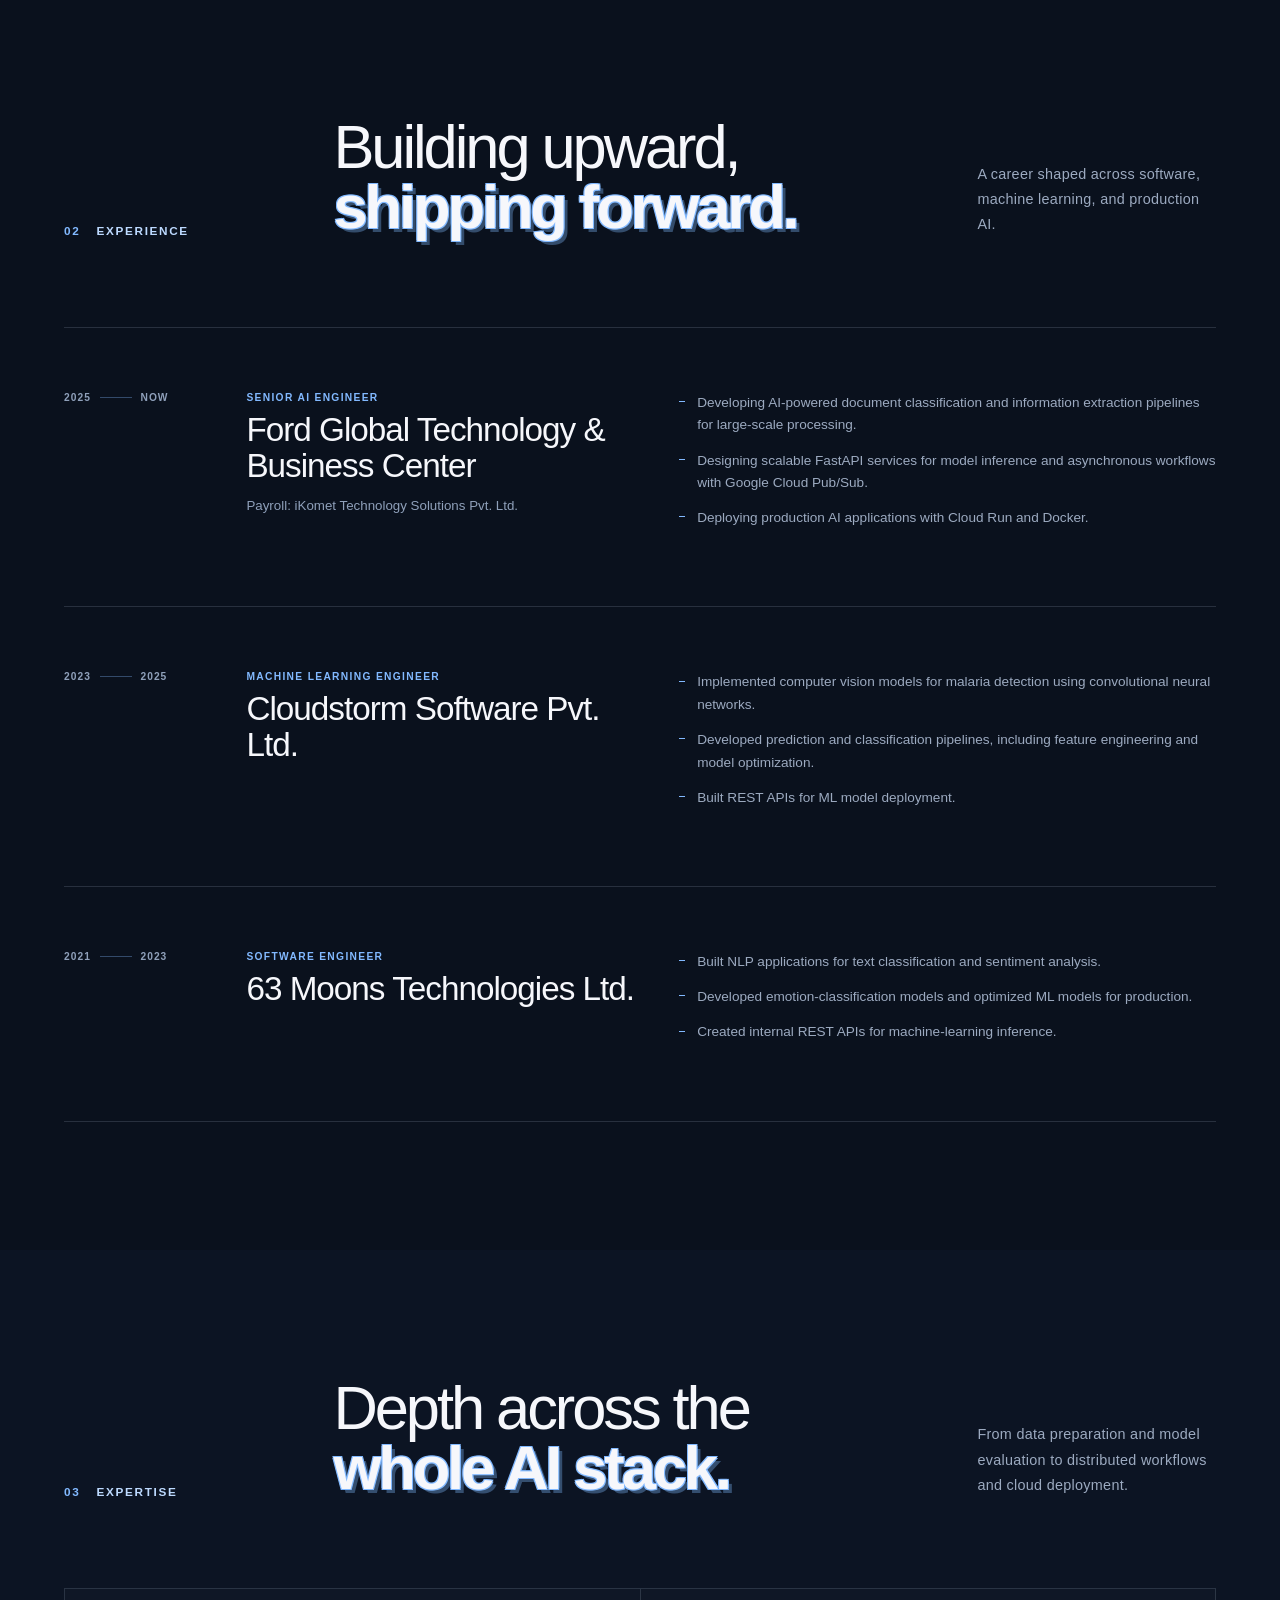
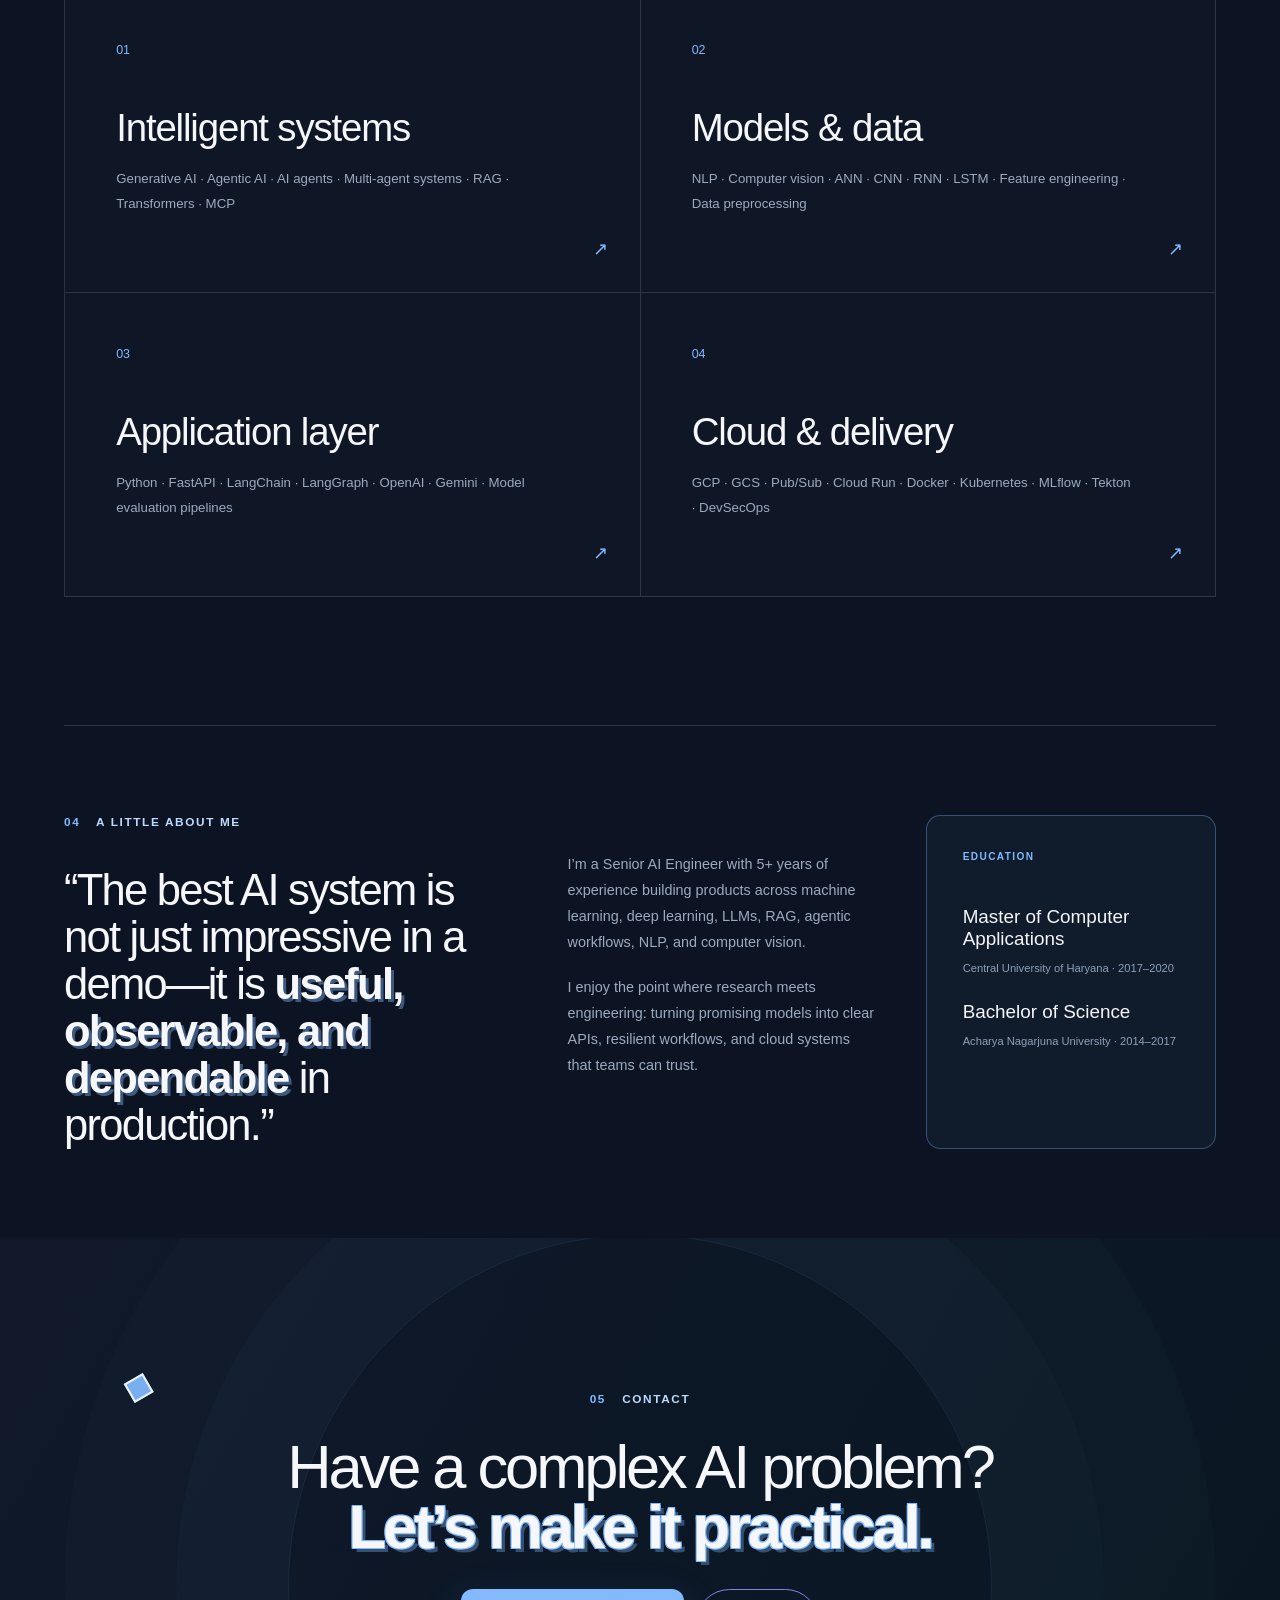
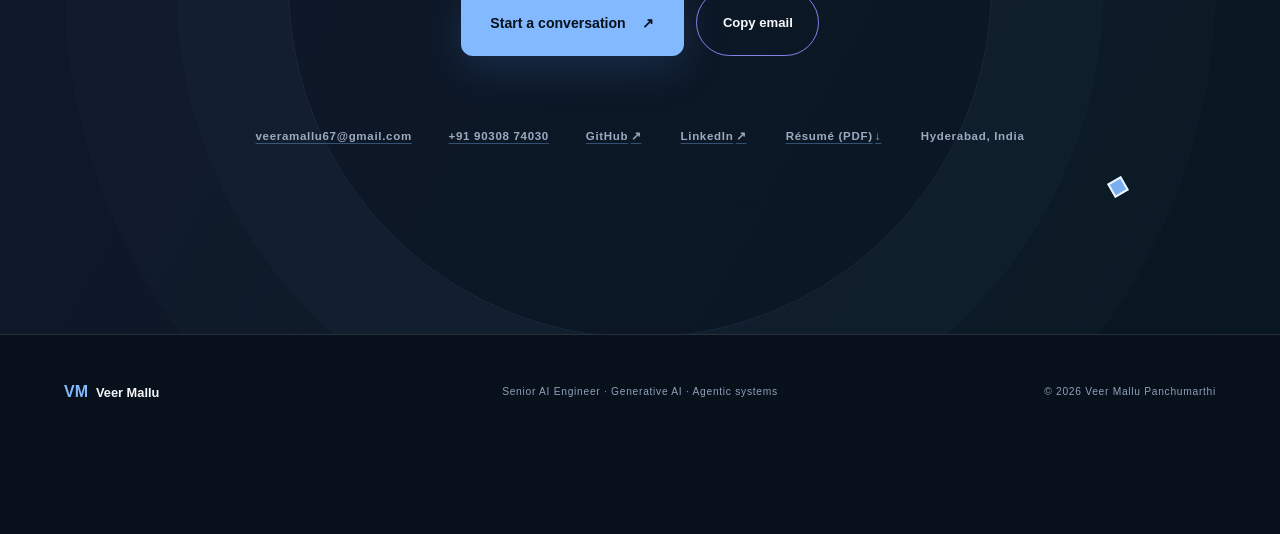
==== commit 82ad55e3: "Replace header text links with GitHub/LinkedIn/email icon buttons - Top-right utility nav is now inl" ====
--- a/index.html
+++ b/index.html
@@ -74,7 +74,10 @@
           "FastAPI",
           "Google Cloud Platform"
         ],
-        "sameAs": ["https://github.com/Veeramallu743"]
+        "sameAs": [
+          "https://github.com/Veeramallu743",
+          "https://www.linkedin.com/in/veer-mallu-a2a4ab255"
+        ]
       }
     </script>
     <script src="script.js" defer></script>
@@ -87,10 +90,23 @@
       <a class="corner-mark" href="#top" aria-label="Veer Mallu Panchumarthi, home">
         <i></i><i></i>
       </a>
-      <nav class="utility-nav" aria-label="Utility navigation">
-        <a href="https://github.com/Veeramallu743" target="_blank" rel="noopener noreferrer">GitHub <span aria-hidden="true">↗</span></a>
-        <a href="mailto:veeramallu67@gmail.com">Email <span aria-hidden="true">↗</span></a>
-        <a href="assets/resume.pdf" download="Veer-Mallu-Panchumarthi-Resume.pdf" aria-label="Download Veer Mallu Panchumarthi's resume">Resume <span aria-hidden="true">↓</span></a>
+      <nav class="utility-nav" aria-label="Profiles and contact">
+        <a href="https://github.com/Veeramallu743" target="_blank" rel="noopener noreferrer" aria-label="Veer Mallu Panchumarthi on GitHub (opens in a new tab)">
+          <svg viewBox="0 0 16 16" width="20" height="20" aria-hidden="true" focusable="false" fill="currentColor">
+            <path d="M8 0C3.58 0 0 3.58 0 8c0 3.54 2.29 6.53 5.47 7.59.4.07.55-.17.55-.38 0-.19-.01-.82-.01-1.49-2.01.37-2.53-.49-2.69-.94-.09-.23-.48-.94-.82-1.13-.28-.15-.68-.52-.01-.53.63-.01 1.08.58 1.23.82.72 1.21 1.87.87 2.33.66.07-.52.28-.87.51-1.07-1.78-.2-3.64-.89-3.64-3.95 0-.87.31-1.59.82-2.15-.08-.2-.36-1.02.08-2.12 0 0 .67-.21 2.2.82a7.6 7.6 0 0 1 2-.27c.68 0 1.36.09 2 .27 1.53-1.04 2.2-.82 2.2-.82.44 1.1.16 1.92.08 2.12.51.56.82 1.27.82 2.15 0 3.07-1.87 3.75-3.65 3.95.29.25.54.73.54 1.48 0 1.07-.01 1.93-.01 2.2 0 .21.15.46.55.38A8.02 8.02 0 0 0 16 8c0-4.42-3.58-8-8-8Z"/>
+          </svg>
+        </a>
+        <a href="https://www.linkedin.com/in/veer-mallu-a2a4ab255" target="_blank" rel="noopener noreferrer" aria-label="Veer Mallu Panchumarthi on LinkedIn (opens in a new tab)">
+          <svg viewBox="0 0 24 24" width="20" height="20" aria-hidden="true" focusable="false" fill="currentColor">
+            <path d="M20.45 20.45h-3.56v-5.57c0-1.33-.03-3.04-1.85-3.04-1.86 0-2.14 1.45-2.14 2.94v5.67H9.35V9h3.41v1.56h.05c.48-.9 1.63-1.85 3.36-1.85 3.6 0 4.27 2.37 4.27 5.45v6.29zM5.34 7.43a2.07 2.07 0 1 1 0-4.14 2.07 2.07 0 0 1 0 4.14zm1.78 13.02H3.55V9h3.57v11.45zM22.22 0H1.77C.79 0 0 .77 0 1.72v20.56C0 23.23.79 24 1.77 24h20.45c.98 0 1.78-.77 1.78-1.72V1.72C24 .77 23.2 0 22.22 0z"/>
+          </svg>
+        </a>
+        <a href="mailto:veeramallu67@gmail.com" aria-label="Email Veer Mallu Panchumarthi">
+          <svg viewBox="0 0 24 24" width="20" height="20" aria-hidden="true" focusable="false" fill="none" stroke="currentColor" stroke-width="2" stroke-linecap="round" stroke-linejoin="round">
+            <rect x="2.5" y="4.5" width="19" height="15" rx="2.5"/>
+            <path d="m3 6.5 9 6 9-6"/>
+          </svg>
+        </a>
       </nav>
     </header>
 
@@ -339,7 +355,9 @@
         <div class="contact-details reveal-on-scroll">
           <a href="mailto:veeramallu67@gmail.com">veeramallu67@gmail.com</a>
           <a href="tel:+919030874030">+91 90308 74030</a>
-          <a href="https://github.com/Veeramallu743" target="_blank" rel="noopener noreferrer">github.com/Veeramallu743 <span aria-hidden="true">↗</span></a>
+          <a href="https://github.com/Veeramallu743" target="_blank" rel="noopener noreferrer">GitHub <span aria-hidden="true">↗</span></a>
+          <a href="https://www.linkedin.com/in/veer-mallu-a2a4ab255" target="_blank" rel="noopener noreferrer">LinkedIn <span aria-hidden="true">↗</span></a>
+          <a href="assets/resume.pdf" download="Veer-Mallu-Panchumarthi-Resume.pdf">Résumé (PDF) <span aria-hidden="true">↓</span></a>
           <span>Hyderabad, India</span>
         </div>
       </section>
--- a/styles.css
+++ b/styles.css
@@ -42,11 +42,10 @@
 .corner-mark i, .portrait-spark { position: absolute; display: block; width: 1.25rem; aspect-ratio: 1; border: 2px solid #eef4fd; background: #79aef1; box-shadow: 0 0 0 2px rgba(7,16,27,.95); transform: rotate(60deg); }
 .corner-mark i:first-child { top: 0; left: 0; }
 .corner-mark i:last-child { right: 0; bottom: 0; width: .9rem; }
-.utility-nav { display: flex; align-items: center; gap: clamp(1.1rem,3.5vw,4rem); }
-.utility-nav a { display: inline-flex; align-items: center; min-height: 44px; padding: .35rem .1rem; color: rgba(246,247,251,.9); font-size: clamp(.82rem,1vw,1rem); text-decoration: none; white-space: nowrap; }
-.utility-nav a span { margin-left: .35rem; color: rgba(246,247,251,.55); }
-.utility-nav a:hover, .utility-nav a:focus-visible { color: var(--blue); }
-.utility-nav a:hover span, .utility-nav a:focus-visible span { color: var(--blue); }
+.utility-nav { display: flex; align-items: center; gap: .3rem; }
+.utility-nav a { display: inline-grid; place-items: center; width: 44px; height: 44px; border-radius: .65rem; color: rgba(246,247,251,.8); text-decoration: none; transition: color 150ms ease, background 150ms ease; }
+.utility-nav a svg { display: block; width: 20px; height: 20px; }
+.utility-nav a:hover, .utility-nav a:focus-visible { color: var(--white); background: rgba(130,185,255,.14); }
 
 .hero { position: relative; min-height: 100svh; display: grid; grid-template-columns: minmax(0,1.65fr) minmax(18rem,.72fr); align-items: center; gap: clamp(3rem,8vw,10rem); overflow: hidden; padding: 8.5rem var(--pad) 9rem; background: radial-gradient(circle at 20% 92%, rgba(72,98,153,.22), transparent 35%), radial-gradient(circle at 88% 24%, rgba(20,78,89,.15), transparent 32%), linear-gradient(115deg,#101727 0%,#0a171f 100%); isolation: isolate; }
 .hero::before { content: ""; position: absolute; inset: 0; z-index: -2; opacity: .26; background-image: linear-gradient(rgba(130,185,255,.055) 1px,transparent 1px),linear-gradient(90deg,rgba(130,185,255,.055) 1px,transparent 1px); background-size: 4.5rem 4.5rem; -webkit-mask-image: linear-gradient(90deg,black,transparent 70%); mask-image: linear-gradient(90deg,black,transparent 70%); }
@@ -255,8 +254,7 @@
 
 @media (max-width: 600px) {
   .site-header { min-height: 5.5rem; padding-inline: 1.25rem; gap: .75rem; }
-  .utility-nav { gap: 1rem; }
-  .utility-nav a { font-size: .78rem; }
+  .utility-nav { gap: .1rem; }
   .corner-mark { width: 2.9rem; height: 2.9rem; }
   .corner-mark i:first-child { width: 1.05rem; }
   .corner-mark i:last-child { width: .78rem; }
@@ -305,8 +303,7 @@
 
 @media (max-width: 400px) {
   .site-header { padding-inline: 1rem; }
-  .utility-nav { gap: .8rem; }
-  .utility-nav a { font-size: .74rem; }
+  .utility-nav { gap: 0; }
   .hero { padding: 7rem 1rem 5.5rem; gap: 2.8rem; }
   h1 { font-size: clamp(2.35rem,11.4vw,3.2rem); line-height: 1; letter-spacing: -.03em; overflow-wrap: break-word; }
   h1 .outlined { letter-spacing: -.05em; }
@@ -350,6 +347,7 @@
   .button-outline { border-color: var(--blue); }
   .floating-nav { background: #01040a; border-color: rgba(255, 255, 255, .35); }
   .floating-nav a { color: rgba(246, 247, 251, .92); }
+  .utility-nav a { color: var(--white); }
   .tag-list li { color: #d7e7ff; border-color: var(--blue); }
   .noise { display: none; }
 }
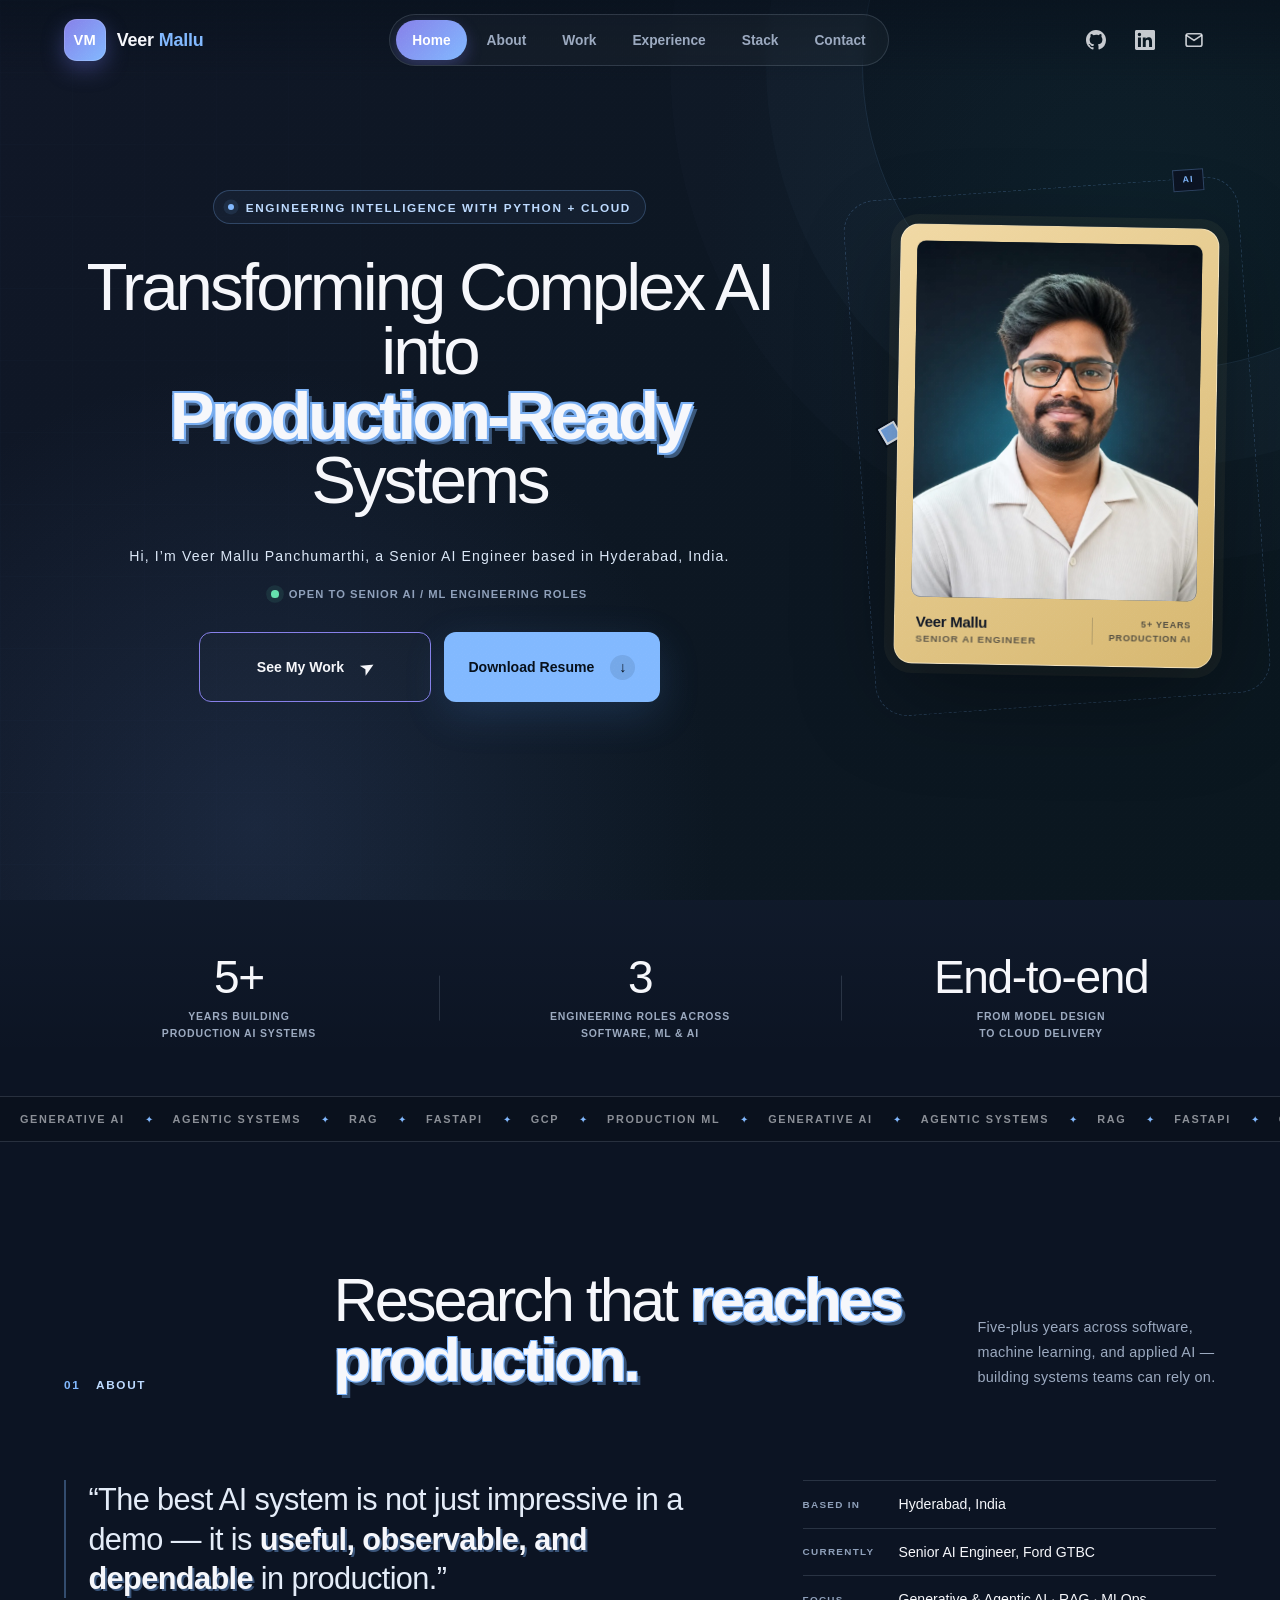
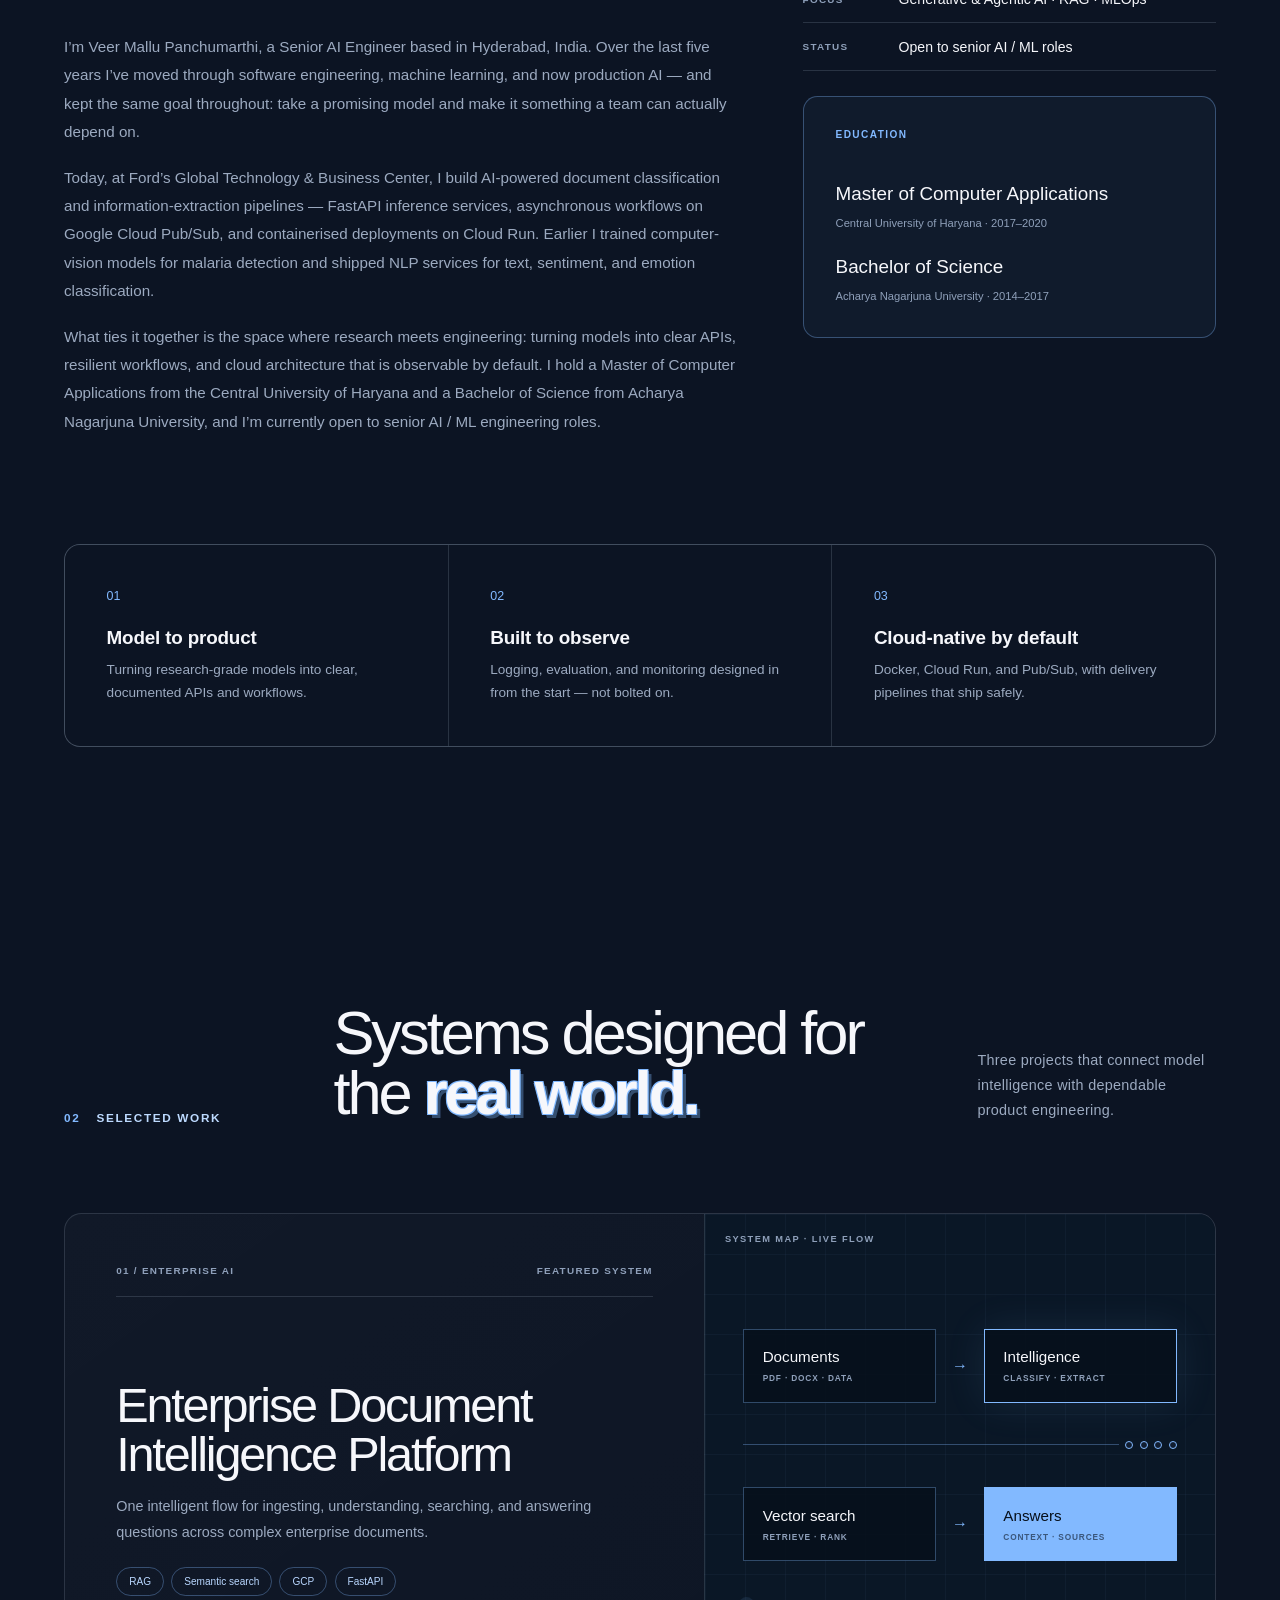
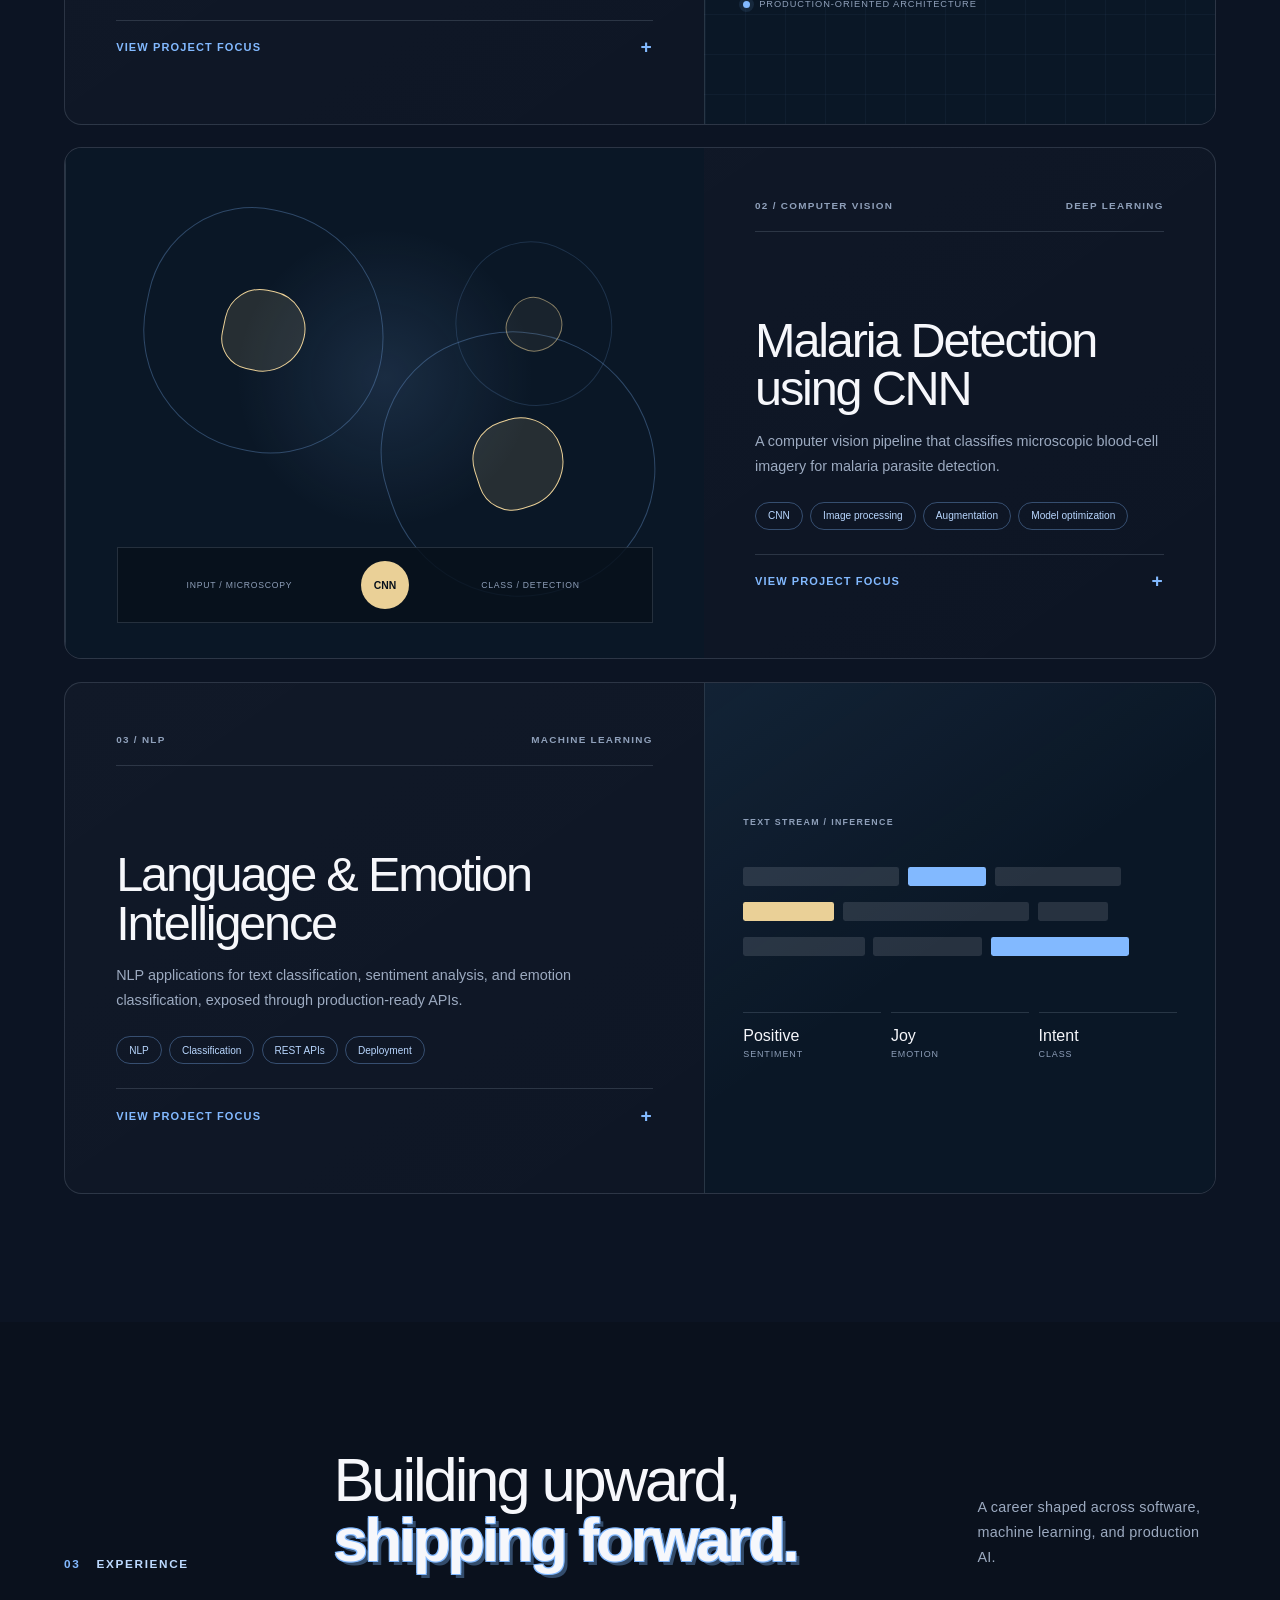
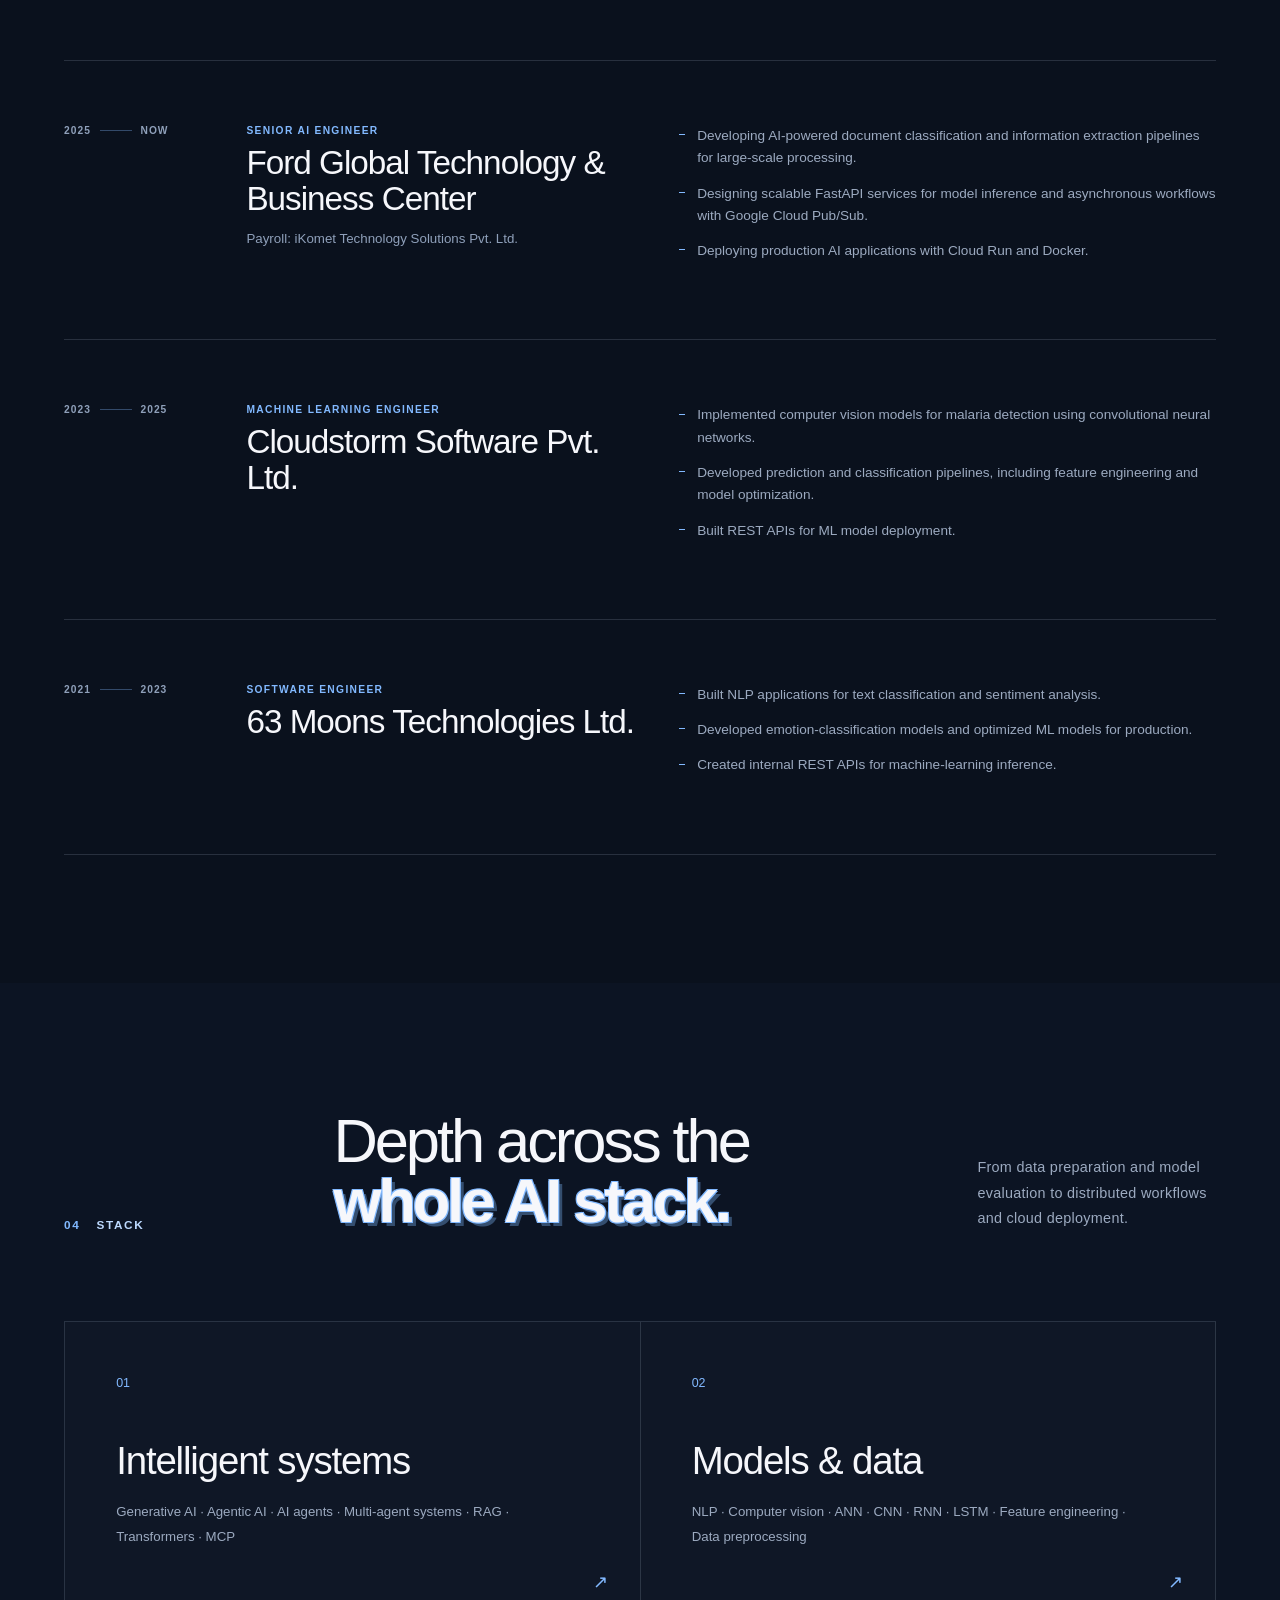
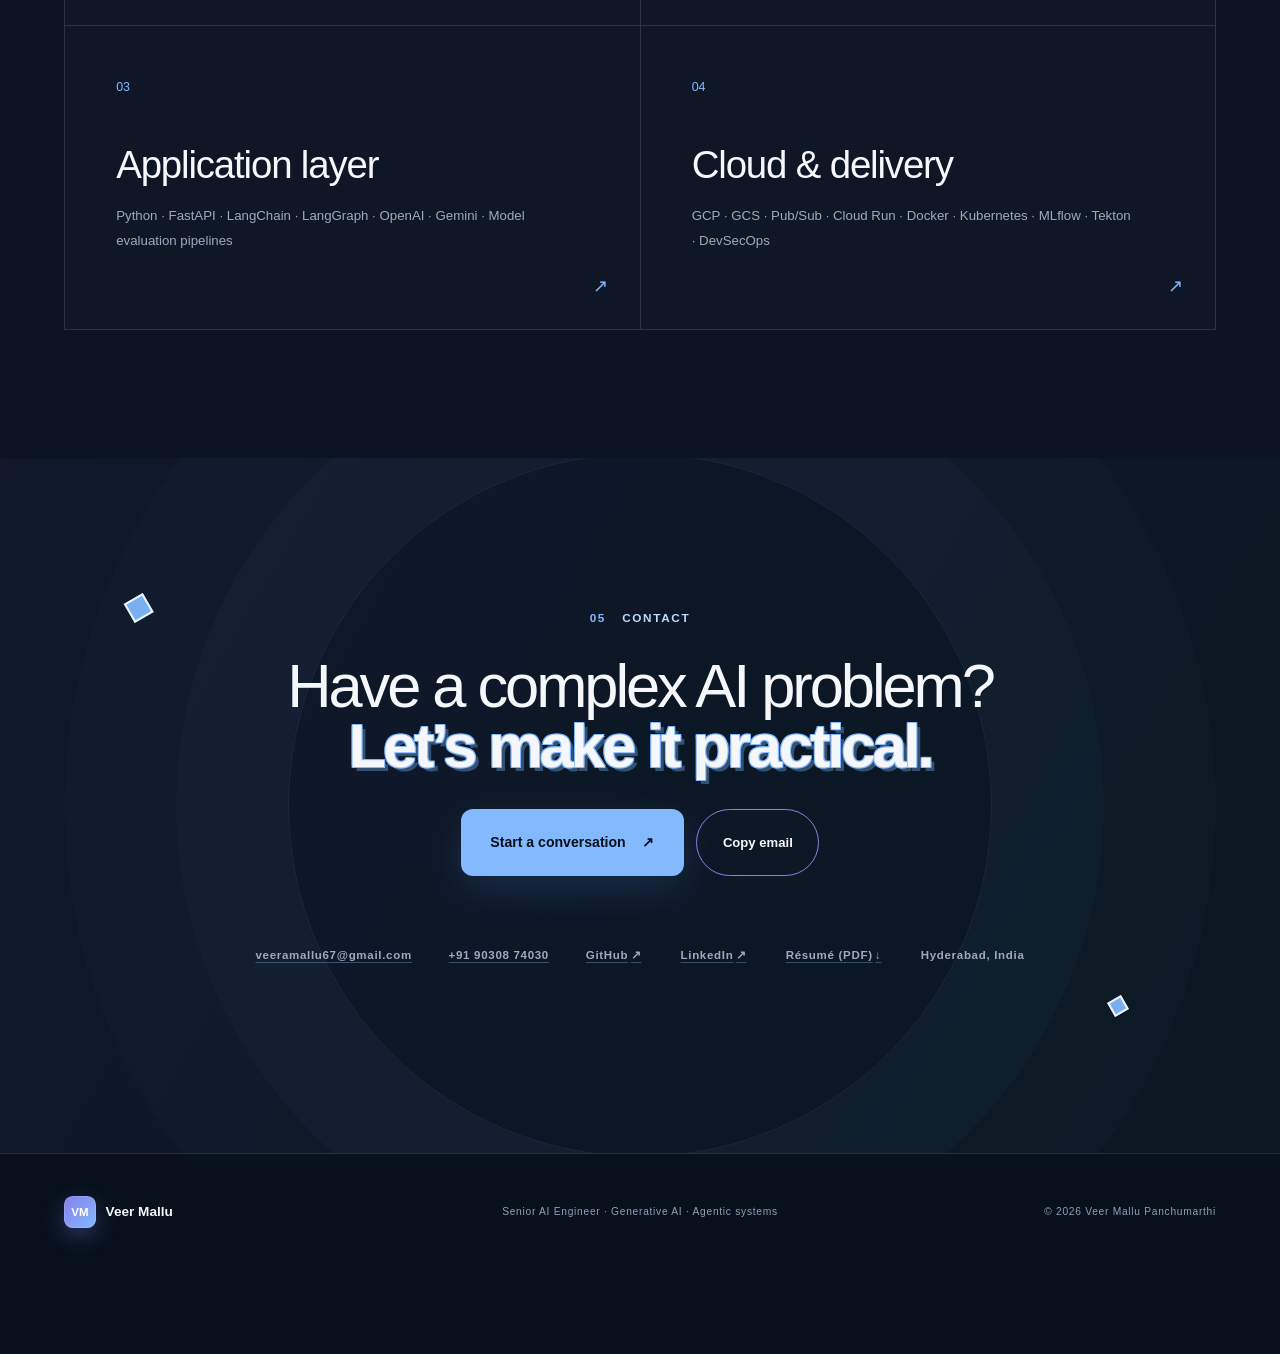
==== commit b01388c7: "Restructure: VM brand, top pill nav, dedicated About section - New "VM" gradient badge logo + "Veer " ====
--- a/index.html
+++ b/index.html
@@ -87,9 +87,20 @@
     <div class="noise" aria-hidden="true"></div>
 
     <header class="site-header" data-header>
-      <a class="corner-mark" href="#top" aria-label="Veer Mallu Panchumarthi, home">
-        <i></i><i></i>
+      <a class="brand-logo" href="#top" aria-label="Veer Mallu Panchumarthi — home">
+        <span class="brand-badge" aria-hidden="true">VM</span>
+        <span class="brand-word">Veer&nbsp;<span class="brand-word-accent">Mallu</span></span>
       </a>
+
+      <nav class="section-nav" aria-label="Sections" data-section-nav>
+        <a href="#top">Home</a>
+        <a href="#about">About</a>
+        <a href="#work">Work</a>
+        <a href="#experience">Experience</a>
+        <a href="#stack">Stack</a>
+        <a href="#contact">Contact</a>
+      </nav>
+
       <nav class="utility-nav" aria-label="Profiles and contact">
         <a href="https://github.com/Veeramallu743" target="_blank" rel="noopener noreferrer" aria-label="Veer Mallu Panchumarthi on GitHub (opens in a new tab)">
           <svg viewBox="0 0 16 16" width="20" height="20" aria-hidden="true" focusable="false" fill="currentColor">
@@ -175,9 +186,60 @@
         </div>
       </div>
 
+      <section class="section about-section" id="about">
+        <header class="section-heading reveal-on-scroll">
+          <p class="section-kicker"><span>01</span> About</p>
+          <h2>Research that <em>reaches production.</em></h2>
+          <p>Five-plus years across software, machine learning, and applied AI — building systems teams can rely on.</p>
+        </header>
+
+        <div class="about-layout">
+          <div class="about-lead reveal-on-scroll">
+            <blockquote>“The best AI system is not just impressive in a demo — it is <em>useful, observable, and dependable</em> in production.”</blockquote>
+            <p>I’m Veer Mallu Panchumarthi, a Senior AI Engineer based in Hyderabad, India. Over the last five years I’ve moved through software engineering, machine learning, and now production AI — and kept the same goal throughout: take a promising model and make it something a team can actually depend on.</p>
+            <p>Today, at Ford’s Global Technology &amp; Business Center, I build AI-powered document classification and information-extraction pipelines — FastAPI inference services, asynchronous workflows on Google Cloud Pub/Sub, and containerised deployments on Cloud Run. Earlier I trained computer-vision models for malaria detection and shipped NLP services for text, sentiment, and emotion classification.</p>
+            <p>What ties it together is the space where research meets engineering: turning models into clear APIs, resilient workflows, and cloud architecture that is observable by default. I hold a Master of Computer Applications from the Central University of Haryana and a Bachelor of Science from Acharya Nagarjuna University, and I’m currently open to senior AI / ML engineering roles.</p>
+          </div>
+
+          <aside class="about-side reveal-on-scroll">
+            <dl class="about-facts">
+              <div><dt>Based in</dt><dd>Hyderabad, India</dd></div>
+              <div><dt>Currently</dt><dd>Senior AI Engineer, Ford GTBC</dd></div>
+              <div><dt>Focus</dt><dd>Generative &amp; Agentic AI · RAG · MLOps</dd></div>
+              <div><dt>Status</dt><dd>Open to senior AI / ML roles</dd></div>
+            </dl>
+            <div class="education-card">
+              <p>Education</p>
+              <h3>Master of Computer Applications</h3>
+              <span>Central University of Haryana · 2017–2020</span>
+              <h3>Bachelor of Science</h3>
+              <span>Acharya Nagarjuna University · 2014–2017</span>
+            </div>
+          </aside>
+        </div>
+
+        <div class="about-principles reveal-on-scroll">
+          <article>
+            <span class="expertise-number">01</span>
+            <h3>Model to product</h3>
+            <p>Turning research-grade models into clear, documented APIs and workflows.</p>
+          </article>
+          <article>
+            <span class="expertise-number">02</span>
+            <h3>Built to observe</h3>
+            <p>Logging, evaluation, and monitoring designed in from the start — not bolted on.</p>
+          </article>
+          <article>
+            <span class="expertise-number">03</span>
+            <h3>Cloud-native by default</h3>
+            <p>Docker, Cloud Run, and Pub/Sub, with delivery pipelines that ship safely.</p>
+          </article>
+        </div>
+      </section>
+
       <section class="section work-section" id="work">
         <header class="section-heading reveal-on-scroll">
-          <p class="section-kicker"><span>01</span> Selected work</p>
+          <p class="section-kicker"><span>02</span> Selected work</p>
           <h2>Systems designed for the <em>real world.</em></h2>
           <p>Three projects that connect model intelligence with dependable product engineering.</p>
         </header>
@@ -263,7 +325,7 @@
 
       <section class="section experience-section" id="experience">
         <header class="section-heading section-heading-dark reveal-on-scroll">
-          <p class="section-kicker"><span>02</span> Experience</p>
+          <p class="section-kicker"><span>03</span> Experience</p>
           <h2>Building upward, <em>shipping forward.</em></h2>
           <p>A career shaped across software, machine learning, and production AI.</p>
         </header>
@@ -299,9 +361,9 @@
         </div>
       </section>
 
-      <section class="section expertise-section" id="about">
+      <section class="section expertise-section" id="stack">
         <header class="section-heading reveal-on-scroll">
-          <p class="section-kicker"><span>03</span> Expertise</p>
+          <p class="section-kicker"><span>04</span> Stack</p>
           <h2>Depth across the <em>whole AI stack.</em></h2>
           <p>From data preparation and model evaluation to distributed workflows and cloud deployment.</p>
         </header>
@@ -323,24 +385,6 @@
             <span class="expertise-number">04</span><h3>Cloud &amp; delivery</h3>
             <p>GCP · GCS · Pub/Sub · Cloud Run · Docker · Kubernetes · MLflow · Tekton · DevSecOps</p>
           </article>
-        </div>
-
-        <div class="about-grid reveal-on-scroll">
-          <div class="about-statement">
-            <p class="section-kicker"><span>04</span> A little about me</p>
-            <blockquote>“The best AI system is not just impressive in a demo—it is <em>useful, observable, and dependable</em> in production.”</blockquote>
-          </div>
-          <div class="about-copy">
-            <p>I’m a Senior AI Engineer with 5+ years of experience building products across machine learning, deep learning, LLMs, RAG, agentic workflows, NLP, and computer vision.</p>
-            <p>I enjoy the point where research meets engineering: turning promising models into clear APIs, resilient workflows, and cloud systems that teams can trust.</p>
-          </div>
-          <div class="education-card">
-            <p>Education</p>
-            <h3>Master of Computer Applications</h3>
-            <span>Central University of Haryana · 2017–2020</span>
-            <h3>Bachelor of Science</h3>
-            <span>Acharya Nagarjuna University · 2014–2017</span>
-          </div>
         </div>
       </section>
 
@@ -364,18 +408,13 @@
     </main>
 
     <footer>
-      <a class="brand" href="#top"><span class="brand-mark">VM</span><span class="brand-name">Veer Mallu</span></a>
+      <a class="brand" href="#top">
+        <span class="brand-badge brand-badge-sm" aria-hidden="true">VM</span>
+        <span class="brand-name">Veer Mallu</span>
+      </a>
       <p>Senior AI Engineer · Generative AI · Agentic systems</p>
       <p>© <span data-year>2026</span> Veer Mallu Panchumarthi</p>
     </footer>
-
-    <nav class="floating-nav" aria-label="Portfolio sections" data-floating-nav aria-hidden="true" inert>
-      <a class="active" href="#top">Home</a>
-      <a href="#work">Work</a>
-      <a href="#experience">Experience</a>
-      <a href="#about">About</a>
-      <a href="#contact">Contact</a>
-    </nav>
 
     <div class="scroll-progress" aria-hidden="true" data-scroll-progress></div>
     <div class="toast" role="status" aria-live="polite" data-toast>Email copied to clipboard</div>
--- a/styles.css
+++ b/styles.css
@@ -36,16 +36,28 @@
 .sr-only { position: absolute; width: 1px; height: 1px; padding: 0; margin: -1px; overflow: hidden; clip: rect(0,0,0,0); white-space: nowrap; border: 0; }
 .noise { position: fixed; inset: 0; z-index: 60; opacity: .025; pointer-events: none; background-image: repeating-radial-gradient(circle at 20% 20%, #fff 0, #fff .55px, transparent .75px, transparent 5px); background-size: 8px 8px; mix-blend-mode: overlay; }
 
-.site-header { position: fixed; inset: 0 0 auto; z-index: 40; min-height: 7rem; display: grid; grid-template-columns: 1fr auto; align-items: center; gap: 1rem; padding: 1.1rem var(--pad); padding-left: max(var(--pad), env(safe-area-inset-left)); padding-right: max(var(--pad), env(safe-area-inset-right)); transition: min-height 180ms ease, background 180ms ease; }
-.site-header.scrolled { min-height: 5rem; background: rgba(7,16,27,.9); backdrop-filter: blur(18px); }
-.corner-mark { position: relative; display: block; width: 3.3rem; height: 3rem; }
-.corner-mark i, .portrait-spark { position: absolute; display: block; width: 1.25rem; aspect-ratio: 1; border: 2px solid #eef4fd; background: #79aef1; box-shadow: 0 0 0 2px rgba(7,16,27,.95); transform: rotate(60deg); }
-.corner-mark i:first-child { top: 0; left: 0; }
-.corner-mark i:last-child { right: 0; bottom: 0; width: .9rem; }
-.utility-nav { display: flex; align-items: center; gap: .3rem; }
+.site-header { position: fixed; inset: 0 0 auto; z-index: 40; display: grid; grid-template-columns: auto 1fr auto; align-items: center; column-gap: clamp(1rem, 3vw, 2.5rem); padding: .85rem var(--pad); padding-left: max(var(--pad), env(safe-area-inset-left)); padding-right: max(var(--pad), env(safe-area-inset-right)); background: linear-gradient(180deg, rgba(7,16,27,.55), transparent); transition: padding 180ms ease, background 180ms ease; }
+.site-header.scrolled { padding-block: .6rem; background: rgba(7,16,27,.9); backdrop-filter: blur(18px); box-shadow: 0 1px 0 var(--line); }
+
+/* Brand */
+.brand-logo { display: inline-flex; align-items: center; gap: .7rem; min-height: 44px; text-decoration: none; }
+.brand-badge { display: grid; place-items: center; width: 2.6rem; height: 2.6rem; border-radius: .8rem; background: linear-gradient(135deg, var(--violet) 0%, var(--blue) 100%); color: #fff; font-size: .92rem; font-weight: 800; letter-spacing: .02em; box-shadow: 0 .5rem 1.4rem rgba(115,120,235,.35), inset 0 0 0 1px rgba(255,255,255,.14); }
+.brand-word { color: var(--white); font-size: 1.12rem; font-weight: 700; letter-spacing: -.01em; white-space: nowrap; }
+.brand-word-accent { color: var(--blue); }
+
+/* Section pill nav (top) */
+.section-nav { justify-self: center; display: flex; gap: .15rem; max-width: 100%; padding: .34rem; border: 1px solid var(--line); border-radius: 999px; background: rgba(255,255,255,.03); backdrop-filter: blur(6px); overflow-x: auto; scrollbar-width: none; -ms-overflow-style: none; scroll-snap-type: x proximity; overscroll-behavior-x: contain; }
+.section-nav::-webkit-scrollbar { display: none; }
+.section-nav a { flex: 0 0 auto; scroll-snap-align: center; display: inline-flex; align-items: center; min-height: 40px; padding: .5rem 1.05rem; border-radius: 999px; color: var(--muted); font-size: .86rem; font-weight: 600; text-decoration: none; white-space: nowrap; transition: color 150ms ease, background 150ms ease; }
+.section-nav a:hover, .section-nav a:focus-visible { color: var(--white); }
+.section-nav a.active { color: #fff; background: linear-gradient(135deg, var(--violet), var(--blue)); box-shadow: 0 .4rem 1rem rgba(115,120,235,.3); }
+
+/* Profile / contact icons */
+.utility-nav { justify-self: end; display: flex; align-items: center; gap: .3rem; }
 .utility-nav a { display: inline-grid; place-items: center; width: 44px; height: 44px; border-radius: .65rem; color: rgba(246,247,251,.8); text-decoration: none; transition: color 150ms ease, background 150ms ease; }
 .utility-nav a svg { display: block; width: 20px; height: 20px; }
 .utility-nav a:hover, .utility-nav a:focus-visible { color: var(--white); background: rgba(130,185,255,.14); }
+.portrait-spark { position: absolute; display: block; width: 1.25rem; aspect-ratio: 1; border: 2px solid #eef4fd; background: #79aef1; box-shadow: 0 0 0 2px rgba(7,16,27,.95); transform: rotate(60deg); }
 
 .hero { position: relative; min-height: 100svh; display: grid; grid-template-columns: minmax(0,1.65fr) minmax(18rem,.72fr); align-items: center; gap: clamp(3rem,8vw,10rem); overflow: hidden; padding: 8.5rem var(--pad) 9rem; background: radial-gradient(circle at 20% 92%, rgba(72,98,153,.22), transparent 35%), radial-gradient(circle at 88% 24%, rgba(20,78,89,.15), transparent 32%), linear-gradient(115deg,#101727 0%,#0a171f 100%); isolation: isolate; }
 .hero::before { content: ""; position: absolute; inset: 0; z-index: -2; opacity: .26; background-image: linear-gradient(rgba(130,185,255,.055) 1px,transparent 1px),linear-gradient(90deg,rgba(130,185,255,.055) 1px,transparent 1px); background-size: 4.5rem 4.5rem; -webkit-mask-image: linear-gradient(90deg,black,transparent 70%); mask-image: linear-gradient(90deg,black,transparent 70%); }
@@ -88,11 +100,6 @@
 .hero-copy .reveal:nth-child(3) { animation-delay: 190ms; }
 .hero-copy .reveal:nth-child(4) { animation-delay: 270ms; }
 .hero-visual.reveal { animation-delay: 210ms; }
-.floating-nav { position: fixed; z-index: 50; left: 50%; bottom: calc(1.2rem + var(--safe-b)); display: flex; gap: .25rem; width: min(94vw,52rem); padding: .5rem; border: 1px solid rgba(255,255,255,.09); border-radius: 999px; background: rgba(3,8,13,.92); box-shadow: 0 1.5rem 5rem rgba(0,0,0,.42); backdrop-filter: blur(18px); opacity: 0; visibility: hidden; pointer-events: none; transform: translate(-50%,1rem); transition: opacity 220ms ease, transform 220ms ease, visibility 220ms ease; }
-.floating-nav.is-visible { opacity: 1; visibility: visible; pointer-events: auto; transform: translate(-50%,0); }
-.floating-nav a { flex: 1; min-width: 0; min-height: 44px; display: flex; align-items: center; justify-content: center; padding: .55rem .5rem; border-radius: 999px; color: rgba(246,247,251,.74); font-size: clamp(.72rem,2vw,.82rem); font-weight: 650; text-align: center; text-decoration: none; white-space: nowrap; transition: background 160ms ease,color 160ms ease; }
-.floating-nav a:hover, .floating-nav a:focus-visible, .floating-nav a.active { background: #02060b; color: #fff; }
-.floating-nav a.active { box-shadow: inset 0 0 0 1px rgba(130,185,255,.25); }
 
 .impact-strip { display: grid; grid-template-columns: repeat(3, 1fr); gap: clamp(1rem, 4vw, 3.5rem); max-width: 104rem; margin: 0 auto; padding: clamp(2rem, 5vw, 3.4rem) var(--pad); background: linear-gradient(180deg, rgba(130, 185, 255, .035), transparent 80%); }
 .impact-item { position: relative; display: flex; flex-direction: column; gap: .55rem; text-align: center; }
@@ -179,7 +186,6 @@
 .timeline-item li { position: relative; margin-bottom: .8rem; padding-left: 1.15rem; color: var(--muted); font-size: .85rem; line-height: 1.65; }
 .timeline-item li::before { content: ""; position: absolute; top: .68em; left: 0; width: .42rem; height: 1px; background: var(--blue); }
 
-.expertise-section { padding-bottom: 0; }
 .expertise-grid { display: grid; grid-template-columns: repeat(2,1fr); max-width: 104rem; margin: auto; border-top: 1px solid var(--line); border-left: 1px solid var(--line); }
 .expertise-card { position: relative; min-height: 19rem; padding: clamp(1.8rem,4vw,3.5rem); border-right: 1px solid var(--line); border-bottom: 1px solid var(--line); background: rgba(255,255,255,.012); }
 .expertise-card::after { content: "↗"; position: absolute; right: 2rem; bottom: 2rem; color: var(--blue); font-size: 1.1rem; transition: transform 180ms ease; }
@@ -188,12 +194,22 @@
 .expertise-number { color: var(--blue); font-size: .78rem; }
 .expertise-card h3 { margin: 3rem 0 1.1rem; font-size: clamp(1.8rem,3vw,2.8rem); font-weight: 400; letter-spacing: -.03em; }
 .expertise-card p { max-width: 38rem; margin: 0; padding-right: 2rem; color: var(--muted); font-size: .83rem; line-height: 1.85; }
-.about-grid { display: grid; grid-template-columns: 1.25fr .85fr .8fr; gap: clamp(2rem,4vw,5rem); max-width: 104rem; margin: clamp(6rem,10vw,10rem) auto 0; padding: clamp(3rem,7vw,7rem) 0; border-top: 1px solid var(--line); }
-.about-statement blockquote { max-width: 17ch; margin: 2.4rem 0 0; font-size: clamp(2rem,3.4vw,4rem); font-weight: 350; line-height: 1.08; letter-spacing: -.04em; }
-.about-statement blockquote em { color: var(--white); font-style: normal; font-weight: 650; text-shadow: 3px 3px 0 rgba(130,185,255,.42); }
-.about-copy { padding-top: 2.3rem; }
-.about-copy p { margin: 0 0 1.2rem; color: var(--muted); font-size: .9rem; line-height: 1.8; }
-.education-card { padding: 2.2rem; border: 1px solid var(--line-blue); border-radius: .9rem; background: var(--panel); }
+/* About */
+.about-layout { display: grid; grid-template-columns: minmax(0, 1.55fr) minmax(15rem, .95fr); gap: clamp(2rem, 5vw, 5.5rem); max-width: 104rem; margin: 0 auto; }
+.about-lead blockquote { margin: 0 0 2.2rem; padding-left: 1.4rem; border-left: 2px solid var(--line-blue); font-size: clamp(1.35rem, 2.4vw, 2.15rem); font-weight: 350; line-height: 1.28; letter-spacing: -.02em; color: #e4ecf8; }
+.about-lead blockquote em { color: var(--white); font-style: normal; font-weight: 650; text-shadow: 2px 2px 0 rgba(130,185,255,.4); }
+.about-lead p { margin: 0 0 1.15rem; color: var(--muted); font-size: .95rem; line-height: 1.85; max-width: 46rem; }
+.about-side { display: grid; gap: 1.6rem; align-content: start; }
+.about-facts { display: grid; gap: 0; margin: 0; }
+.about-facts > div { display: flex; flex-wrap: wrap; gap: .3rem 1rem; padding: .95rem 0; border-top: 1px solid var(--line); }
+.about-facts > div:last-child { border-bottom: 1px solid var(--line); }
+.about-facts dt { color: var(--muted-2); font-size: .62rem; font-weight: 700; letter-spacing: .13em; text-transform: uppercase; min-width: 5rem; padding-top: .15rem; }
+.about-facts dd { flex: 1; min-width: 12rem; margin: 0; color: var(--white); font-size: .88rem; font-weight: 500; }
+.about-principles { display: grid; grid-template-columns: repeat(3, 1fr); gap: 1px; max-width: 104rem; margin: clamp(3.5rem, 7vw, 6rem) auto 0; border: 1px solid var(--line); background: var(--line); border-radius: 1rem; overflow: hidden; }
+.about-principles article { padding: clamp(1.6rem, 3.5vw, 2.6rem); background: var(--navy); }
+.about-principles h3 { margin: 1.4rem 0 .6rem; font-size: 1.18rem; font-weight: 550; letter-spacing: -.01em; }
+.about-principles p { margin: 0; color: var(--muted); font-size: .85rem; line-height: 1.7; }
+.education-card { padding: 2rem; border: 1px solid var(--line-blue); border-radius: .9rem; background: var(--panel); }
 .education-card > p { margin: 0 0 2.7rem; color: var(--blue); font-size: .63rem; font-weight: 750; letter-spacing: .14em; text-transform: uppercase; }
 .education-card h3 { margin: 1.5rem 0 .45rem; font-size: 1.18rem; font-weight: 500; line-height: 1.2; }
 .education-card span { color: var(--muted-2); font-size: .7rem; line-height: 1.5; }
@@ -214,9 +230,9 @@
 .contact-orbit { position: absolute; width: 44rem; aspect-ratio: 1; left: 50%; top: 50%; border: 1px solid rgba(130,185,255,.11); border-radius: 50%; box-shadow: 0 0 0 7rem rgba(130,185,255,.025),0 0 0 14rem rgba(130,185,255,.015); transform: translate(-50%,-50%); }
 
 footer { display: grid; grid-template-columns: 1fr auto 1fr; align-items: center; gap: 2rem; padding: 2.2rem var(--pad) 7.5rem; border-top: 1px solid var(--line); background: var(--navy-deep); }
-footer .brand { display: inline-flex; align-items: center; min-height: 44px; color: var(--white); text-decoration: none; }
-footer .brand-mark { color: var(--blue); font-weight: 750; }
-footer .brand-name { margin-left: .5rem; font-size: .8rem; font-weight: 650; }
+footer .brand { display: inline-flex; align-items: center; gap: .6rem; min-height: 44px; color: var(--white); text-decoration: none; }
+.brand-badge-sm { width: 2rem; height: 2rem; border-radius: .55rem; font-size: .72rem; }
+footer .brand-name { font-size: .85rem; font-weight: 650; }
 footer p { margin: 0; color: var(--muted-2); font-size: .64rem; letter-spacing: .07em; line-height: 1.5; }
 footer p:last-child { justify-self: end; }
 .toast { position: fixed; z-index: 70; right: 1.2rem; left: auto; bottom: calc(6.6rem + var(--safe-b)); max-width: min(22rem, calc(100vw - 2.4rem)); padding: .85rem 1rem; border: 1px solid var(--line-blue); border-radius: .55rem; background: var(--panel); color: var(--white); font-size: .72rem; line-height: 1.45; box-shadow: 0 1rem 3rem rgba(0,0,0,.35); opacity: 0; pointer-events: none; transform: translateY(.7rem); transition: opacity 180ms ease, transform 180ms ease; }
@@ -234,7 +250,13 @@
 }
 
 @media (max-width: 980px) {
-  .hero { grid-template-columns: 1fr; padding-top: 9rem; }
+  html { scroll-padding-top: 8rem; }
+  /* Header becomes two rows: brand + icons, then the scrollable pill nav. */
+  .site-header { grid-template-columns: auto 1fr auto; grid-template-rows: auto auto; row-gap: .55rem; }
+  .brand-logo { grid-area: 1 / 1 / 2 / 2; }
+  .utility-nav { grid-area: 1 / 3 / 2 / 4; }
+  .section-nav { grid-area: 2 / 1 / 3 / 4; justify-self: stretch; }
+  .hero { grid-template-columns: 1fr; padding-top: 11rem; }
   .hero-copy { max-width: 62rem; margin-inline: auto; }
   .hero-visual { justify-self: center; width: min(68vw,25rem); }
   .section-heading { grid-template-columns: 1fr; align-items: start; gap: 1.5rem; }
@@ -246,19 +268,20 @@
   .system-map, .vision-panel, .language-panel { min-height: 29rem; border-left: 0; border-top: 1px solid var(--line); }
   .timeline-item { grid-template-columns: .45fr 1fr; }
   .timeline-item ul { grid-column: 2; }
-  .about-grid { grid-template-columns: 1fr 1fr; }
-  .about-statement { grid-column: 1/-1; }
+  .about-layout { grid-template-columns: 1fr; gap: 2.5rem; }
+  .about-principles { grid-template-columns: 1fr; }
   footer { grid-template-columns: 1fr 1fr; }
   footer > p:first-of-type { display: none; }
 }
 
 @media (max-width: 600px) {
-  .site-header { min-height: 5.5rem; padding-inline: 1.25rem; gap: .75rem; }
-  .utility-nav { gap: .1rem; }
-  .corner-mark { width: 2.9rem; height: 2.9rem; }
-  .corner-mark i:first-child { width: 1.05rem; }
-  .corner-mark i:last-child { width: .78rem; }
-  .hero { padding: 7.5rem 1.25rem 8rem; gap: 3.4rem; }
+  .site-header { padding-inline: 1.25rem; column-gap: .5rem; }
+  .utility-nav { gap: .05rem; }
+  .brand-badge { width: 2.4rem; height: 2.4rem; font-size: .86rem; }
+  .brand-word { font-size: 1rem; }
+  .section-nav { padding: .28rem; }
+  .section-nav a { min-height: 44px; padding: .6rem .95rem; font-size: .84rem; }
+  .hero { padding: 10rem 1.25rem 8rem; gap: 3.4rem; }
   h1 { font-size: clamp(2.75rem,13vw,4.3rem); }
   .hero-intro { font-size: .8rem; line-height: 1.7; }
   .hero-visual { width: min(82vw,22rem); }
@@ -271,8 +294,6 @@
   .impact-item + .impact-item::before { display: none; }
   .impact-item strong { flex: none; min-width: 2.4ch; font-size: 1.55rem; }
   .impact-item span { font-size: .64rem; }
-  .floating-nav { gap: .1rem; width: calc(100vw - .8rem); padding: .35rem; bottom: calc(.65rem + var(--safe-b)); }
-  .floating-nav a { padding: .5rem .15rem; font-size: clamp(.62rem,2.7vw,.74rem); letter-spacing: -.01em; }
   .section { padding-block: 5.5rem; }
   .project-card { min-height: auto; border-radius: .8rem; }
   .project-copy { min-height: 28rem; padding: 1.4rem; }
@@ -289,9 +310,10 @@
   .expertise-card h3 { margin-top: 1.6rem; }
   .expertise-card::after { right: 1.5rem; bottom: 1.5rem; }
   .expertise-card p { padding-right: 0; }
-  .about-grid { grid-template-columns: 1fr; margin-top: clamp(4rem,10vw,7rem); padding-top: clamp(2.5rem,7vw,5rem); }
-  .about-statement { grid-column: auto; }
-  .about-copy { padding-top: 0; }
+  .about-lead blockquote { font-size: 1.3rem; padding-left: 1rem; }
+  .about-facts dd { min-width: 0; }
+  .about-principles article { padding: 1.5rem 1.4rem; }
+  .about-principles h3 { margin-top: 1rem; }
   .education-card { padding: 1.6rem; }
   .contact-section { padding-inline: 1.25rem; padding-bottom: 9rem; }
   .contact-section h2 br { display: none; }
@@ -301,10 +323,15 @@
   footer .brand, footer p:last-child { justify-self: center; }
 }
 
+@media (max-width: 430px) {
+  .brand-word { display: none; }
+}
+
 @media (max-width: 400px) {
   .site-header { padding-inline: 1rem; }
   .utility-nav { gap: 0; }
-  .hero { padding: 7rem 1rem 5.5rem; gap: 2.8rem; }
+  .section-nav a { padding-inline: .78rem; font-size: .8rem; }
+  .hero { padding: 9.5rem 1rem 5.5rem; gap: 2.8rem; }
   h1 { font-size: clamp(2.35rem,11.4vw,3.2rem); line-height: 1; letter-spacing: -.03em; overflow-wrap: break-word; }
   h1 .outlined { letter-spacing: -.05em; }
   .outlined { letter-spacing: -.035em; text-shadow: -1px -1px 0 #79aef1, 1px -1px 0 #79aef1, -1px 1px 0 #79aef1, 1px 1px 0 #79aef1, 3px 3px 0 rgba(121,174,241,.4); }
@@ -343,10 +370,11 @@
     --line-blue: rgba(130, 185, 255, .6);
   }
   .eyebrow, .section-kicker { color: #dcebff; }
-  .project-copy > p, .about-copy p, .timeline-item li, .expertise-card p, .section-heading > p:last-child { color: #d3dcea; }
+  .project-copy > p, .about-lead p, .about-principles p, .timeline-item li, .expertise-card p, .section-heading > p:last-child { color: #d3dcea; }
   .button-outline { border-color: var(--blue); }
-  .floating-nav { background: #01040a; border-color: rgba(255, 255, 255, .35); }
-  .floating-nav a { color: rgba(246, 247, 251, .92); }
+  .section-nav { background: #01040a; border-color: rgba(255, 255, 255, .35); }
+  .section-nav a { color: rgba(246, 247, 251, .85); }
+  .section-nav a.active { background: var(--blue); color: #04121f; }
   .utility-nav a { color: var(--white); }
   .tag-list li { color: #d7e7ff; border-color: var(--blue); }
   .noise { display: none; }
